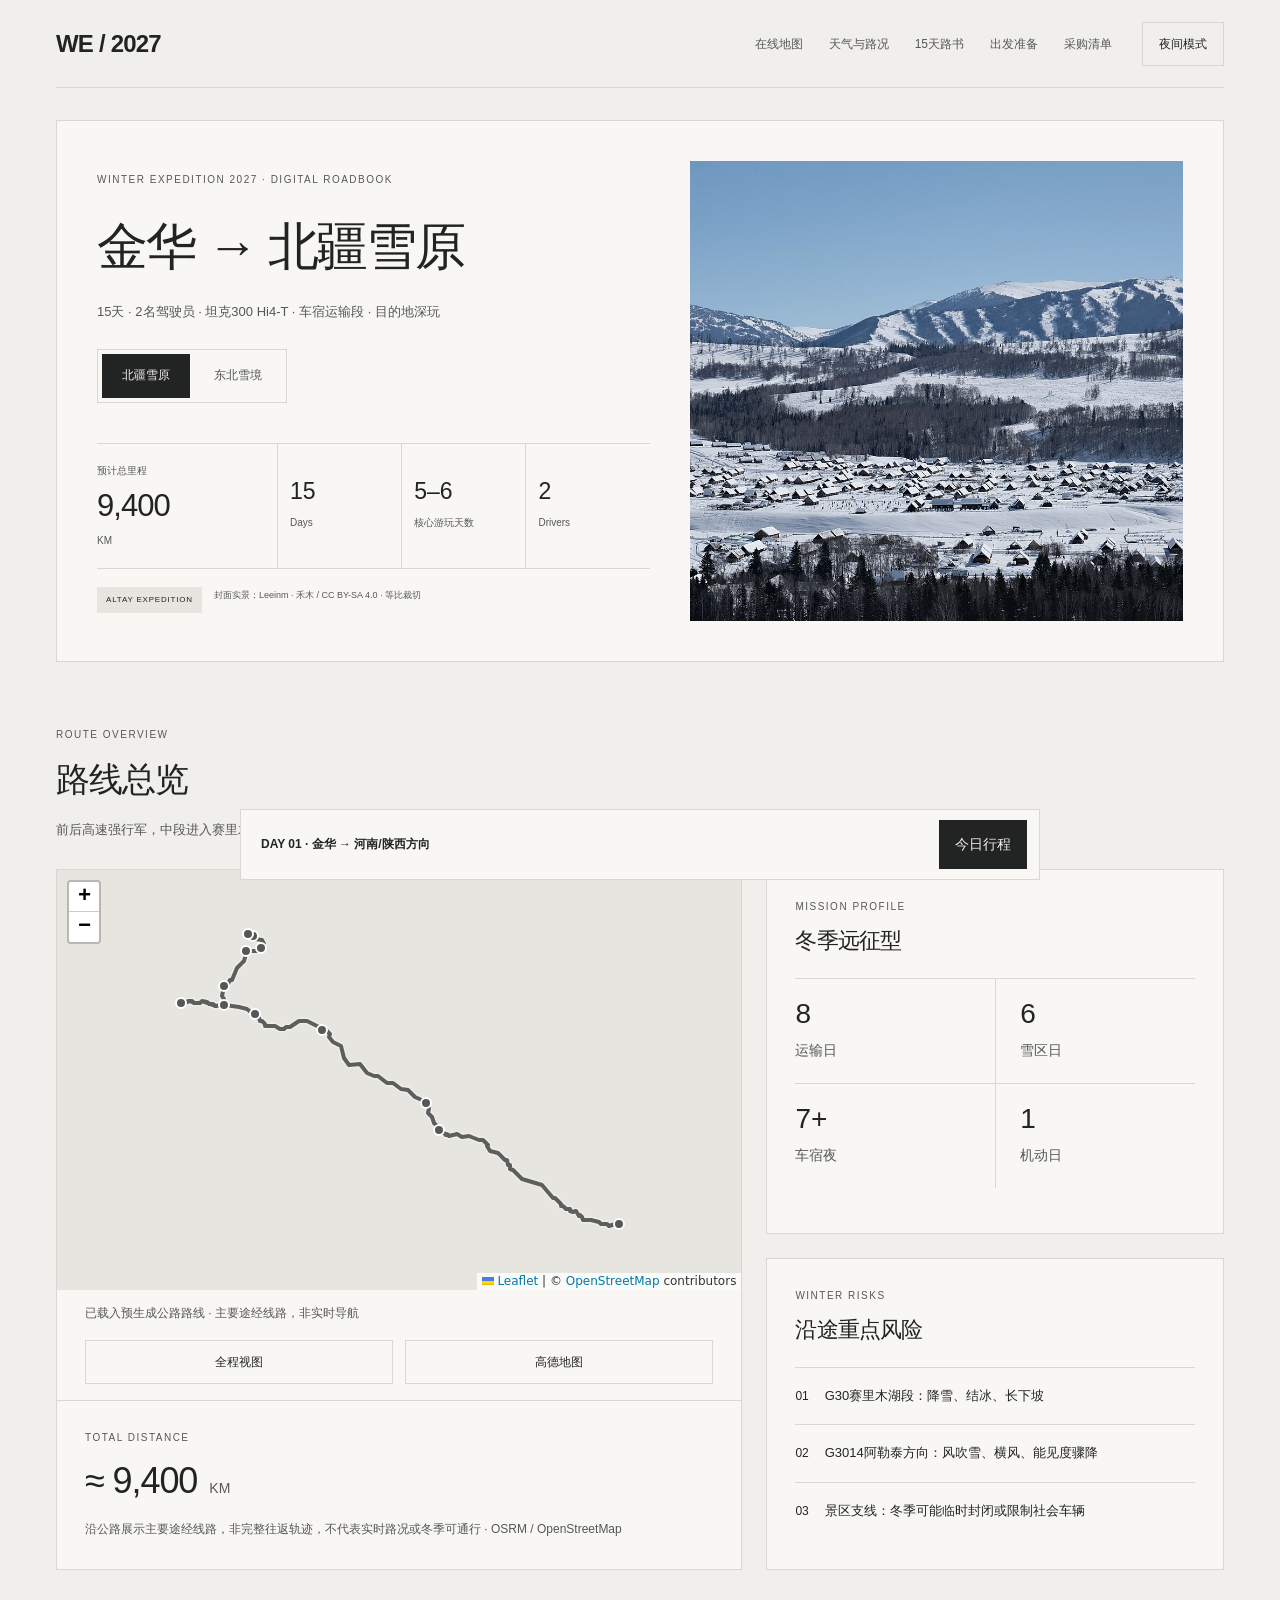
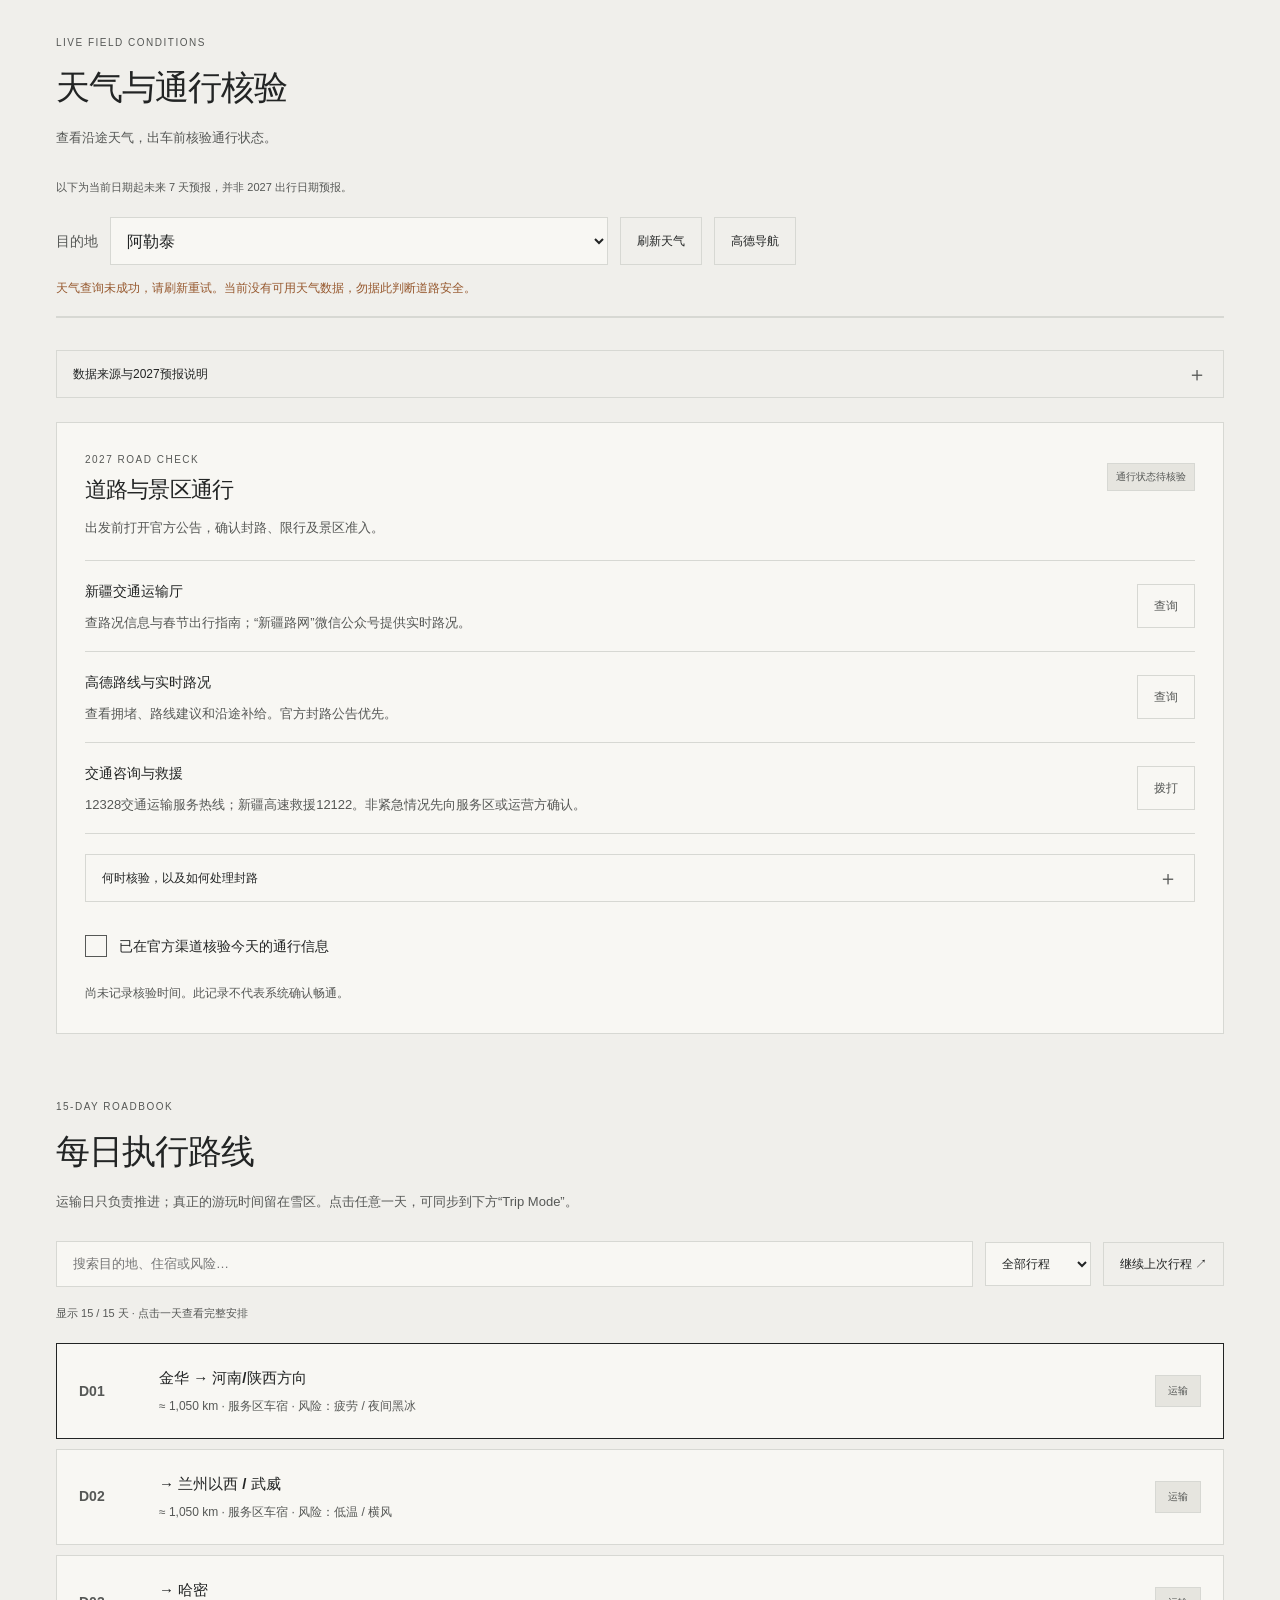
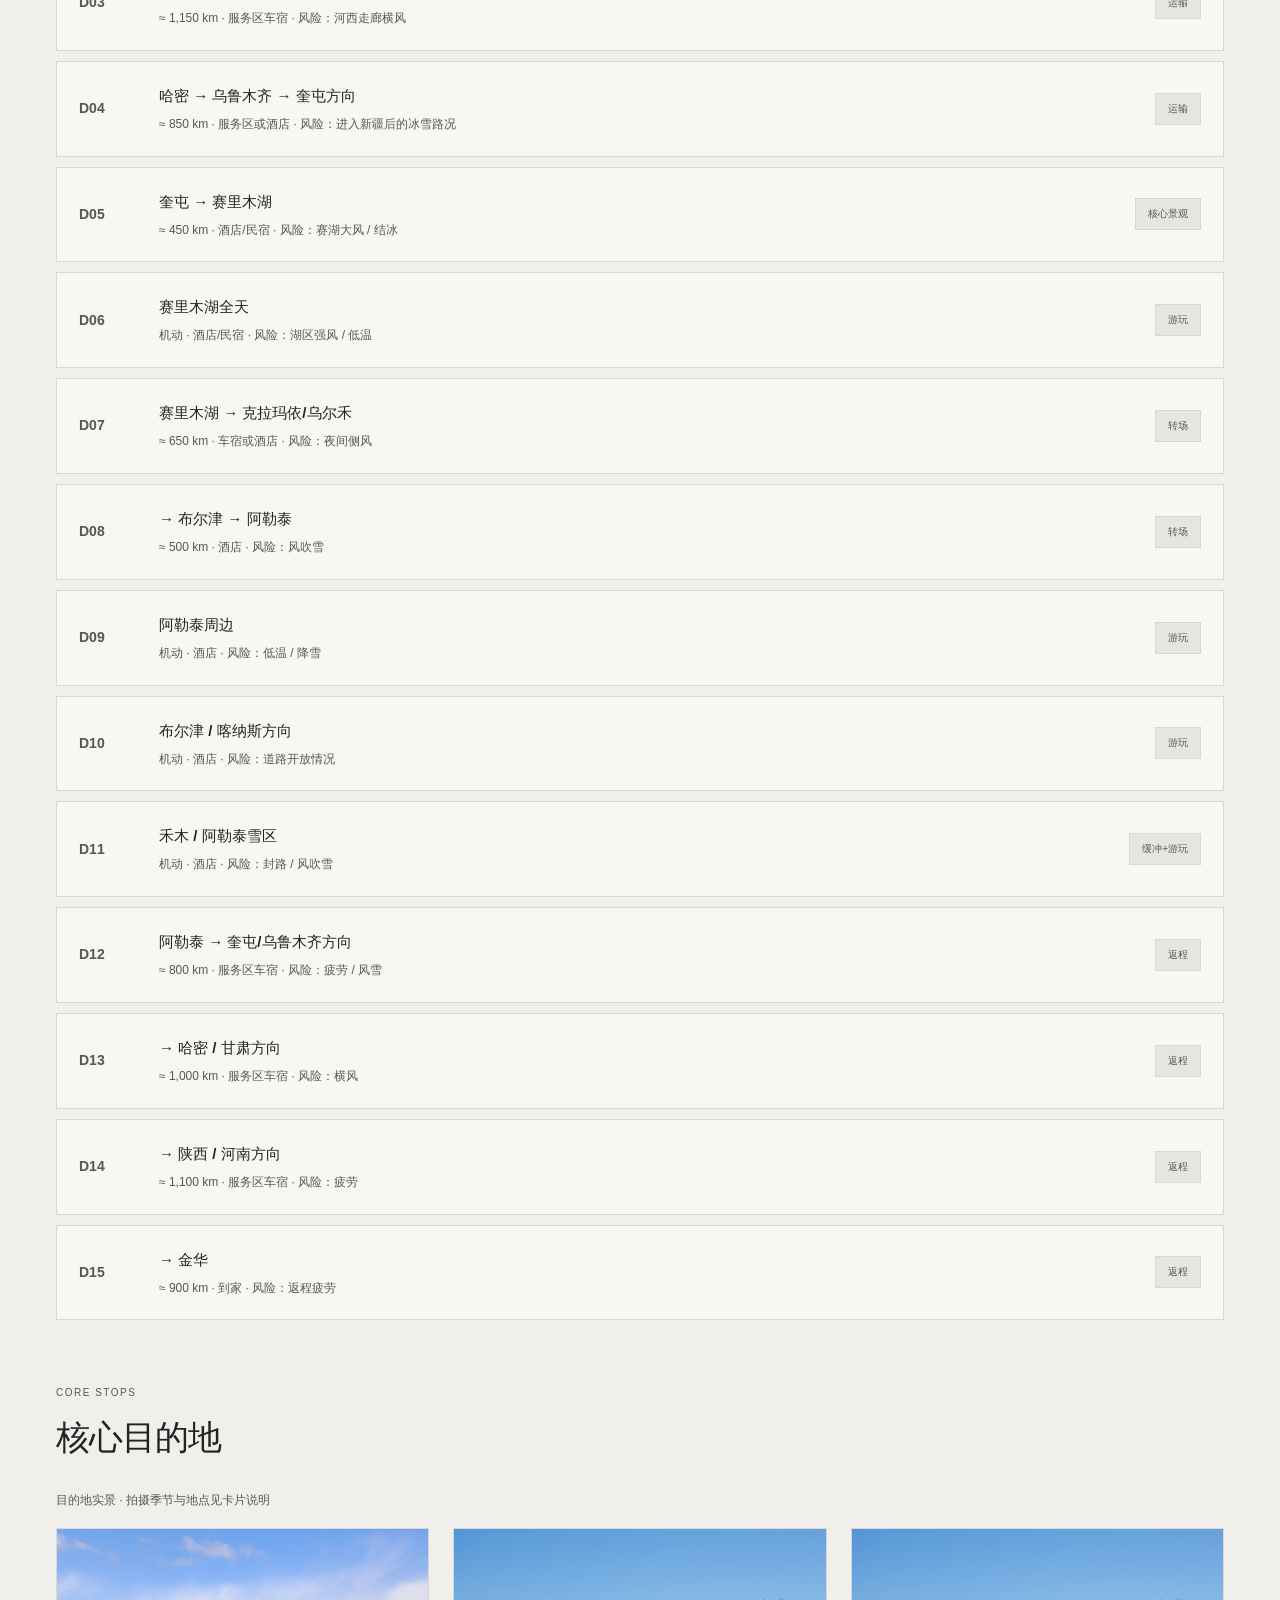
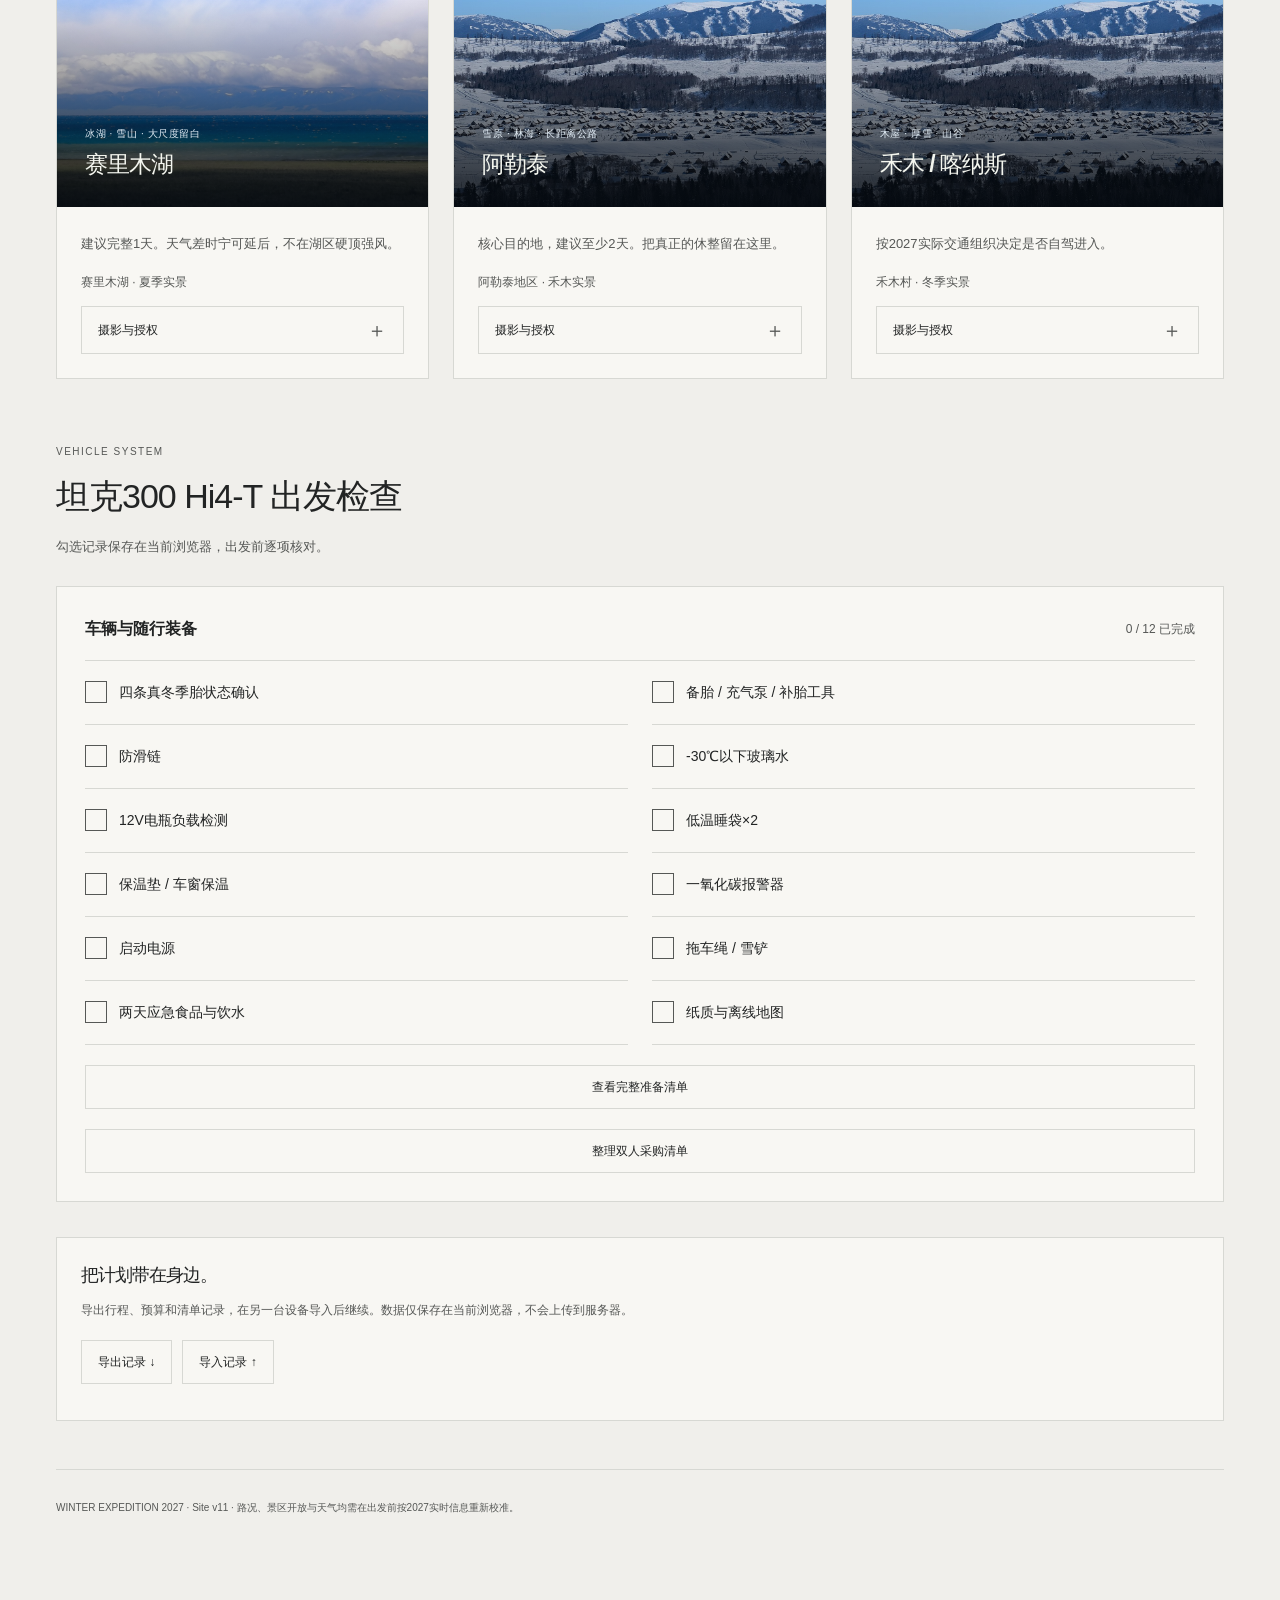
==== index.html @ 29fa1960 "Align roadbook design system and theme preference with portfolio" ====
<!DOCTYPE html>
<html lang="zh-CN">
<head>
<meta charset="UTF-8" />
<meta name="viewport" content="width=device-width, initial-scale=1.0" />
<meta name="description" content="Winter Expedition 2027 · 金华出发，北疆与东北双路线，15天冬季自驾路书、Trip Mode与坦克300 Hi4-T出发检查。" />
<title>WINTER EXPEDITION 2027</title>
<link rel="stylesheet" href="./vendor/leaflet.css"><link rel="stylesheet" href="./expedition.css">
<script src="./theme.js?v=85f102bc352b"></script><script src="./navigation.js?v=a35bf11ab918" defer></script>
<link rel="stylesheet" href="./portfolio-theme.css?v=317485df8f6e">
<link rel="icon" href="./assets/favicon.svg?v=b72dc2a48f" type="image/svg+xml">
<link rel="icon" href="./favicon.ico?v=b72dc2a48f" sizes="any">
<link rel="apple-touch-icon" href="./assets/apple-touch-icon.png?v=b72dc2a48f">
<link rel="stylesheet" href="./design-system.css?v=9c5ab07e9051">
</head>
<body>
<div class="shell">
<nav class="site-nav" aria-label="主导航"><a class="brand" href="./index.html" aria-label="Winter Expedition 2027 首页">WE / 2027</a><div class="nav-actions"><button class="close theme-toggle" type="button" data-theme-toggle aria-label="切换到日间模式" aria-pressed="false">日间模式</button><button class="nav-menu-toggle" type="button" aria-expanded="false" aria-controls="siteNavLinks"><span class="nav-menu-icon" aria-hidden="true"></span><span>菜单</span></button></div><div class="nav-links" id="siteNavLinks"><a href="./index.html#overview">在线地图</a><a href="./index.html#conditions">天气与路况</a><a href="./index.html#roadbook">15天路书</a><a href="./prepare.html">出发准备</a><a href="./shopping.html">采购清单</a></div></nav>
  <section class="hero">
    
    <div class="hero-content">
      <div>
        <div class="kicker">WINTER EXPEDITION 2027 · DIGITAL ROADBOOK</div>
        <h1 id="heroTitle">金华 → 北疆雪原</h1>
        <div class="hero-sub" id="heroSub">15天 · 2名驾驶员 · 坦克300 Hi4-T · 车宿运输段 · 目的地深玩</div>
        <div class="route-switch">
          <button class="active" data-route="xinjiang">北疆雪原</button>
          <button data-route="northeast">东北雪境</button>
        </div>
      </div>
      <div class="hero-photo-mobile" role="img" aria-label="当前路线目的地实景"></div>
      <div class="hero-bottom">
        <div class="quick-stats">
          <div class="stat stat-primary"><span>预计总里程</span><strong id="statKm">9,400</strong><span>KM</span></div>
          <div class="stat"><strong>15</strong><span>Days</span></div>
          <div class="stat"><strong id="statPlay">5–6</strong><span>核心游玩天数</span></div>
          <div class="stat"><strong>2</strong><span>Drivers</span></div>
        </div>
        <div><div class="tag" id="heroTag">ALTAY EXPEDITION</div><div id="heroPhotoCredit" class="photo-credit hero-credit"></div></div>
      </div>
    </div>
  </section>

  <section class="section" id="overview">
    <div class="section-head">
      <div><div class="kicker">ROUTE OVERVIEW</div><h2>路线总览</h2><p class="lead" id="overviewLead">前后高速强行军，中段进入赛里木湖和阿勒泰雪区。重点是大尺度雪原、冰湖、山脉与荒野公路。</p></div>
    </div>
    <div class="grid">
      <div class="card map-card">
        
        <div id="routeCanvas" aria-label="双路线在线地图"></div><div id="mapStatus" class="mini" role="status"></div><div class="map-tools"><button id="fitMap" class="close">全程视图</button><a id="amapRoute" class="link-button" target="_blank" rel="noopener">高德地图</a></div>
        <div class="route-note">
          <div><div class="kicker">TOTAL DISTANCE</div><div class="big-number" id="mapKm">≈ 9,400 KM</div></div>
          <div class="mini" id="mapNote">沿公路展示主要途经线路，非完整往返轨迹，不代表实时路况或冬季可通行 · OSRM / OpenStreetMap</div>
        </div>
      </div>
      <div class="side-stack">
        <div class="card mission-card">
          <div class="kicker">MISSION PROFILE</div>
          <h3 id="missionTitle">冬季远征型</h3>
          <div class="metric-row">
            <div class="metric"><strong id="driveDays">8</strong><span>运输日</span></div>
            <div class="metric"><strong id="snowDays">6</strong><span>雪区日</span></div>
            <div class="metric"><strong id="sleepDays">7+</strong><span>车宿夜</span></div>
            <div class="metric"><strong id="bufferDays">1</strong><span>机动日</span></div>
          </div>
        </div>
        <div class="card risk-card">
          <div class="kicker">WINTER RISKS</div><h3>沿途重点风险</h3>
          <div id="risks"></div>
        </div>
      </div>
    </div>
  </section>

<section class="section" id="conditions"><div class="section-head"><div><div class="kicker">LIVE FIELD CONDITIONS</div><h2>天气与通行核验</h2><p class="lead">查看沿途天气，出车前核验通行状态。</p></div></div><div class="conditions-controls"><label><span>目的地</span><select id="weatherPlace" aria-label="天气查询目的地"></select></label><button id="refreshWeather" class="close">刷新天气</button><a id="pointNavigation" class="link-button" target="_blank" rel="noopener">高德导航</a></div><div id="weatherStatus" class="mini" aria-live="polite">正在查询天气…</div><div id="currentWeather" class="weather-current"></div><div id="forecast" class="forecast"></div><details class="weather-credit"><summary>数据来源与2027预报说明</summary><p class="mini">2027春节天气尚未进入预报窗口。这里显示当前日期的未来7天预报。气象模型数据：<a href="https://open-meteo.com/" target="_blank" rel="noopener">Open-Meteo</a> · <a href="https://creativecommons.org/licenses/by/4.0/" target="_blank" rel="noopener">CC BY 4.0</a> · 时间：北京时间。模型预报不等同于现场测量或官方预警。</p></details><div class="card road-panel"><div class="section-head"><div><div class="kicker">2027 ROAD CHECK</div><h3>道路与景区通行</h3></div><span class="status-pill">通行状态待核验</span></div><p class="road-intro">出发前打开官方公告，确认封路、限行及景区准入。</p><div id="roadSources" class="road-sources"></div><details class="road-process"><summary>何时核验，以及如何处理封路</summary><div class="road-plan"><div><strong>出发前7天</strong><p>核对2027春节交通组织、景区车辆准入、冬季住宿和停车安排。</p></div><div><strong>前一晚</strong><p>查次日降雪与风速，核对高速入口、山区支线是否开放。</p></div><div><strong>当天出车前</strong><p>打开官方通告与高德路线，确认收费站状态；如封路，先落实住宿再重排行程。</p></div></div><p class="mini">本站未自动获取封路事件。通行状态以主管部门和景区当日公告为准。</p></details><label class="check"><input id="roadChecked" type="checkbox"><span>已在官方渠道核验今天的通行信息</span></label><p id="roadCheckedTime" class="mini">尚未记录核验时间。勾选仅记录你的核验，不代表系统确认道路畅通。</p></div></section>  <section class="section" id="roadbook">
    <div class="section-head">
      <div><div class="kicker">15-DAY ROADBOOK</div><h2>每日执行路线</h2><p class="lead">运输日只负责推进；真正的游玩时间留在雪区。点击任意一天，可同步到下方“Trip Mode”。</p></div>
    </div>
    <div class="timeline" id="timeline"></div>
  </section>

  <section class="section">
    <div class="section-head">
      <div><div class="kicker">CORE STOPS</div><h2>核心目的地</h2></div>
    </div>
    <p class="mini">目的地实景 · 拍摄季节与地点见卡片说明</p><div class="destinations" id="destinations"></div>
  </section>

  <section class="section">
    <div class="section-head">
      <div><div class="kicker">VEHICLE SYSTEM</div><h2>坦克300 Hi4-T 出发检查</h2><p class="lead">勾选记录保存在当前浏览器，出发前逐项核对。</p></div>
    </div>
    <div class="card vehicle-card"><div class="checklist-heading"><strong>车辆与随行装备</strong><span id="vehicleCount" aria-live="polite">0 / 12 已完成</span></div>
      <div class="checkgrid" id="checkgrid"></div><a class="link-button checklist-link" href="./prepare.html">查看完整准备清单</a><a class="link-button checklist-link" href="./shopping.html">整理双人采购清单</a>
    </div>
  </section>

  <div class="tripbar">
    <div><strong id="tripSummary">DAY 01 · 金华 → 河南/陕西方向</strong></div>
    <button id="openTrip">今日行程</button>
  </div>

  <div class="footer">WINTER EXPEDITION 2027 · Site v11 · 路况、景区开放与天气均需在出发前按2027实时信息重新校准。</div>
</div>

<div class="trip-mode" id="tripMode" role="dialog" aria-modal="true" aria-label="每日行程 Trip Mode" hidden>
  <div class="trip-header"><div class="kicker">行程模式 · TRIP MODE</div><button class="close theme-toggle" type="button" data-theme-toggle aria-label="切换到日间模式" aria-pressed="false">日间模式</button><button class="close" id="closeTrip">关闭</button></div>
  <div class="trip-main">
    <div class="today" id="tripDay">DAY 01 / 15</div>
    <h3 id="tripRoute">金华 → 河南/陕西方向</h3>
    <p class="lead" id="tripDesc">运输日。两人轮换，优先高速服务区休息，不追求通宵。</p>
    <div class="trip-actions">
      <div class="action"><strong id="tripKm">≈ 1,050 km</strong><span>预计里程</span></div>
      <div class="action"><strong id="tripType">运输</strong><span>今日类型</span></div>
      <div class="action"><strong id="tripSleep">服务区车宿</strong><span>夜间安排</span></div>
      <div class="action"><strong id="tripRisk">疲劳 / 夜间黑冰</strong><span>主要风险</span></div>
    </div>
    <div id="tripDetails"></div>
    <div class="trip-nav"><button class="close" id="prevDay">上一天</button><button class="close" id="nextDay">下一天</button></div>
  </div>
</div>

<script>
const DATA = {
  xinjiang:{
    title:"金华 → 北疆雪原", tag:"ALTAY EXPEDITION", km:"9,400", play:"5–6",
    lead:"前后高速强行军，中段进入赛里木湖和阿勒泰雪区。重点是大尺度雪原、冰湖、山脉与荒野公路。",
    mission:"冬季远征型", driveDays:"8", snowDays:"6", sleepDays:"7+", bufferDays:"1",
    risks:["G30赛里木湖段：降雪、结冰、长下坡","G3014阿勒泰方向：风吹雪、横风、能见度骤降","景区支线：冬季可能临时封闭或限制社会车辆"],
    stops:["金华","西北运输段","哈密","乌鲁木齐","赛里木湖","克拉玛依","布尔津","阿勒泰"],
    days:[
      ["金华 → 河南/陕西方向","≈ 1,050 km","运输","服务区车宿","疲劳 / 夜间黑冰"],
      ["→ 兰州以西 / 武威","≈ 1,050 km","运输","服务区车宿","低温 / 横风"],
      ["→ 哈密","≈ 1,150 km","运输","服务区车宿","河西走廊横风"],
      ["哈密 → 乌鲁木齐 → 奎屯方向","≈ 850 km","运输","服务区或酒店","进入新疆后的冰雪路况"],
      ["奎屯 → 赛里木湖","≈ 450 km","核心景观","酒店/民宿","赛湖大风 / 结冰"],
      ["赛里木湖全天","机动","游玩","酒店/民宿","湖区强风 / 低温"],
      ["赛里木湖 → 克拉玛依/乌尔禾","≈ 650 km","转场","车宿或酒店","夜间侧风"],
      ["→ 布尔津 → 阿勒泰","≈ 500 km","转场","酒店","风吹雪"],
      ["阿勒泰周边","机动","游玩","酒店","低温 / 降雪"],
      ["布尔津 / 喀纳斯方向","机动","游玩","酒店","道路开放情况"],
      ["禾木 / 阿勒泰雪区","机动","缓冲+游玩","酒店","封路 / 风吹雪"],
      ["阿勒泰 → 奎屯/乌鲁木齐方向","≈ 800 km","返程","服务区车宿","疲劳 / 风雪"],
      ["→ 哈密 / 甘肃方向","≈ 1,000 km","返程","服务区车宿","横风"],
      ["→ 陕西 / 河南方向","≈ 1,100 km","返程","服务区车宿","疲劳"],
      ["→ 金华","≈ 900 km","返程","到家","返程疲劳"]
    ],
    dest:[
      ["赛里木湖","冰湖 · 雪山 · 大尺度留白","建议完整1天。天气差时宁可延后，不在湖区硬顶强风。"],
      ["阿勒泰","雪原 · 林海 · 长距离公路","核心目的地，建议至少2天。把真正的休整留在这里。"],
      ["禾木 / 喀纳斯","木屋 · 厚雪 · 山谷","按2027实际交通组织决定是否自驾进入。"]
    ]
  },
  northeast:{
    title:"金华 → 东北雪境", tag:"NORTHEAST SNOW ROUTE", km:"6,100", play:"9–10",
    lead:"两天左右进入东北核心区域，把更多时间留给吉林雾凇、长白山雪林、延边和哈尔滨。补给密度高，整体执行更从容。",
    mission:"冰雪度假型", driveDays:"5", snowDays:"9", sleepDays:"4–5", bufferDays:"2",
    risks:["东北高速：寒潮、降雪后可能临时封闭","长白山：天气决定部分景点和道路开放","黑龙江：极端寒潮下夜间车宿要求更高"],
    stops:["金华","山东/河北","沈阳","吉林市","长白山","延吉","牡丹江","哈尔滨"],
    days:[
      ["金华 → 山东北部 / 河北南部","≈ 1,000 km","运输","服务区车宿","疲劳 / 夜间结冰"],
      ["→ 沈阳 / 吉林方向","≈ 1,050 km","运输","服务区车宿","寒潮 / 黑冰"],
      ["→ 吉林市","≈ 350–500 km","到达+休整","酒店","城市低温"],
      ["吉林市全天","机动","游玩","酒店","雾凇受天气影响"],
      ["吉林 → 长白山","≈ 380 km","雪景转场","酒店","山路结冰"],
      ["长白山","机动","游玩","酒店","景区天气"],
      ["长白山","机动","缓冲+游玩","酒店","强风 / 临时关闭"],
      ["长白山 → 延吉","≈ 250 km","转场","酒店","山路积雪"],
      ["延吉全天","机动","游玩","酒店","低温"],
      ["延吉 → 牡丹江 → 哈尔滨","≈ 550 km","转场","酒店","降雪 / 高速管制"],
      ["哈尔滨全天","机动","游玩","酒店","寒潮"],
      ["哈尔滨全天","机动","游玩","酒店","寒潮"],
      ["哈尔滨 → 辽宁 / 河北方向","≈ 900 km","返程","服务区车宿","疲劳 / 黑冰"],
      ["→ 山东 / 江苏方向","≈ 1,000 km","返程","服务区车宿","疲劳"],
      ["→ 金华","≈ 700 km","返程","到家","返程疲劳"]
    ],
    dest:[
      ["吉林市","雾凇 · 松花江 · 城市雪景","适合第一站休整，把连续赶路后的节奏降下来。"],
      ["长白山","雪林 · 山地 · 温泉","建议留2天，用一天做天气缓冲。"],
      ["哈尔滨","城市冰雪 · 松花江 · 夜景","建议2天，避免抵达当晚玩完就立刻长途返程。"]
    ]
  }
}
const CHECKS = [
 "四条真冬季胎状态确认","备胎 / 充气泵 / 补胎工具","防滑链","-30℃以下玻璃水",
 "12V电瓶负载检测","低温睡袋×2","保温垫 / 车窗保温","一氧化碳报警器",
 "启动电源","拖车绳 / 雪铲","两天应急食品与饮水","纸质与离线地图"
];

let current="xinjiang", selectedDay=0;
const $=s=>document.querySelector(s);
const $$=s=>[...document.querySelectorAll(s)];

function renderRoute(){
 const d=DATA[current];
 $("#heroTitle").textContent=d.title; $("#heroTag").textContent=d.tag; $("#statKm").textContent=d.km; $("#statPlay").textContent=d.play;
 $("#overviewLead").textContent=d.lead; $("#mapKm").innerHTML=`<span class="map-distance-value">≈ ${d.km}</span><span class="map-distance-unit">KM</span>`; $("#missionTitle").textContent=d.mission;
 $("#driveDays").textContent=d.driveDays; $("#snowDays").textContent=d.snowDays; $("#sleepDays").textContent=d.sleepDays; $("#bufferDays").textContent=d.bufferDays;
 $("#risks").innerHTML=d.risks.map(x=>`<div class="risk"><span class="risk-number">${String(d.risks.indexOf(x)+1).padStart(2,'0')}</span><div>${x}</div></div>`).join("");

 $("#timeline").innerHTML=d.days.map((x,i)=>`
  <div role="button" tabindex="0" aria-pressed="${i===selectedDay}" class="day ${i===selectedDay?'active':''}" data-i="${i}">
    <strong>D${String(i+1).padStart(2,'0')}</strong>
    <div><div class="day-route">${x[0]}</div><div class="day-meta">${x[1]} · ${x[3]} · 风险：${x[4]}</div></div>
    <div class="pill ${x[2].includes('游玩')?'play':x[2].includes('缓冲')?'buffer':''}">${x[2]}</div>
  </div>`).join("");
 $("#destinations").innerHTML=d.dest.map(x=>`<div class="card destination"><div class="kicker">${x[1]}</div><h3 >${x[0]}</h3><div class="mini">${x[2]}</div></div>`).join("");
 $$(".day").forEach(el=>{el.onclick=()=>selectDay(+el.dataset.i);el.onkeydown=e=>{if(e.key==='Enter'||e.key===' '){e.preventDefault();el.click();}};});
 $$(".route-switch button").forEach(b=>{b.setAttribute('aria-pressed',String(b.dataset.route===current));b.classList.toggle('active',b.dataset.route===current);});
 renderTrip();
}
function selectDay(i){selectedDay=Math.max(0,Math.min(14,i));renderRoute();}
function renderTrip(){
 $("#prevDay").disabled=selectedDay===0; $("#nextDay").disabled=selectedDay===14;
 const x=DATA[current].days[selectedDay];
 $("#tripSummary").textContent=`DAY ${String(selectedDay+1).padStart(2,'0')} · ${x[0]}`;
 $("#tripDay").textContent=`DAY ${String(selectedDay+1).padStart(2,'0')} / 15`;
 $("#tripRoute").textContent=x[0]; $("#tripKm").textContent=x[1]; $("#tripType").textContent=x[2]; $("#tripSleep").textContent=x[3]; $("#tripRisk").textContent=x[4];
 $("#tripDesc").textContent=x[2].includes("运输")||x[2].includes("返程")?"运输日。两人轮换，优先正规高速服务区休息，不以通宵为目标。":"雪区日。时间服从天气与道路状态，不为完成计划硬顶恶劣天气。";
}
$$(".route-switch button").forEach(b=>b.onclick=()=>{
 $$(".route-switch button").forEach(x=>x.classList.remove("active"));b.classList.add("active");
 current=b.dataset.route;selectedDay=0;renderRoute();
});
function updateVehicleCount(){const checked=$$("[data-check]").filter(c=>c.checked).length;$("#vehicleCount").textContent=`${checked} / ${CHECKS.length} 已完成`;}
$("#checkgrid").innerHTML=CHECKS.map((x,i)=>`<label class="check"><input type="checkbox" data-check="${i}"><span>${x}</span></label>`).join("");
$$("[data-check]").forEach(c=>{
 try{c.checked=localStorage.getItem("roadbook-check-"+c.dataset.check)==="1";}catch{}
 c.onchange=()=>{try{localStorage.setItem("roadbook-check-"+c.dataset.check,c.checked?"1":"0");}catch{}updateVehicleCount();};
});
updateVehicleCount();
function setTrip(open){const modal=$("#tripMode");modal.hidden=!open;modal.classList.toggle('open',open);document.body.style.overflow=open?'hidden':'';$('.shell').inert=open;(open?$('#closeTrip'):$('#openTrip')).focus();}
$("#openTrip").onclick=()=>setTrip(true);
$("#closeTrip").onclick=()=>setTrip(false);
$("#prevDay").onclick=()=>selectDay(selectedDay-1);
$("#nextDay").onclick=()=>selectDay(selectedDay+1);
document.addEventListener('keydown',e=>{if(!$('#tripMode').classList.contains('open'))return;if(e.key==='Escape')setTrip(false);if(e.key==='Tab'){const controls=[...$('#tripMode').querySelectorAll('button,a[href],input,select,textarea,summary')].filter(x=>!x.disabled&&x.getClientRects().length>0);if(!controls.length)return;const first=controls[0],last=controls[controls.length-1];if(e.shiftKey&&document.activeElement===first){e.preventDefault();last.focus();}else if(!e.shiftKey&&document.activeElement===last){e.preventDefault();first.focus();}}});
const modelContext=document.modelContext;
if(modelContext?.registerTool){try{Promise.resolve(modelContext.registerTool({name:'select_roadbook_day',title:'选择路书日期',description:'切换北疆或东北路线并选择第1至15天，同步可见行程。',inputSchema:{type:'object',properties:{route:{type:'string',enum:['xinjiang','northeast']},day:{type:'integer',minimum:1,maximum:15}},required:['route','day'],additionalProperties:false},annotations:{readOnlyHint:false,untrustedContentHint:false},execute(input){if(!input||!Object.hasOwn(DATA,input.route)||!Number.isInteger(input.day)||input.day<1||input.day>15)throw new Error('Invalid route or day');current=input.route;selectDay(input.day-1);return {route:current,day:selectedDay+1,itinerary:DATA[current].days[selectedDay]};}})).catch(()=>{});}catch{}}

renderRoute();
</script>
<script src="./vendor/leaflet.js"></script><script src="./expedition.js?v=road-geometry-2"></script><script src="./trip-model.js"></script><script src="./trip.js"></script>
<script src="./experience.js?v=1e01f81921ed"></script>
</body>
</html>
---- vendor/leaflet.css ----
/* required styles */

.leaflet-pane,
.leaflet-tile,
.leaflet-marker-icon,
.leaflet-marker-shadow,
.leaflet-tile-container,
.leaflet-pane > svg,
.leaflet-pane > canvas,
.leaflet-zoom-box,
.leaflet-image-layer,
.leaflet-layer {
	position: absolute;
	left: 0;
	top: 0;
	}
.leaflet-container {
	overflow: hidden;
	}
.leaflet-tile,
.leaflet-marker-icon,
.leaflet-marker-shadow {
	-webkit-user-select: none;
	   -moz-user-select: none;
	        user-select: none;
	  -webkit-user-drag: none;
	}
/* Prevents IE11 from highlighting tiles in blue */
.leaflet-tile::selection {
	background: transparent;
}
/* Safari renders non-retina tile on retina better with this, but Chrome is worse */
.leaflet-safari .leaflet-tile {
	image-rendering: -webkit-optimize-contrast;
	}
/* hack that prevents hw layers "stretching" when loading new tiles */
.leaflet-safari .leaflet-tile-container {
	width: 1600px;
	height: 1600px;
	-webkit-transform-origin: 0 0;
	}
.leaflet-marker-icon,
.leaflet-marker-shadow {
	display: block;
	}
/* .leaflet-container svg: reset svg max-width decleration shipped in Joomla! (joomla.org) 3.x */
/* .leaflet-container img: map is broken in FF if you have max-width: 100% on tiles */
.leaflet-container .leaflet-overlay-pane svg {
	max-width: none !important;
	max-height: none !important;
	}
.leaflet-container .leaflet-marker-pane img,
.leaflet-container .leaflet-shadow-pane img,
.leaflet-container .leaflet-tile-pane img,
.leaflet-container img.leaflet-image-layer,
.leaflet-container .leaflet-tile {
	max-width: none !important;
	max-height: none !important;
	width: auto;
	padding: 0;
	}

.leaflet-container img.leaflet-tile {
	/* See: https://bugs.chromium.org/p/chromium/issues/detail?id=600120 */
	mix-blend-mode: plus-lighter;
}

.leaflet-container.leaflet-touch-zoom {
	-ms-touch-action: pan-x pan-y;
	touch-action: pan-x pan-y;
	}
.leaflet-container.leaflet-touch-drag {
	-ms-touch-action: pinch-zoom;
	/* Fallback for FF which doesn't support pinch-zoom */
	touch-action: none;
	touch-action: pinch-zoom;
}
.leaflet-container.leaflet-touch-drag.leaflet-touch-zoom {
	-ms-touch-action: none;
	touch-action: none;
}
.leaflet-container {
	-webkit-tap-highlight-color: transparent;
}
.leaflet-container a {
	-webkit-tap-highlight-color: rgba(51, 181, 229, 0.4);
}
.leaflet-tile {
	filter: inherit;
	visibility: hidden;
	}
.leaflet-tile-loaded {
	visibility: inherit;
	}
.leaflet-zoom-box {
	width: 0;
	height: 0;
	-moz-box-sizing: border-box;
	     box-sizing: border-box;
	z-index: 800;
	}
/* workaround for https://bugzilla.mozilla.org/show_bug.cgi?id=888319 */
.leaflet-overlay-pane svg {
	-moz-user-select: none;
	}

.leaflet-pane         { z-index: 400; }

.leaflet-tile-pane    { z-index: 200; }
.leaflet-overlay-pane { z-index: 400; }
.leaflet-shadow-pane  { z-index: 500; }
.leaflet-marker-pane  { z-index: 600; }
.leaflet-tooltip-pane   { z-index: 650; }
.leaflet-popup-pane   { z-index: 700; }

.leaflet-map-pane canvas { z-index: 100; }
.leaflet-map-pane svg    { z-index: 200; }

.leaflet-vml-shape {
	width: 1px;
	height: 1px;
	}
.lvml {
	behavior: url(#default#VML);
	display: inline-block;
	position: absolute;
	}


/* control positioning */

.leaflet-control {
	position: relative;
	z-index: 800;
	pointer-events: visiblePainted; /* IE 9-10 doesn't have auto */
	pointer-events: auto;
	}
.leaflet-top,
.leaflet-bottom {
	position: absolute;
	z-index: 1000;
	pointer-events: none;
	}
.leaflet-top {
	top: 0;
	}
.leaflet-right {
	right: 0;
	}
.leaflet-bottom {
	bottom: 0;
	}
.leaflet-left {
	left: 0;
	}
.leaflet-control {
	float: left;
	clear: both;
	}
.leaflet-right .leaflet-control {
	float: right;
	}
.leaflet-top .leaflet-control {
	margin-top: 10px;
	}
.leaflet-bottom .leaflet-control {
	margin-bottom: 10px;
	}
.leaflet-left .leaflet-control {
	margin-left: 10px;
	}
.leaflet-right .leaflet-control {
	margin-right: 10px;
	}


/* zoom and fade animations */

.leaflet-fade-anim .leaflet-popup {
	opacity: 0;
	-webkit-transition: opacity 0.2s linear;
	   -moz-transition: opacity 0.2s linear;
	        transition: opacity 0.2s linear;
	}
.leaflet-fade-anim .leaflet-map-pane .leaflet-popup {
	opacity: 1;
	}
.leaflet-zoom-animated {
	-webkit-transform-origin: 0 0;
	    -ms-transform-origin: 0 0;
	        transform-origin: 0 0;
	}
svg.leaflet-zoom-animated {
	will-change: transform;
}

.leaflet-zoom-anim .leaflet-zoom-animated {
	-webkit-transition: -webkit-transform 0.25s cubic-bezier(0,0,0.25,1);
	   -moz-transition:    -moz-transform 0.25s cubic-bezier(0,0,0.25,1);
	        transition:         transform 0.25s cubic-bezier(0,0,0.25,1);
	}
.leaflet-zoom-anim .leaflet-tile,
.leaflet-pan-anim .leaflet-tile {
	-webkit-transition: none;
	   -moz-transition: none;
	        transition: none;
	}

.leaflet-zoom-anim .leaflet-zoom-hide {
	visibility: hidden;
	}


/* cursors */

.leaflet-interactive {
	cursor: pointer;
	}
.leaflet-grab {
	cursor: -webkit-grab;
	cursor:    -moz-grab;
	cursor:         grab;
	}
.leaflet-crosshair,
.leaflet-crosshair .leaflet-interactive {
	cursor: crosshair;
	}
.leaflet-popup-pane,
.leaflet-control {
	cursor: auto;
	}
.leaflet-dragging .leaflet-grab,
.leaflet-dragging .leaflet-grab .leaflet-interactive,
.leaflet-dragging .leaflet-marker-draggable {
	cursor: move;
	cursor: -webkit-grabbing;
	cursor:    -moz-grabbing;
	cursor:         grabbing;
	}

/* marker & overlays interactivity */
.leaflet-marker-icon,
.leaflet-marker-shadow,
.leaflet-image-layer,
.leaflet-pane > svg path,
.leaflet-tile-container {
	pointer-events: none;
	}

.leaflet-marker-icon.leaflet-interactive,
.leaflet-image-layer.leaflet-interactive,
.leaflet-pane > svg path.leaflet-interactive,
svg.leaflet-image-layer.leaflet-interactive path {
	pointer-events: visiblePainted; /* IE 9-10 doesn't have auto */
	pointer-events: auto;
	}

/* visual tweaks */

.leaflet-container {
	background: #ddd;
	outline-offset: 1px;
	}
.leaflet-container a {
	color: #0078A8;
	}
.leaflet-zoom-box {
	border: 2px dotted #38f;
	background: rgba(255,255,255,0.5);
	}


/* general typography */
.leaflet-container {
	font-family: "Helvetica Neue", Arial, Helvetica, sans-serif;
	font-size: 12px;
	font-size: 0.75rem;
	line-height: 1.5;
	}


/* general toolbar styles */

.leaflet-bar {
	box-shadow: 0 1px 5px rgba(0,0,0,0.65);
	border-radius: 4px;
	}
.leaflet-bar a {
	background-color: #fff;
	border-bottom: 1px solid #ccc;
	width: 26px;
	height: 26px;
	line-height: 26px;
	display: block;
	text-align: center;
	text-decoration: none;
	color: black;
	}
.leaflet-bar a,
.leaflet-control-layers-toggle {
	background-position: 50% 50%;
	background-repeat: no-repeat;
	display: block;
	}
.leaflet-bar a:hover,
.leaflet-bar a:focus {
	background-color: #f4f4f4;
	}
.leaflet-bar a:first-child {
	border-top-left-radius: 4px;
	border-top-right-radius: 4px;
	}
.leaflet-bar a:last-child {
	border-bottom-left-radius: 4px;
	border-bottom-right-radius: 4px;
	border-bottom: none;
	}
.leaflet-bar a.leaflet-disabled {
	cursor: default;
	background-color: #f4f4f4;
	color: #bbb;
	}

.leaflet-touch .leaflet-bar a {
	width: 30px;
	height: 30px;
	line-height: 30px;
	}
.leaflet-touch .leaflet-bar a:first-child {
	border-top-left-radius: 2px;
	border-top-right-radius: 2px;
	}
.leaflet-touch .leaflet-bar a:last-child {
	border-bottom-left-radius: 2px;
	border-bottom-right-radius: 2px;
	}

/* zoom control */

.leaflet-control-zoom-in,
.leaflet-control-zoom-out {
	font: bold 18px 'Lucida Console', Monaco, monospace;
	text-indent: 1px;
	}

.leaflet-touch .leaflet-control-zoom-in, .leaflet-touch .leaflet-control-zoom-out  {
	font-size: 22px;
	}


/* layers control */

.leaflet-control-layers {
	box-shadow: 0 1px 5px rgba(0,0,0,0.4);
	background: #fff;
	border-radius: 5px;
	}
.leaflet-control-layers-toggle {
	background-image: url(images/layers.png);
	width: 36px;
	height: 36px;
	}
.leaflet-retina .leaflet-control-layers-toggle {
	background-image: url(images/layers-2x.png);
	background-size: 26px 26px;
	}
.leaflet-touch .leaflet-control-layers-toggle {
	width: 44px;
	height: 44px;
	}
.leaflet-control-layers .leaflet-control-layers-list,
.leaflet-control-layers-expanded .leaflet-control-layers-toggle {
	display: none;
	}
.leaflet-control-layers-expanded .leaflet-control-layers-list {
	display: block;
	position: relative;
	}
.leaflet-control-layers-expanded {
	padding: 6px 10px 6px 6px;
	color: #333;
	background: #fff;
	}
.leaflet-control-layers-scrollbar {
	overflow-y: scroll;
	overflow-x: hidden;
	padding-right: 5px;
	}
.leaflet-control-layers-selector {
	margin-top: 2px;
	position: relative;
	top: 1px;
	}
.leaflet-control-layers label {
	display: block;
	font-size: 13px;
	font-size: 1.08333em;
	}
.leaflet-control-layers-separator {
	height: 0;
	border-top: 1px solid #ddd;
	margin: 5px -10px 5px -6px;
	}

/* Default icon URLs */
.leaflet-default-icon-path { /* used only in path-guessing heuristic, see L.Icon.Default */
	background-image: url(images/marker-icon.png);
	}


/* attribution and scale controls */

.leaflet-container .leaflet-control-attribution {
	background: #fff;
	background: rgba(255, 255, 255, 0.8);
	margin: 0;
	}
.leaflet-control-attribution,
.leaflet-control-scale-line {
	padding: 0 5px;
	color: #333;
	line-height: 1.4;
	}
.leaflet-control-attribution a {
	text-decoration: none;
	}
.leaflet-control-attribution a:hover,
.leaflet-control-attribution a:focus {
	text-decoration: underline;
	}
.leaflet-attribution-flag {
	display: inline !important;
	vertical-align: baseline !important;
	width: 1em;
	height: 0.6669em;
	}
.leaflet-left .leaflet-control-scale {
	margin-left: 5px;
	}
.leaflet-bottom .leaflet-control-scale {
	margin-bottom: 5px;
	}
.leaflet-control-scale-line {
	border: 2px solid #777;
	border-top: none;
	line-height: 1.1;
	padding: 2px 5px 1px;
	white-space: nowrap;
	-moz-box-sizing: border-box;
	     box-sizing: border-box;
	background: rgba(255, 255, 255, 0.8);
	text-shadow: 1px 1px #fff;
	}
.leaflet-control-scale-line:not(:first-child) {
	border-top: 2px solid #777;
	border-bottom: none;
	margin-top: -2px;
	}
.leaflet-control-scale-line:not(:first-child):not(:last-child) {
	border-bottom: 2px solid #777;
	}

.leaflet-touch .leaflet-control-attribution,
.leaflet-touch .leaflet-control-layers,
.leaflet-touch .leaflet-bar {
	box-shadow: none;
	}
.leaflet-touch .leaflet-control-layers,
.leaflet-touch .leaflet-bar {
	border: 2px solid rgba(0,0,0,0.2);
	background-clip: padding-box;
	}


/* popup */

.leaflet-popup {
	position: absolute;
	text-align: center;
	margin-bottom: 20px;
	}
.leaflet-popup-content-wrapper {
	padding: 1px;
	text-align: left;
	border-radius: 12px;
	}
.leaflet-popup-content {
	margin: 13px 24px 13px 20px;
	line-height: 1.3;
	font-size: 13px;
	font-size: 1.08333em;
	min-height: 1px;
	}
.leaflet-popup-content p {
	margin: 17px 0;
	margin: 1.3em 0;
	}
.leaflet-popup-tip-container {
	width: 40px;
	height: 20px;
	position: absolute;
	left: 50%;
	margin-top: -1px;
	margin-left: -20px;
	overflow: hidden;
	pointer-events: none;
	}
.leaflet-popup-tip {
	width: 17px;
	height: 17px;
	padding: 1px;

	margin: -10px auto 0;
	pointer-events: auto;

	-webkit-transform: rotate(45deg);
	   -moz-transform: rotate(45deg);
	    -ms-transform: rotate(45deg);
	        transform: rotate(45deg);
	}
.leaflet-popup-content-wrapper,
.leaflet-popup-tip {
	background: white;
	color: #333;
	box-shadow: 0 3px 14px rgba(0,0,0,0.4);
	}
.leaflet-container a.leaflet-popup-close-button {
	position: absolute;
	top: 0;
	right: 0;
	border: none;
	text-align: center;
	width: 24px;
	height: 24px;
	font: 16px/24px Tahoma, Verdana, sans-serif;
	color: #757575;
	text-decoration: none;
	background: transparent;
	}
.leaflet-container a.leaflet-popup-close-button:hover,
.leaflet-container a.leaflet-popup-close-button:focus {
	color: #585858;
	}
.leaflet-popup-scrolled {
	overflow: auto;
	}

.leaflet-oldie .leaflet-popup-content-wrapper {
	-ms-zoom: 1;
	}
.leaflet-oldie .leaflet-popup-tip {
	width: 24px;
	margin: 0 auto;

	-ms-filter: "progid:DXImageTransform.Microsoft.Matrix(M11=0.70710678, M12=0.70710678, M21=-0.70710678, M22=0.70710678)";
	filter: progid:DXImageTransform.Microsoft.Matrix(M11=0.70710678, M12=0.70710678, M21=-0.70710678, M22=0.70710678);
	}

.leaflet-oldie .leaflet-control-zoom,
.leaflet-oldie .leaflet-control-layers,
.leaflet-oldie .leaflet-popup-content-wrapper,
.leaflet-oldie .leaflet-popup-tip {
	border: 1px solid #999;
	}


/* div icon */

.leaflet-div-icon {
	background: #fff;
	border: 1px solid #666;
	}


/* Tooltip */
/* Base styles for the element that has a tooltip */
.leaflet-tooltip {
	position: absolute;
	padding: 6px;
	background-color: #fff;
	border: 1px solid #fff;
	border-radius: 3px;
	color: #222;
	white-space: nowrap;
	-webkit-user-select: none;
	-moz-user-select: none;
	-ms-user-select: none;
	user-select: none;
	pointer-events: none;
	box-shadow: 0 1px 3px rgba(0,0,0,0.4);
	}
.leaflet-tooltip.leaflet-interactive {
	cursor: pointer;
	pointer-events: auto;
	}
.leaflet-tooltip-top:before,
.leaflet-tooltip-bottom:before,
.leaflet-tooltip-left:before,
.leaflet-tooltip-right:before {
	position: absolute;
	pointer-events: none;
	border: 6px solid transparent;
	background: transparent;
	content: "";
	}

/* Directions */

.leaflet-tooltip-bottom {
	margin-top: 6px;
}
.leaflet-tooltip-top {
	margin-top: -6px;
}
.leaflet-tooltip-bottom:before,
.leaflet-tooltip-top:before {
	left: 50%;
	margin-left: -6px;
	}
.leaflet-tooltip-top:before {
	bottom: 0;
	margin-bottom: -12px;
	border-top-color: #fff;
	}
.leaflet-tooltip-bottom:before {
	top: 0;
	margin-top: -12px;
	margin-left: -6px;
	border-bottom-color: #fff;
	}
.leaflet-tooltip-left {
	margin-left: -6px;
}
.leaflet-tooltip-right {
	margin-left: 6px;
}
.leaflet-tooltip-left:before,
.leaflet-tooltip-right:before {
	top: 50%;
	margin-top: -6px;
	}
.leaflet-tooltip-left:before {
	right: 0;
	margin-right: -12px;
	border-left-color: #fff;
	}
.leaflet-tooltip-right:before {
	left: 0;
	margin-left: -12px;
	border-right-color: #fff;
	}

/* Printing */

@media print {
	/* Prevent printers from removing background-images of controls. */
	.leaflet-control {
		-webkit-print-color-adjust: exact;
		print-color-adjust: exact;
		}
	}
---- expedition.css ----
:root {
  --bg:#0b0f14; --panel:#111b27; --panel2:#172332; --text:#f4f7fb;
  --muted:#9aaaba; --line:#293746; --accent:#ff9d2e; --ice:#b7d9ff;
  --good:#8fc7a8; --surface:linear-gradient(125deg,#172536,#0f1721);
  --s1:4px; --s2:8px; --s3:12px; --s4:16px; --s5:20px;
  --s6:24px; --s8:32px; --s12:48px; --s16:64px;
  --r-control:12px; --r-row:12px; --r-panel:20px; --r-hero:28px;
  --f-meta:.75rem; --f-label:.875rem; --f-body:1rem;
  --f-card:1.5rem; --f-section:2.25rem; --f-page:clamp(3rem,7vw,6rem);
  --panel-pad:24px; --page-pad:24px; --section-gap:64px;
}
*{box-sizing:border-box} html{scroll-behavior:smooth;scroll-padding-top:24px}
body{margin:0;background:radial-gradient(circle at 75% 0%,#233a5033,transparent 32%),linear-gradient(180deg,#090d12,#0b1118 45%,#0a0e13);color:var(--text);font:400 var(--f-body)/1.7 Inter,system-ui,-apple-system,"PingFang SC","Microsoft YaHei",sans-serif}
a{color:inherit}button,input,select{font:inherit}button,a,input,summary,select{-webkit-tap-highlight-color:transparent}
button{cursor:pointer}button:disabled{opacity:.45;cursor:default}
button:focus-visible,a:focus-visible,input:focus-visible,summary:focus-visible,select:focus-visible,.day:focus-visible{outline:3px solid var(--ice);outline-offset:4px}
h1,h2,h3,p{margin:0}h1,h2,h3{line-height:1.2;letter-spacing:-.03em}p{line-height:1.7}
.shell{max-width:1280px;margin:auto;padding:var(--page-pad)}
.kicker{font-size:var(--f-meta);line-height:1.5;letter-spacing:.16em;color:var(--ice);text-transform:uppercase}
.mini,.photo-credit{font-size:var(--f-meta);line-height:1.7;color:var(--muted)}
.section{padding-top:var(--section-gap)}.section-head{display:flex;align-items:end;justify-content:space-between;gap:var(--s6);margin-bottom:var(--s6)}
.section h2{font-size:var(--f-section);margin-top:var(--s2)}.section .lead{max-width:720px;color:var(--muted);font-size:var(--f-body);margin-top:var(--s3)}
.card{background:var(--surface);border:1px solid var(--line);border-radius:var(--r-panel);padding:var(--panel-pad);min-width:0}
.grid{display:grid;grid-template-columns:1.2fr .8fr;gap:var(--s6)}.side-stack{display:grid;gap:var(--s6)}


.hero{overflow:hidden;position:relative;border:1px solid var(--line);border-radius:var(--r-hero);background-size:cover;background-position:center;background-color:var(--panel)}
.hero-content{position:relative;min-height:540px;display:flex;flex-direction:column;justify-content:space-between;gap:var(--s8);padding:var(--s8)}
.hero h1{font-size:var(--f-page);line-height:1.05;margin:var(--s3) 0 var(--s4);max-width:950px}.hero-sub{max-width:700px;font-size:var(--f-body);color:#d8e1ea}
.route-switch{display:inline-flex;gap:var(--s1);padding:var(--s1);border:1px solid #ffffff24;border-radius:var(--r-control);background:#060d16c9;margin-top:var(--s6)}
.route-switch button{background:transparent;border:0;border-radius:8px;color:#bdc9d6;min-height:44px;padding:var(--s3) var(--s5);font-size:var(--f-label);font-weight:700}
.route-switch button.active{background:var(--text);color:#111820}.hero-bottom{display:flex;align-items:end;justify-content:space-between;gap:var(--s6)}
.quick-stats{display:grid;grid-template-columns:1.8fr repeat(3,1fr);width:min(100%,760px);background:#09111ab8;border:1px solid #ffffff29;border-radius:var(--r-panel);overflow:hidden;min-width:0}
.stat{border-left:1px solid #ffffff24;padding:var(--s5);display:flex;flex-direction:column;justify-content:center;gap:var(--s2)}
.stat strong{font-size:2rem;line-height:1.1;font-variant-numeric:tabular-nums}.stat span{font-size:var(--f-meta);color:#b9c5d1}.stat-primary{border-left:0}.stat-primary strong{font-size:3rem;letter-spacing:-.03em}
.tag{background:var(--accent);color:#16100a;border-radius:var(--r-control);font-size:var(--f-meta);font-weight:800;padding:var(--s2) var(--s3)}.hero-credit{max-width:260px;margin-top:var(--s3)}.hero-credit a{text-decoration:none}
.close,.link-button{display:inline-flex;align-items:center;justify-content:center;min-height:48px;padding:var(--s3) var(--s4);border:1px solid var(--line);border-radius:var(--r-control);background:var(--panel2);color:var(--text);font-size:var(--f-label);line-height:1.4;text-decoration:none;text-align:center}
.close:hover,.link-button:hover{border-color:#5a7189}.map-card{padding:0;overflow:hidden}
#routeCanvas{height:420px;min-height:420px;z-index:1;background:var(--panel2)}
#mapStatus{padding:var(--s3) var(--panel-pad) 0}.map-tools{display:grid;grid-template-columns:1fr 1fr;gap:var(--s3);padding:var(--s4) var(--panel-pad)}.map-tools>*{width:100%;min-width:0}
.map-card .route-note{padding:var(--panel-pad);border-top:1px solid var(--line)}.big-number{display:flex;gap:var(--s3);align-items:baseline;white-space:nowrap;margin:var(--s3) 0 var(--s4);font-weight:800}
.map-distance-value{font-size:2.75rem;line-height:1.2;letter-spacing:-.03em;font-variant-numeric:tabular-nums}.map-distance-unit{font-size:var(--f-label);font-weight:500;color:var(--muted)}
.leaflet-container{font:14px/1.5 system-ui,sans-serif}.leaflet-popup-content-wrapper{color:#132131}.leaflet-control-attribution{font-size:12px!important}
.mission-card #missionTitle{font-size:var(--f-card);margin:var(--s3) 0 var(--s6)}
.metric-row{display:grid;grid-template-columns:1fr 1fr;border-top:1px solid var(--line)}.metric{padding:var(--s5) 0;border-bottom:1px solid var(--line);display:flex;flex-direction:column;gap:var(--s2)}
.metric:nth-child(2n){border-left:1px solid var(--line);padding-left:var(--s6)}.metric:nth-last-child(-n+2){border-bottom:0}.metric strong{font-size:2rem;line-height:1.1;font-variant-numeric:tabular-nums}.metric span{font-size:var(--f-label);color:var(--muted)}
.risk-card h3{font-size:var(--f-card);margin:var(--s3) 0 var(--s6)}.risk{display:flex;align-items:baseline;gap:var(--s4);padding:var(--s4) 0;border-top:1px solid var(--line);font-size:var(--f-body)}.risk:last-child{padding-bottom:0}.risk-number{font-size:var(--f-meta);color:var(--accent);flex:none}
.conditions-controls{display:grid;grid-template-columns:minmax(220px,1fr) auto auto;gap:var(--s3);max-width:740px;margin-bottom:var(--s3)}.conditions-controls label{display:flex;align-items:center;gap:var(--s3)}.conditions-controls label>span{color:var(--muted);font-size:var(--f-label);white-space:nowrap}
select{background:var(--panel);color:var(--text);border:1px solid var(--line);border-radius:var(--r-control);padding:var(--s3);min-height:48px;font-size:var(--f-body);min-width:0;max-width:100%}.conditions-controls select{flex:1}.conditions-controls button,.conditions-controls a{white-space:nowrap}
#weatherStatus{font-size:var(--f-meta);color:var(--muted)}.error-note{color:#ffc37a!important}
.weather-current{display:grid;grid-template-columns:1fr 1fr;background:var(--surface);border:1px solid var(--line);border-radius:var(--r-panel);overflow:hidden;margin:var(--s4) 0}
.weather-main{padding:var(--panel-pad)}.weather-place{display:flex;align-items:center;justify-content:space-between;gap:var(--s4);font-size:1.125rem;font-weight:700}.weather-place>span{font-size:var(--f-label);color:var(--ice);font-weight:400}
.temperature{font-size:3.75rem;line-height:1.1;letter-spacing:-.04em;font-weight:800;margin:var(--s4) 0 var(--s3);font-variant-numeric:tabular-nums}.temperature>span{font-size:1.5rem;color:var(--ice);margin-left:var(--s2);letter-spacing:0}.weather-feels{font-size:var(--f-label);color:var(--muted)}
.weather-wind{display:flex;align-items:center;gap:var(--s6);padding:var(--panel-pad);border-left:1px solid var(--line)}.weather-wind>div{flex:1;min-width:0}.weather-wind span{font-size:var(--f-label);color:var(--muted)}.weather-wind strong{display:flex;align-items:baseline;gap:var(--s2);font-size:2rem;line-height:1.3;margin-top:var(--s2);white-space:nowrap;font-variant-numeric:tabular-nums}.weather-wind small{font-size:var(--f-label);font-weight:400;color:var(--muted)}
.forecast{display:grid;grid-template-columns:repeat(7,minmax(0,1fr));gap:var(--s2)}.forecast article{background:var(--panel);border:1px solid var(--line);border-radius:var(--r-row);padding:var(--s3);min-width:0}.forecast article strong{font-size:var(--f-label)}.forecast article p{font-size:var(--f-label);margin:var(--s2) 0}
/* Every disclosure uses the same keyboard-accessible full-row control. */
details{font-size:var(--f-label);color:var(--muted)}summary{display:flex;align-items:center;justify-content:space-between;gap:var(--s4);list-style:none;min-height:48px;padding:var(--s3) var(--s4);border:1px solid var(--line);border-radius:var(--r-control);background:#0c162280;color:#cbd7e3;cursor:pointer;font-size:var(--f-label);line-height:1.5}
summary::-webkit-details-marker{display:none}summary::marker{content:''}summary::after{content:'＋';font-size:1.25rem;line-height:1;font-weight:400;color:var(--ice);flex:none}details[open]>summary::after{content:'−'}summary:hover{background:var(--panel2);border-color:#4b6177}details[open]>summary{margin-bottom:var(--s3)}details>p{padding:0 var(--s4);line-height:1.7}details>p a{color:var(--ice)}
.weather-credit{margin-top:var(--s4)}.weather-credit p{font-size:var(--f-meta);max-width:760px}
.road-panel{margin-top:var(--s6)}.road-panel .section-head{align-items:center;margin-bottom:var(--s3)}.road-panel h3{font-size:var(--f-card);margin-top:var(--s2)}.road-intro{color:var(--muted);font-size:var(--f-label);margin-bottom:var(--s5)}.status-pill{display:inline-block;border:1px solid #b47e3e;color:#ffc37a;border-radius:8px;padding:var(--s1) var(--s2);font-size:var(--f-meta);white-space:nowrap}
.road-sources{border-top:1px solid var(--line)}.road-sources article{display:flex;align-items:center;justify-content:space-between;gap:var(--s4);padding:var(--s4) 0;border-bottom:1px solid var(--line)}.source-copy{min-width:0}.source-copy strong{font-size:var(--f-body)}.source-copy p{font-size:var(--f-label);color:var(--muted);margin-top:var(--s1)}.road-sources .link-button{flex:none;color:var(--ice)}
.road-process{margin-top:var(--s5)}.road-plan{display:grid;grid-template-columns:repeat(3,1fr);gap:var(--s3);margin:var(--s3) 0}.road-plan>div{background:var(--panel);border:1px solid var(--line);border-radius:var(--r-row);padding:var(--s4)}.road-plan strong{color:var(--text);font-size:var(--f-label)}.road-plan p{font-size:var(--f-label);margin-top:var(--s2)}
.road-panel .check{margin-top:var(--s4)}#roadCheckedTime{margin-top:var(--s2);font-size:var(--f-meta);color:var(--muted)}
.timeline{display:grid;gap:var(--s3)}.day{display:grid;grid-template-columns:64px 1fr 108px;gap:var(--s4);align-items:center;border:1px solid var(--line);border-radius:var(--r-row);padding:var(--s4);background:var(--panel);cursor:pointer}.day:hover,.day.active{background:var(--panel2);border-color:#526a82}.day strong{font-size:1.125rem;color:var(--ice);font-variant-numeric:tabular-nums}.day-route{font-weight:700;font-size:var(--f-body)}.day-meta{font-size:var(--f-label);color:var(--muted);margin-top:var(--s1)}
.pill{justify-self:end;font-size:var(--f-meta);line-height:1.4;padding:var(--s2) var(--s3);border-radius:8px;border:1px solid var(--line);background:#0c1218;color:#c8d5df;white-space:nowrap}.pill.play{color:#bce3ca;background:#8fc7a81a;border-color:#8fc7a859}.pill.buffer{color:#ffc37a;background:#ff9d2e1a;border-color:#ff9d2e59}
.destinations{display:grid;grid-template-columns:repeat(3,1fr);gap:var(--s6);margin-top:var(--s4)}.destination-photo{background:var(--panel);border:1px solid var(--line);border-radius:var(--r-panel);overflow:hidden;min-width:0}.destination-image{position:relative;aspect-ratio:4/3;overflow:hidden;background:var(--panel2)}.destination-image img{width:100%;height:100%;object-fit:cover;display:block}.destination-image:after{content:'';position:absolute;inset:0;background:linear-gradient(180deg,transparent 25%,#050a10e0);pointer-events:none}.destination-caption{position:absolute;z-index:1;bottom:var(--panel-pad);left:var(--panel-pad);right:var(--panel-pad)}.destination-caption h3{font-size:var(--f-card);margin-top:var(--s2)}.destination-caption .kicker{letter-spacing:.06em;color:#e1ecf5}.destination-body{padding:var(--panel-pad)}.destination-body>p{font-size:var(--f-body);color:#c7d2dc;margin-bottom:var(--s4)}.destination-season{font-size:var(--f-meta);color:var(--ice)}.destination-credit{margin-top:var(--s3)}.destination-credit p{font-size:var(--f-meta)}
.checklist-heading{display:flex;align-items:center;justify-content:space-between;gap:var(--s4);padding-bottom:var(--s4);border-bottom:1px solid var(--line)}.checklist-heading strong{font-size:var(--f-body)}.checklist-heading span{font-size:var(--f-meta);color:var(--ice);white-space:nowrap}.checkgrid{display:grid;grid-template-columns:1fr 1fr;gap:0 var(--s6)}
.check{display:flex;align-items:center;gap:var(--s3);min-height:56px;font-size:var(--f-body);cursor:pointer}.vehicle-card .check{padding:var(--s4) 0;min-height:64px;border-bottom:1px solid var(--line)}.checklist-link{display:flex;width:100%;margin-top:var(--s5);color:var(--ice)}
.check input[type=checkbox],.prep-item-title input[type=checkbox]{appearance:none;-webkit-appearance:none;width:22px;height:22px;min-width:22px;flex:none;border:1.5px solid #60748a;border-radius:6px;background:#0d1723;margin:0;cursor:pointer}
.check input[type=checkbox]:checked,.prep-item-title input[type=checkbox]:checked{background-color:var(--accent);border-color:var(--accent);background-image:url("data:image/svg+xml,%3Csvg xmlns='http://www.w3.org/2000/svg' viewBox='0 0 24 24'%3E%3Cpath d='m6 12 4 4 8-8' fill='none' stroke='%230b0f14' stroke-width='2.5' stroke-linecap='round' stroke-linejoin='round'/%3E%3C/svg%3E");background-size:22px;background-position:center;background-repeat:no-repeat}
.vehicle-card .check:has(input:checked) span,.prep-item:has(input:checked) .prep-item-title strong{color:var(--muted);text-decoration:line-through;text-decoration-color:#617083}
.tripbar{position:sticky;bottom:var(--s2);z-index:20;max-width:900px;margin:var(--s6) auto var(--s2);display:flex;align-items:center;gap:var(--s3);padding:var(--s2) var(--s3);border:1px solid var(--line);border-radius:var(--r-panel);background:#0a0f15ee;backdrop-filter:blur(18px);box-shadow:0 8px 32px #0004}.tripbar>div{flex:1;min-width:0}#tripSummary{display:block;font-size:var(--f-label);white-space:nowrap;overflow:hidden;text-overflow:ellipsis}.tripbar button{flex:none;min-height:44px;border:0;border-radius:var(--r-control);padding:var(--s3) var(--s4);background:var(--accent);color:#16100a;font-size:var(--f-label);font-weight:800;white-space:nowrap}
.trip-mode{display:none;position:fixed;inset:0;z-index:99;background:#080d12;overflow:auto;padding:var(--page-pad)}.trip-mode.open{display:block}.trip-header{display:flex;align-items:center;justify-content:space-between;gap:var(--s4)}.trip-main{max-width:760px;margin:var(--s16) auto 0}.trip-main .today{font-size:var(--f-label);color:var(--muted);letter-spacing:.12em}.trip-main h3{font-size:clamp(2.25rem,7vw,4rem);line-height:1.15;margin:var(--s3) 0 var(--s4)}.trip-main p{font-size:var(--f-body);color:var(--muted)}
.trip-actions{display:grid;grid-template-columns:1fr 1fr;margin-top:var(--s6);background:var(--surface);border:1px solid var(--line);border-radius:var(--r-panel);overflow:hidden}.action{padding:var(--panel-pad);display:flex;flex-direction:column-reverse;gap:var(--s2);border-top:1px solid var(--line);min-width:0}.action strong{font-size:1.25rem;line-height:1.4}.action span{font-size:var(--f-label);color:var(--muted)}.action:first-child{grid-column:1/-1;border-top:0}.action:first-child strong{font-size:2.5rem;line-height:1.2;letter-spacing:-.03em}.action:nth-child(3){border-left:1px solid var(--line)}.action:last-child{grid-column:1/-1}.trip-nav{display:grid;grid-template-columns:1fr 1fr;gap:var(--s3);margin-top:var(--s6)}
.prepare-head{padding:var(--s8) 0}.prepare-head h1{font-size:clamp(2.5rem,6vw,4.5rem);margin:var(--s3) 0 var(--s4)}.prepare-head>p{max-width:760px;font-size:var(--f-body);color:var(--muted)}.prep-progress{background:var(--surface);border:1px solid var(--line);border-radius:var(--r-panel);padding:var(--panel-pad);margin:var(--s6) 0}.prep-progress-label{font-size:var(--f-label);color:var(--muted)}#prepCount{display:block;font-size:var(--f-card);margin:var(--s2) 0 var(--s4);font-variant-numeric:tabular-nums}.prep-progress progress{display:block;width:100%;height:8px;accent-color:var(--accent);border-radius:8px;overflow:hidden}
.notice{border-left:3px solid var(--accent);border-radius:0 var(--r-row) var(--r-row) 0;background:var(--panel2);padding:var(--s4) var(--s5);font-size:var(--f-label);color:#cbd7e3}
.prep-layout{display:grid;grid-template-columns:240px 1fr;gap:var(--s6)}.prep-nav{position:sticky;top:var(--s6);align-self:start;display:flex;flex-direction:column;gap:var(--s2)}.prep-nav a{font-size:var(--f-label);text-decoration:none;min-height:44px;border:1px solid var(--line);border-radius:var(--r-control);background:var(--panel);padding:var(--s3);line-height:1.5}.prep-nav a:hover{border-color:#526a82}.prep-section{scroll-margin-top:var(--s6);margin-bottom:var(--s6)}.prep-section h2{font-size:var(--f-card);margin:var(--s2) 0 var(--s3)}.prep-section .intro{font-size:var(--f-label);color:var(--muted);margin-bottom:var(--s5)}
.prep-section .prep-item{display:block;border-top:1px solid var(--line);padding:var(--s3) 0;cursor:default}.prep-item-title{display:flex;align-items:center;gap:var(--s3);min-height:48px;cursor:pointer}.prep-item-title strong{font-size:var(--f-body);line-height:1.6}.prep-item-detail{margin:var(--s2) 0 0 34px}.prep-item-detail p{font-size:var(--f-label)}.source-list{padding-left:var(--s5);margin:var(--s4) 0 0;font-size:var(--f-label);color:var(--muted)}.source-list li+li{margin-top:var(--s2)}
.footer{padding:var(--section-gap) 0 var(--s6);font-size:var(--f-meta);color:var(--muted)}
@media(max-width:850px){
 :root{--page-pad:16px;--panel-pad:20px;--section-gap:48px;--f-section:2rem;--f-card:1.5rem;--f-page:clamp(2.5rem,10vw,4rem)}
 
 .hero-content{padding:var(--s6);min-height:540px}.hero-bottom{flex-direction:column;align-items:stretch}.route-switch{display:flex}.route-switch button{flex:1;padding:var(--s3)}
 .quick-stats{grid-template-columns:repeat(3,1fr);width:100%}.stat{border-top:1px solid #ffffff24;padding:var(--s4)}.stat:nth-child(2){border-left:0}.stat strong{font-size:1.75rem}.stat-primary{grid-column:1/-1;border-top:0;display:grid;grid-template-columns:1fr auto;gap:var(--s2);padding:var(--panel-pad)}.stat-primary strong{grid-column:1;grid-row:2;font-size:3rem}.stat-primary span:last-child{grid-column:2;grid-row:2;align-self:end;margin-bottom:var(--s1)}.hero-credit{max-width:none}
 .grid{grid-template-columns:1fr}.section-head{align-items:start;flex-direction:column;gap:var(--s4)}#routeCanvas{height:360px;min-height:360px}.map-distance-value{font-size:2.5rem}
 .conditions-controls{grid-template-columns:1fr 1fr;max-width:none}.conditions-controls label{grid-column:1/-1;flex-direction:column;align-items:stretch;gap:var(--s2)}.conditions-controls label>span{font-size:var(--f-meta)}.conditions-controls select{width:100%}.conditions-controls button,.conditions-controls a{width:100%}
 .weather-current{grid-template-columns:1fr}.weather-wind{border-left:0;border-top:1px solid var(--line);padding:var(--s4) var(--panel-pad)}.weather-wind>div+div{padding-left:var(--s6);border-left:1px solid var(--line)}.weather-wind strong{font-size:1.5rem}
 .forecast{display:flex;overflow-x:auto;scroll-snap-type:x proximity;overscroll-behavior-x:contain;padding-bottom:var(--s2)}.forecast article{flex:0 0 140px;scroll-snap-align:start}
 .road-panel .section-head{display:block}.road-panel .status-pill{margin-top:var(--s3)}.road-sources article{align-items:start;gap:var(--s3)}.road-sources .link-button{padding:var(--s3)}.road-plan{grid-template-columns:1fr}.road-panel .check{align-items:start}.road-panel .check input{margin-top:var(--s1)}
 .day{grid-template-columns:48px 1fr;gap:var(--s3)}.day .pill{grid-column:2;justify-self:start}.day-meta{font-size:var(--f-meta)}
 .destinations{grid-template-columns:1fr}.destination-image{aspect-ratio:16/10}.checkgrid{grid-template-columns:1fr}.vehicle-card .check:last-child{border-bottom:0}
 .tripbar{border-radius:var(--r-control);padding:var(--s2) var(--s3)}#tripSummary,.tripbar button{font-size:var(--f-meta)}.tripbar button{padding:var(--s3)}.trip-header{position:sticky;top:0;background:#080d12;padding-bottom:var(--s3);z-index:1}.trip-main{margin-top:var(--s8)}.action:first-child strong{font-size:2.25rem}
 .prep-layout{grid-template-columns:1fr}.prep-nav{position:static;flex-direction:row;flex-wrap:wrap}.prep-nav a{font-size:var(--f-meta)}.prepare-head{padding:var(--s6) 0}.prep-item-title{align-items:start}.prep-item-title input{margin-top:var(--s1)}
 .footer{padding-bottom:96px}
}
@media(prefers-reduced-motion:reduce){html{scroll-behavior:auto}*{transition:none!important}}
@media(forced-colors:active){.check input[type=checkbox],.prep-item-title input[type=checkbox]{appearance:auto;-webkit-appearance:auto}}
/* Shared theme controls and shopping rows use the same component scale. */

.trip-header>.kicker{margin-right:auto}.trip-header{flex-wrap:wrap}
#shoppingCount{display:block;font-size:var(--f-card);margin:var(--s2) 0 var(--s4);font-variant-numeric:tabular-nums}
.shopping-item .prep-item-title strong{flex:1;min-width:0}.shopping-quantity{flex:none;font-size:var(--f-meta);color:var(--ice);background:var(--panel2);border:1px solid var(--line);border-radius:8px;padding:var(--s1) var(--s2);white-space:nowrap}
.hero{color:#f4f7fb}.hero .kicker{color:#b7d9ff}.hero .route-switch button.active{background:#f4f7fb;color:#111820}.hero-credit{color:#bacbdb}.destination-caption{color:#f4f7fb}
:root[data-theme="day"]{--bg:#f1f5f8;--panel:#ffffff;--panel2:#eaf0f6;--text:#152638;--muted:#53677b;--line:#cad6e2;--ice:#245e90;--accent:#ff9d2e;--good:#32664b;--surface:linear-gradient(125deg,#fff,#edf3f8)}
[data-theme="day"] body{background:radial-gradient(circle at 75% 0%,#cfdfec80,transparent 32%),linear-gradient(180deg,#f6f9fc,#edf3f8 45%,#f5f8fb)}
[data-theme="day"] summary{background:#f3f7fb;color:var(--text)}
[data-theme="day"] .notice,[data-theme="day"] .destination-body>p{color:var(--text)}
[data-theme="day"] .check input[type=checkbox]:not(:checked),[data-theme="day"] .prep-item-title input[type=checkbox]:not(:checked){background:#fff;border-color:#637b93}
[data-theme="day"] .tripbar{background:#fffffff2;box-shadow:0 8px 32px #263c5418}
[data-theme="day"] .trip-mode,[data-theme="day"] .trip-header{background:var(--bg)}
[data-theme="day"] .pill{background:#edf3f8;color:#3e556b}
[data-theme="day"] .pill.play{color:#31634a;background:#e7f3eb;border-color:#a7c9b2}
[data-theme="day"] .pill.buffer,[data-theme="day"] .status-pill{color:#875019;background:#fff3e3;border-color:#d7b18a}
[data-theme="day"] .error-note{color:#925016!important}
[data-theme="day"] .day:hover,[data-theme="day"] .day.active{border-color:#7895b0}
[data-theme="day"] button:focus-visible,[data-theme="day"] a:focus-visible,[data-theme="day"] input:focus-visible,[data-theme="day"] summary:focus-visible,[data-theme="day"] select:focus-visible{outline-color:#245e90}
@media(max-width:850px){.shopping-item .prep-item-title{align-items:center}.shopping-item .prep-item-title input{margin-top:0}.shopping-quantity{font-size:var(--f-meta)}}

/* Navigation: one desktop row, one compact mobile header with a disclosure. */
.site-nav{display:grid;grid-template-columns:auto 1fr auto;align-items:center;gap:var(--s6);padding:var(--s2) 0 var(--s6)}
.site-nav a{text-decoration:none;font-size:var(--f-label)}
.site-nav .brand{grid-column:1;grid-row:1;font-size:1.125rem;font-weight:900;letter-spacing:.1em;color:var(--accent);white-space:nowrap}
.site-nav .nav-links{grid-column:2;grid-row:1;display:flex;align-items:center;justify-content:flex-end;gap:var(--s1);min-width:0}
.nav-links a{display:flex;align-items:center;justify-content:center;min-height:44px;padding:var(--s2) var(--s3);border-radius:var(--r-control);white-space:nowrap;color:var(--muted)}
.nav-links a:hover,.nav-links a[aria-current="page"]{background:var(--panel2);color:var(--text)}
.site-nav .nav-actions{grid-column:3;grid-row:1;display:flex;align-items:center;gap:var(--s2)}
.site-nav .theme-toggle{min-height:44px;padding:var(--s2) var(--s3);font-size:var(--f-label);white-space:nowrap}
.nav-menu-toggle{display:none;align-items:center;justify-content:center;gap:var(--s2);min-height:44px;padding:var(--s2) var(--s3);border:1px solid var(--line);border-radius:var(--r-control);background:var(--panel2);color:var(--text);font-size:var(--f-label)}
.nav-menu-icon{width:16px;height:12px;border-top:2px solid currentColor;border-bottom:2px solid currentColor;position:relative}
.nav-menu-icon:after{content:'';position:absolute;left:0;right:0;top:3px;border-top:2px solid currentColor}
.nav-menu-toggle[aria-expanded="true"]{border-color:var(--ice)}
@media(max-width:1000px){
 .site-nav{grid-template-columns:1fr auto;gap:var(--s3);padding:var(--s2) 0 var(--s5)}
 .site-nav .nav-actions{grid-column:2}.nav-menu-toggle{display:inline-flex}
 .site-nav .nav-links{display:none;grid-column:1/-1;grid-row:2;grid-template-columns:1fr 1fr;gap:var(--s2);padding:var(--s3);border:1px solid var(--line);border-radius:var(--r-panel);background:var(--surface)}
 .site-nav .nav-links.is-open{display:grid}.nav-links a{justify-content:flex-start;min-height:48px;padding:var(--s3);background:var(--panel);color:var(--text);white-space:normal}
 .nav-links a:last-child{grid-column:1/-1}.nav-links a[aria-current="page"]{box-shadow:inset 3px 0 var(--accent)}
}
@media(max-width:360px){.site-nav .brand{font-size:1rem;letter-spacing:.05em}.site-nav .theme-toggle,.nav-menu-toggle{padding:var(--s2);font-size:var(--f-label)}.site-nav{gap:var(--s2)}}
/* Trip Mode shares the page's type, spacing and surface hierarchy. */
.trip-main{max-width:980px}.trip-header{position:sticky;top:0;z-index:2;background:var(--bg);padding:var(--s2) 0 var(--s3)}
.trip-actions{grid-template-columns:repeat(2,minmax(0,1fr))}.trip-actions .action{grid-column:auto;flex-direction:column-reverse;border-top:1px solid var(--line)}.trip-actions .action:first-child,.trip-actions .action:nth-child(2){border-top:0}.trip-actions .action:nth-child(even){border-left:1px solid var(--line)}.trip-actions .action:nth-child(3){border-left:0}.trip-actions .action strong,.trip-actions .action:first-child strong{font-size:1.25rem;line-height:1.5;letter-spacing:0}
.trip-selectors{display:grid;grid-template-columns:1fr 1fr;gap:var(--s3);margin-top:var(--s6)}
.trip-jumps{display:flex;flex-wrap:wrap;gap:var(--s2);margin:var(--s4) 0}.trip-jumps a{font-size:var(--f-label);min-height:44px;display:flex;align-items:center;padding:var(--s2) var(--s3);border:1px solid var(--line);border-radius:var(--r-control);background:var(--panel);text-decoration:none}
.trip-storage{margin-bottom:var(--s6)}.trip-section{margin-top:var(--s6);scroll-margin-top:90px}.trip-section h4{font-size:var(--f-card);line-height:1.4;margin:var(--s2) 0 var(--s4)}.trip-section h5{font-size:1.125rem;line-height:1.5;margin:var(--s6) 0 var(--s4)}.trip-section>p{font-size:var(--f-label)}
.trip-section details{margin-top:var(--s4)}.trip-section details>p{margin:var(--s3) 0}.trip-note{font-size:var(--f-label);color:var(--muted);padding:var(--s4);background:var(--panel);border:1px solid var(--line);border-radius:var(--r-row);margin:var(--s4) 0;line-height:1.7}
.trip-steps{list-style:none;padding:0;margin:var(--s5) 0}.trip-steps li{display:flex;gap:var(--s4);padding:var(--s3) 0;border-bottom:1px solid var(--line)}.trip-steps li>span{color:var(--accent);font-size:var(--f-label);font-variant-numeric:tabular-nums}.trip-steps li>div{font-size:var(--f-body)}
.trip-two{display:grid;grid-template-columns:1fr 1fr;gap:var(--s5);margin:var(--s5) 0}.trip-two>div{min-width:0}.trip-label{display:block;font-size:var(--f-label);color:var(--muted);margin-bottom:var(--s2)}.trip-two strong{display:block;font-size:1.125rem}.trip-two p{font-size:var(--f-label);margin-top:var(--s2)}
.trip-form{display:grid;grid-template-columns:1fr 1fr;gap:var(--s4);margin-top:var(--s4)}.trip-field{display:flex;flex-direction:column;gap:var(--s2);min-width:0;font-size:var(--f-label);color:var(--muted)}.trip-field input,.trip-field select{display:block;width:100%;min-width:0;min-height:48px;border:1px solid var(--line);border-radius:var(--r-control);background:var(--panel);color:var(--text);padding:var(--s3);font-size:var(--f-body)}.trip-form button{align-self:end}.trip-full{grid-column:1/-1}
.trip-links,.trip-source-links{display:flex;flex-wrap:wrap;gap:var(--s3);margin:var(--s4) 0}.trip-links>*{flex:1}.trip-count{font-size:var(--f-label);font-weight:400;color:var(--ice);margin-left:var(--s2)}.trip-check-list{padding:0 var(--s3)}.trip-check-list .check{border-bottom:1px solid var(--line);padding:var(--s3) 0}.trip-check-list .check:has(input:checked) span{color:var(--muted);text-decoration:line-through}
.trip-cost-stats{display:grid;grid-template-columns:repeat(3,minmax(0,1fr));gap:var(--s3);margin:var(--s4) 0}.trip-cost-stats>div{padding:var(--s4);border:1px solid var(--line);border-radius:var(--r-row);background:var(--panel);min-width:0}.trip-cost-stats span{display:block;font-size:var(--f-meta);color:var(--muted);line-height:1.6}.trip-cost-stats strong{display:block;font-size:var(--f-card);line-height:1.4;margin-top:var(--s2);overflow-wrap:anywhere;font-variant-numeric:tabular-nums}
.trip-budget-row{display:grid;grid-template-columns:minmax(0,1fr) 90px 90px 130px;align-items:center;gap:var(--s3);padding:var(--s3) 0;border-bottom:1px solid var(--line);font-size:var(--f-label)}.trip-budget-row strong{font-weight:500}.trip-budget-row .check{justify-content:center;min-height:44px}.trip-budget-head{color:var(--muted);font-size:var(--f-meta)}.trip-budget-row>span:not(:first-child){text-align:right;overflow-wrap:anywhere}.trip-budget-row>span:last-child{text-align:center}
.trip-expense-row{display:flex;justify-content:space-between;gap:var(--s4);padding:var(--s4) 0;border-bottom:1px solid var(--line)}.trip-expense-row>div:first-child{min-width:0}.trip-expense-row>div:last-child{display:flex;gap:var(--s2);flex:none}.trip-expense-row p{font-size:var(--f-label);overflow-wrap:anywhere;margin-top:var(--s1)}.trip-expense-row strong{font-size:var(--f-body)}
.trip-all-day{display:grid;grid-template-columns:1fr 90px 100px;gap:var(--s3);align-items:center;border-bottom:1px solid var(--line);padding:var(--s2) 0;font-size:var(--f-label)}.trip-all-day>span:not(:first-child){text-align:right}.trip-day-link{border:0;background:transparent;color:var(--ice);text-align:left;font-size:var(--f-label);min-height:44px;padding:var(--s2) 0}.trip-shopping{padding-top:var(--s5);border-top:1px solid var(--line)}
.trip-weather-grid{display:grid;grid-template-columns:repeat(3,minmax(0,1fr));gap:var(--s3);margin:var(--s4) 0}.trip-weather-grid article{border:1px solid var(--line);border-radius:var(--r-row);background:var(--panel);padding:var(--s4)}.trip-weather-grid article p{font-size:var(--f-label);margin:var(--s2) 0}.trip-weather-grid b{font-size:1.125rem;line-height:1.5}
@media(max-width:850px){.trip-section{margin-top:var(--s5)}.trip-two{grid-template-columns:1fr;gap:var(--s4)}.trip-form{grid-template-columns:1fr}.trip-cost-stats{grid-template-columns:1fr}.trip-cost-stats>div{display:flex;align-items:center;justify-content:space-between;gap:var(--s3)}.trip-cost-stats strong{margin:0;font-size:1.5rem;text-align:right}.trip-cost-stats span{font-size:var(--f-label)}.trip-budget-row{grid-template-columns:minmax(0,1fr) 56px 56px 72px;gap:var(--s2)}.trip-budget-row .check{justify-content:center}.trip-all-day{grid-template-columns:1fr 60px 74px;gap:var(--s2)}.trip-weather-grid{grid-template-columns:1fr}.trip-weather-grid article{padding:var(--s3) var(--s4)}.trip-links{flex-direction:column}.trip-expense-row{flex-direction:column;gap:var(--s3)}.trip-expense-row>div:last-child>*{flex:1}.trip-actions .action{padding:var(--s4)}.trip-header .kicker{font-size:var(--f-meta);letter-spacing:.06em}.trip-jumps{gap:var(--s2)}.trip-jumps a{padding:var(--s2) var(--s3)} }
[hidden]{display:none!important}
.trip-energy-grid{display:grid;grid-template-columns:1fr 1fr;gap:var(--s3);margin:var(--s4) 0}.trip-energy-grid article{padding:var(--s4);background:var(--panel);border:1px solid var(--line);border-radius:var(--r-row)}.trip-energy-grid article strong{font-size:var(--f-body)}.trip-energy-grid article p{font-size:var(--f-label);margin-top:var(--s2)}
@media(max-width:850px){.trip-energy-grid{grid-template-columns:1fr}}
---- portfolio-theme.css ----
/* Winter Roadbook: shared rhythm, independent from the portfolio site. */
:root,:root[data-theme="day"]{
 --bg:#f0efeb;--panel:#faf9f6;--panel2:#e8e8e1;--text:#252c28;--muted:#626b64;--line:#d8ddd4;
 --accent:#49634f;--ice:#49634f;--good:#3e694e;--surface:#faf9f6;
 --r-control:0px;--r-row:0px;--r-panel:0px;--r-hero:0px;
 --page-pad:32px;--panel-pad:28px;--section-gap:64px;
 --f-page:clamp(2.5rem,4vw,3.7rem);--f-section:1.9rem;--f-card:1.35rem;
}
:root[data-theme="night"]{--bg:#1d2420;--panel:#252f28;--panel2:#303e33;--text:#f0f2eb;--muted:#b4c0b5;--line:#415045;--accent:#aec5a7;--ice:#aec5a7;--good:#aec5a7;--surface:#252f28}
[hidden]{display:none!important}html{scroll-padding-top:28px}body,[data-theme="day"] body{background:var(--bg);color:var(--text);font-family:MiSans,"PingFang SC","Microsoft YaHei",Arial,sans-serif;line-height:1.8}
.shell{max-width:1280px;padding-top:0;padding-bottom:112px}.site-nav{min-height:96px;padding:22px 0;margin-bottom:26px;gap:20px;border-bottom:1px solid var(--line)}
.site-nav .brand{color:var(--text);font-size:20px;font-weight:650;letter-spacing:-.6px}.site-nav .nav-links a{font-size:12px;border-radius:0}.site-nav .theme-toggle{font-size:12px;background:transparent}
.kicker{font-size:10px;letter-spacing:1.5px;color:var(--muted)}h1,h2,h3{font-weight:550;letter-spacing:-.04em}.section h2{line-height:1.5;margin-top:10px}.section .lead{font-size:14px;line-height:1.95}.section-head{margin-bottom:26px}.mini{line-height:1.85}
.hero{border:1px solid var(--line);background:var(--panel)!important;background-image:none!important;color:var(--text);padding:40px;overflow:hidden;box-shadow:0 8px 32px #25332a04}
.hero:before{content:none}.hero-content{display:grid;grid-template-columns:1.12fr 1fr;grid-template-areas:"copy visual" "stats visual";gap:32px 40px;min-height:0;padding:0;align-items:start}
.hero-content>div:first-child{grid-area:copy;padding:10px 0 0}.hero h1{font-size:var(--f-page);max-width:none;line-height:1.35;margin:22px 0 16px}.hero-sub{max-width:510px;font-size:13px;color:var(--muted);line-height:2}.hero .kicker{color:var(--muted);font-size:9px}
.hero-photo-mobile{grid-area:visual;display:block;min-height:460px;height:100%;background-image:var(--hero-photo);background-size:cover;background-position:center;border-radius:0;filter:saturate(.72)}
.hero-bottom{grid-area:stats;display:flex;flex-direction:column;align-items:stretch;gap:18px}.route-switch{background:var(--panel2);border:1px solid var(--line);border-radius:0;margin-top:24px;padding:4px;gap:4px;display:inline-flex}
.route-switch button{color:var(--muted);font-size:12px;padding:10px 20px;border-radius:0;font-weight:500}.hero .route-switch button.active{background:var(--text);color:var(--bg)}
.quick-stats{width:100%;display:grid;grid-template-columns:1.45fr repeat(3,1fr);background:transparent;border:0;border-top:1px solid var(--line);border-bottom:1px solid var(--line);border-radius:0}
.stat{border-color:var(--line);padding:18px 12px;gap:9px;border-top:0}.stat:first-child{padding-left:0}.stat span{color:var(--muted);font-size:10px}.stat strong{font-size:23px;font-weight:500}.stat-primary strong{font-size:31px}.hero-bottom>div:last-child{display:flex;align-items:start;gap:12px}.tag{background:var(--panel2);color:var(--text);border-radius:0;letter-spacing:.8px;font-size:8px;font-weight:500;flex:none;padding:6px 9px}
.hero-credit{margin:0;max-width:none;font-size:9px;color:var(--muted);line-height:1.8}.hero-credit a{color:var(--muted)}
.card{background:var(--panel);box-shadow:none}.close,.link-button{background:var(--panel);font-size:13px;border-radius:0;min-height:44px;padding:11px 16px;transition:background .15s,border-color .15s}
.close:hover,.link-button:hover{background:var(--panel2);border-color:var(--muted)}.close:active,.link-button:active{transform:translateY(1px)}.grid{gap:24px}.map-card{padding:0}.map-tools{gap:12px}.map-distance-value{font-size:36px;font-weight:500}
.metric strong{font-size:28px;font-weight:500}.risk{font-size:13px;line-height:1.9}.risk-number{color:var(--accent)}.mission-card #missionTitle,.risk-card h3{font-weight:500}
.weather-current{background:var(--panel);border-radius:0}.weather-place{font-size:15px}.temperature{font-weight:500}.forecast article{border-radius:0}.forecast article p{font-size:12px}.weather-credit{margin-top:16px}
summary,[data-theme="day"] summary{background:transparent;color:var(--text);border-radius:0;font-size:12px}summary:hover{background:var(--panel2)}.road-intro,.source-copy p,.destination-body>p,[data-theme="day"] .destination-body>p{color:var(--muted);font-size:13px;line-height:1.95}.source-copy strong{font-size:14px;font-weight:550}.status-pill,[data-theme="day"] .status-pill{background:var(--panel2);color:var(--muted);border-color:var(--line);border-radius:0;font-size:10px}
.timeline{gap:10px}.day{background:var(--panel);border-radius:0;padding:20px 22px;border:1px solid var(--line);transition:background .15s,border-color .15s}.day.active,.day:hover,[data-theme="day"] .day.active,[data-theme="day"] .day:hover{background:var(--panel2);border-color:var(--accent)}.day strong{font-size:14px}.day-route{font-size:15px;font-weight:550}.day-meta{font-size:12px;line-height:1.9}.pill,[data-theme="day"] .pill{border-radius:0;background:var(--panel2);color:var(--muted);font-size:10px}.pill.play,[data-theme="day"] .pill.play{color:var(--good);background:var(--panel2);border-color:var(--line)}.pill.buffer,[data-theme="day"] .pill.buffer{color:var(--text);background:var(--panel2);border-color:var(--line)}
.destination-image{border-radius:0}.destination-caption{color:#f4f6ef}.destination-caption h3{font-size:23px}.destination-body{padding:24px}.destination-body .mini{color:var(--muted)}
.check,.prep-item-title strong{font-size:14px;font-weight:450;line-height:1.9}.check input[type=checkbox],.prep-item-title input[type=checkbox],[data-theme="day"] .check input[type=checkbox]:not(:checked),[data-theme="day"] .prep-item-title input[type=checkbox]:not(:checked){border-color:var(--muted);border-radius:0;background:var(--panel)}.check input:checked,.prep-item-title input:checked{background:var(--accent)!important}.check input:checked:after,.prep-item-title input:checked:after{border-color:var(--bg)}
.tripbar,[data-theme="day"] .tripbar{position:fixed;left:50%;transform:translateX(-50%);bottom:20px;width:min(800px,calc(100% - 48px));margin:0;z-index:30;border-radius:0;background:var(--panel);box-shadow:0 8px 35px #25332a22;border:1px solid var(--line);padding:10px 12px 10px 20px}.tripbar button{background:var(--text);color:var(--bg);border-radius:0;font-weight:500}#tripSummary{font-size:12px}
.trip-mode,[data-theme="day"] .trip-mode{background:var(--bg);padding:0 32px 40px}.trip-header,[data-theme="day"] .trip-header{background:var(--bg);max-width:1120px;margin:auto;padding:16px 0;border-bottom:1px solid var(--line);gap:12px;top:0}.trip-main{max-width:1040px;margin:36px auto 0}.trip-main h3{font-size:clamp(28px,4vw,46px);font-weight:500;line-height:1.5;max-width:900px}.trip-main>p{font-size:14px;line-height:1.9}.trip-actions{border-radius:0;overflow:hidden;background:var(--panel);margin-top:24px}.action{padding:24px}.action strong{font-size:19px!important;font-weight:500;line-height:1.7}.action span{font-size:11px}.trip-mode .card{background:var(--panel)}.trip-section h4{font-weight:550;font-size:20px}.trip-section>p,.trip-section li,.trip-section .trip-note{font-size:13px;line-height:1.9}.trip-jumps{gap:8px}.trip-jumps a{border-radius:0;font-size:12px;min-height:40px;padding:8px 16px}.trip-jumps a:hover{background:var(--panel2)}.trip-field{font-size:12px}.trip-field input,.trip-field select{border-radius:0;font-size:14px}.trip-cost-stats>div{background:var(--panel2);border:0;border-radius:0}.trip-cost-stats strong{font-weight:500}.trip-note{border-radius:0;background:var(--panel2)}.trip-nav{position:sticky;bottom:0;padding:15px 0;background:var(--bg);border-top:1px solid var(--line);margin-top:28px;z-index:3}
.prepare-head{padding:24px 0 32px;border-bottom:1px solid var(--line)}.prepare-head h1{font-size:clamp(32px,4vw,48px);font-weight:500;line-height:1.5;margin:16px 0}.prepare-head>p{font-size:14px;line-height:2;max-width:760px}.prep-progress{border-radius:0;padding:22px 26px;max-width:820px}.prep-progress progress{height:6px;accent-color:var(--accent)}#prepCount,#shoppingCount{font-weight:500;font-size:24px}.notice{border-radius:0;background:var(--panel2);border-color:var(--accent);font-size:12px;color:var(--text);line-height:1.9}.prep-layout{margin-top:30px;gap:30px}.prep-nav{gap:8px;top:22px}.prep-nav a{border:0;background:transparent;border-radius:0;padding:12px 14px;font-size:12px;color:var(--muted)}.prep-nav a:hover{background:var(--panel2);color:var(--text)}.prep-section h2{font-weight:500}.prep-item-detail{margin-left:35px}.prep-item-detail summary{font-size:11px;min-height:40px;border-color:transparent;padding-left:0}.prep-item-detail summary:hover{padding-left:12px}.shopping-quantity{border-radius:0;font-size:10px}.footer{margin-top:48px;padding:28px 0 0;border-top:1px solid var(--line);font-size:10px;line-height:2}
.roadbook-tools,.checklist-tools{display:flex;align-items:center;gap:12px;flex-wrap:wrap;margin:24px 0 16px}.roadbook-tools input[type=search]{flex:1;min-width:180px;min-height:46px;border:1px solid var(--line);border-radius:0;background:var(--panel);color:var(--text);padding:10px 16px;font-size:13px}.roadbook-tools select{font-size:12px;min-height:46px;border-radius:0}.tool-hint{font-size:11px;color:var(--muted);line-height:1.9;margin:10px 0 20px}.empty-result{padding:35px 20px;border:1px dashed var(--line);border-radius:0;text-align:center;color:var(--muted);font-size:13px}.tool-check{display:flex;align-items:center;gap:10px;font-size:12px;cursor:pointer}.tool-check input{width:18px;height:18px;accent-color:var(--accent)}.backup-tools{margin-top:35px;padding:24px;border:1px solid var(--line);border-radius:0;background:var(--panel)}.backup-tools h2{font-size:18px;margin:0 0 10px;font-weight:500}.backup-tools p{font-size:12px;color:var(--muted);line-height:1.9}.backup-actions{display:flex;gap:10px;flex-wrap:wrap;margin-top:18px}.backup-status{margin-top:12px!important}.completed-item .prep-item-title>strong{color:var(--muted)}.save-toast{position:fixed;bottom:105px;left:50%;transform:translateX(-50%);background:var(--text);color:var(--bg);padding:10px 20px;border-radius:0;font-size:12px;z-index:120;box-shadow:0 4px 20px #0002;max-width:90vw;text-align:center}.error-note,[data-theme="day"] .error-note{color:#96582e!important}
button:focus-visible,a:focus-visible,input:focus-visible,summary:focus-visible,select:focus-visible,[data-theme="day"] button:focus-visible,[data-theme="day"] a:focus-visible,[data-theme="day"] input:focus-visible,[data-theme="day"] summary:focus-visible,[data-theme="day"] select:focus-visible{outline:2px solid var(--accent);outline-offset:4px}
@media(max-width:1000px){.site-nav{min-height:80px}.hero{padding:30px}.hero-content{gap:25px}.hero h1{font-size:42px}.hero-photo-mobile{min-height:430px}.stat{padding:16px 8px}.stat strong{font-size:20px}.stat-primary strong{font-size:28px}}
@media(max-width:850px){:root{--page-pad:24px;--panel-pad:22px;--section-gap:48px}.hero-content{grid-template-columns:1fr;grid-template-areas:"copy" "visual" "stats";gap:26px}.hero{padding:28px}.hero-photo-mobile{height:260px;min-height:0}.hero h1{font-size:42px;margin-top:18px}.hero-bottom{gap:15px}.hero-content>div:first-child{padding:0}.quick-stats{grid-template-columns:1.45fr repeat(3,1fr)}.stat-primary{grid-column:auto;display:flex}.stat:nth-child(2){border-left:1px solid var(--line)}.stat-primary strong{grid-column:auto;grid-row:auto}.stat-primary span:last-child{align-self:auto;margin:0}.hero-bottom>div:last-child{display:block}.hero-credit{margin-top:8px}.section-head{gap:14px}.trip-actions .action{padding:20px}.prep-nav{gap:6px}.prep-nav a{background:var(--panel2);font-size:11px;min-height:40px;padding:9px 12px}.prep-layout{gap:20px}.trip-main{margin-top:25px}.trip-mode{padding:0 24px 24px}.trip-header{padding:14px 0}.footer{padding-bottom:0}.weather-wind strong{font-size:24px}.forecast{scrollbar-width:thin}.trip-cost-stats>div{padding:16px}.trip-budget-row{font-size:12px}}
@media(max-width:480px){:root{--page-pad:18px;--panel-pad:20px;--f-section:1.65rem;--f-body:.9rem}.shell{padding-bottom:110px}.site-nav{gap:10px;min-height:78px;margin-bottom:20px}.site-nav .brand{font-size:18px}.site-nav .theme-toggle,.nav-menu-toggle{font-size:11px;min-height:42px;padding:9px 10px}.hero{padding:24px 20px;border-radius:0}.hero h1{font-size:35px;line-height:1.4;margin:18px 0 14px}.hero-sub{font-size:12px}.hero .kicker{font-size:8px;letter-spacing:1px}.hero-photo-mobile{height:220px;border-radius:0}.hero-content{gap:24px}.route-switch{margin-top:20px;display:flex;width:100%;justify-content:center}.route-switch button{flex:1;padding:10px 12px;font-size:12px}.stat{padding:15px 7px}.stat strong{font-size:20px}.stat-primary strong{font-size:27px}.stat span{font-size:9px;line-height:1.7}.tag{font-size:8px}.hero-credit{font-size:9px}.hero-bottom{gap:14px}.section .lead{font-size:12px}.section-head{margin-bottom:20px}.grid{gap:18px}.map-tools{padding:16px;gap:10px}.day{padding:17px 14px;grid-template-columns:42px 1fr;gap:12px}.day-route{font-size:13px;line-height:1.8}.day-meta{font-size:11px}.day .pill{font-size:9px;padding:5px 10px}.tripbar,[data-theme="day"] .tripbar{bottom:max(12px,env(safe-area-inset-bottom));width:calc(100% - 28px);padding:8px 9px 8px 14px;border-radius:0}.tripbar button{font-size:11px;padding:10px 12px;min-height:42px}#tripSummary{font-size:10px}.roadbook-tools{gap:10px}.roadbook-tools input[type=search]{width:100%;flex-basis:100%;font-size:12px}.roadbook-tools select{flex:1;font-size:12px}.tool-hint{font-size:10px}.trip-mode{padding:0 18px 18px}.trip-header .kicker{font-size:9px;letter-spacing:.5px}.trip-header>.close{font-size:11px;padding:8px 12px}.trip-main h3{font-size:29px}.trip-main>p{font-size:12px}.trip-actions .action{padding:16px}.action strong{font-size:16px!important}.action span{font-size:10px}.trip-jumps{gap:6px}.trip-jumps a{font-size:11px;padding:8px 12px}.trip-section h4{font-size:18px}.trip-section>p,.trip-section li,.trip-section .trip-note{font-size:12px}.trip-expense-row{padding:14px 0}.trip-nav{padding:12px 0 calc(12px + env(safe-area-inset-bottom))}.prepare-head{padding:16px 0 26px}.prepare-head h1{font-size:32px}.prepare-head>p{font-size:12px}.prep-progress{padding:20px}.prep-item-title strong{font-size:13px}.prep-item-detail{margin-left:32px}.prep-nav{gap:7px}.prep-nav a{font-size:10px}.checklist-tools{gap:14px}.backup-tools{padding:20px}.backup-tools h2{font-size:17px}.backup-tools p{font-size:11px}.backup-actions .close{flex:1;font-size:12px}.source-copy strong{font-size:13px}.source-copy p{font-size:12px}.road-sources .link-button{font-size:11px}.destination-body>p{font-size:13px}.footer{font-size:9px}}
@media(prefers-reduced-motion:reduce){html{scroll-behavior:auto}*{transition:none!important}}
@media(max-width:480px){.quick-stats{grid-template-columns:1fr 1fr}.stat{padding:16px}.stat:first-child{padding-left:16px}.stat:nth-child(3){border-left:0;border-top:1px solid var(--line)}.stat:nth-child(4){border-top:1px solid var(--line)}.stat span{font-size:10px}.stat-primary strong{font-size:27px}}
/* Keep all roadbook controls consistent with the portfolio's square geometry. */
button,input,select,textarea,.nav-menu-toggle,.trip-nav,.trip-expense-row{border-radius:0!important}
---- design-system.css ----
/* Shared visual foundation: identical in design and winter repositories. */
:root,:root[data-theme="day"]{--site-bg:#f0efeb;--site-surface:#f8f7f3;--site-soft:#e6e5df;--site-text:#222424;--site-muted:#565856;--site-line:#d7d8d3;--site-font:MiSans,"PingFang SC","Microsoft YaHei",Arial,sans-serif;--site-control:12px;--site-section:34px;--site-gap:64px;--paper:var(--site-bg);--ink:var(--site-text);--secondary:var(--site-muted);--bg:var(--site-bg);--panel:var(--site-surface);--panel2:var(--site-soft);--text:var(--site-text);--muted:var(--site-muted);--line:var(--site-line);--accent:var(--site-text);--ice:var(--site-muted);--surface:var(--site-surface);--good:var(--site-text)}
:root[data-theme="night"]{--site-bg:#222424;--site-surface:#2a2c2c;--site-soft:#343636;--site-text:#f0efeb;--site-muted:#b7b8b5;--site-line:#4a4c4a;--paper:var(--site-bg);--ink:var(--site-text);--secondary:var(--site-muted);--bg:var(--site-bg);--panel:var(--site-surface);--panel2:var(--site-soft);--text:var(--site-text);--muted:var(--site-muted);--line:var(--site-line);--accent:var(--site-text);--ice:var(--site-muted);--surface:var(--site-surface);--good:var(--site-text)}
body,[data-theme="day"] body{background:var(--site-bg);color:var(--site-text);font-family:var(--site-font);-webkit-font-smoothing:antialiased}
button,input,select,textarea,summary,.card,.hero,.day,.route-switch,.pill,.tripbar,.prep-progress,.backup-tools,.destination-photo{border-radius:0!important;box-shadow:none!important}
.button,.close,.link-button,.theme-toggle,.menu-toggle,.nav-menu-toggle,.work-filters button,.roadbook-tools select{min-height:44px;font-size:var(--site-control);font-weight:400;border-radius:0;line-height:1.5}
.button{padding:14px 20px;background:var(--site-text);color:var(--site-bg)}.close,.link-button,.theme-toggle,.menu-toggle,.nav-menu-toggle{padding:11px 16px;border:1px solid var(--site-line);background:transparent;color:var(--site-text)}
.button:hover{background:var(--site-muted)}.close:hover,.link-button:hover,.theme-toggle:hover,.menu-toggle:hover,.nav-menu-toggle:hover{background:var(--site-soft);border-color:var(--site-muted)}
a:focus-visible,button:focus-visible,input:focus-visible,select:focus-visible,summary:focus-visible{outline:2px solid var(--site-text);outline-offset:4px}
.site-actions{display:flex;align-items:center;gap:10px;order:3}.nav .wordmark{order:1}.nav #main-nav{order:2;margin-left:auto}.nav{gap:30px}.nav,.site-nav{height:88px;min-height:88px;padding-top:0;padding-bottom:0;align-items:center;background:var(--site-bg);border-bottom:1px solid var(--site-line)}
.nav .wordmark,.site-nav .brand{font-size:24px;font-weight:600;letter-spacing:-.8px;color:var(--site-text)}.nav nav,.site-nav .nav-links{gap:26px}.nav nav a,.site-nav .nav-links a{font-size:12px;font-weight:400;color:var(--site-muted);padding:12px 0;min-height:44px;line-height:20px}.nav nav a:hover,.site-nav .nav-links a:hover{color:var(--site-text);background:transparent}.nav-links a[aria-current="page"]{background:transparent;color:var(--site-text);text-decoration:underline;text-underline-offset:8px}
.wrap{max-width:1248px;width:calc(100% - 112px)}.shell{max-width:1360px;padding-left:56px;padding-right:56px;margin:auto}.section h2,h2{font-size:var(--site-section);font-weight:500;line-height:1.5;letter-spacing:-1px}.section .lead{font-size:13px;line-height:2}.eyebrow,.kicker{font-size:10px;letter-spacing:1.5px;font-weight:400;line-height:1.8;color:var(--site-muted)}.section{padding-top:64px}
.site-nav{position:relative;margin-bottom:32px}.site-nav .nav-actions{gap:10px}.site-nav .theme-toggle{font-size:12px;padding:11px 16px}.site-nav .brand{letter-spacing:-.8px}.hero{box-shadow:none!important}.hero-photo-mobile{border-radius:0!important;filter:saturate(.65)}.route-switch{background:transparent;padding:4px}.route-switch button{min-height:44px;font-size:12px;font-weight:400}.hero .route-switch button.active{background:var(--site-text);color:var(--site-bg)}.hero .kicker{font-size:10px}.hero h1{font-weight:500;line-height:1.4}.hero-sub{font-size:13px;line-height:2}.card{border:1px solid var(--site-line);background:var(--site-surface)}.tripbar,[data-theme="day"] .tripbar{box-shadow:none;background:var(--site-surface)}.tripbar button{background:var(--site-text);color:var(--site-bg);font-weight:400}.day,.day.active,[data-theme="day"] .day.active{background:var(--site-surface)}.day:hover,[data-theme="day"] .day:hover{background:var(--site-soft)}.pill,.pill.play,.pill.buffer,[data-theme="day"] .pill,[data-theme="day"] .pill.play,[data-theme="day"] .pill.buffer{color:var(--site-muted);background:var(--site-soft);border-color:var(--site-line)}
.hero-art{background:#f0efeb;color:#222424}.hero-art .image-caption{background:#f0efeb;color:#565856}.brand-stage>span{color:#565856}.contact{background:#222424;color:#f0efeb}.contact .email,.contact h2{color:#f0efeb}.contact .serif{color:#f0efeb}.contact .eyebrow{color:#b7b8b5}.contact .button{background:#f0efeb;color:#222424}
.about-band{background:var(--site-soft)}.empty-canvas,.application-placeholder>div,.orbit-features>div{background:var(--site-soft);border-color:var(--site-line)}.empty-canvas .slot-cross,.slot-number,.slot-state{color:var(--site-muted)}.work-filters button{background:transparent;color:var(--site-muted)}.work-filters button[aria-pressed="true"]{background:var(--site-text);color:var(--site-bg)}.principles span,.specs>div,.system-title{border-color:var(--site-line)}
/* Formal black brand artwork stays on an intentional light proofing surface. */
.construction-card,.orbit-art{background:#fff}.construction-card figcaption{color:#222424}.construction-card figcaption small{color:#565856}.brand-stage>p{color:#222424}
@media(min-width:801px){.site-nav{grid-template-columns:auto 1fr auto;gap:30px}.site-nav .nav-links{display:flex;grid-column:2;grid-row:1;justify-content:flex-end;border:0;padding:0;background:transparent}.site-nav .nav-actions{grid-column:3;grid-row:1}.site-nav .nav-menu-toggle{display:none}.nav .menu-toggle{display:none}.nav #main-nav{display:flex;position:static;background:transparent;box-shadow:none;border:0;padding:0}}
@media(max-width:1000px){.wrap{width:calc(100% - 64px)}.shell{padding-left:32px;padding-right:32px}.nav,.site-nav{gap:18px}.nav nav,.site-nav .nav-links{gap:18px}.nav .wordmark span{display:none}}
@media(max-width:800px){.nav,.site-nav{height:auto;min-height:78px}.nav .site-actions{margin-left:auto}.nav .menu-toggle{display:flex}.nav #main-nav{display:none;position:absolute;top:77px;left:0;right:0;margin:0;padding:12px 0 18px;grid-template-columns:1fr 1fr;border-bottom:1px solid var(--site-line);background:var(--site-bg);box-shadow:none;z-index:25}.nav.menu-open #main-nav{display:grid}.nav nav a{display:block!important;padding:12px}.site-nav{grid-template-columns:1fr auto;gap:12px}.site-nav .nav-actions{grid-column:2;grid-row:1}.site-nav .nav-menu-toggle{display:inline-flex}.site-nav .nav-links{display:none;grid-column:1/-1;grid-row:2;grid-template-columns:1fr 1fr;gap:8px;padding:12px;border:1px solid var(--site-line);background:var(--site-bg)}.site-nav .nav-links.is-open{display:grid}.site-nav .nav-links a{padding:12px;justify-content:flex-start;background:transparent}.nav .wordmark,.site-nav .brand{font-size:21px}.site-nav .brand{grid-column:1;grid-row:1}.section h2,h2{font-size:28px}}
@media(max-width:600px){.wrap{width:calc(100% - 40px)}.shell{padding-left:20px;padding-right:20px}.nav .site-actions{gap:8px}.theme-toggle,.menu-toggle,.nav-menu-toggle,.site-nav .theme-toggle{font-size:11px;padding:10px 12px;min-height:44px}.site-nav .nav-actions{gap:8px}.nav,.site-nav{min-height:78px;gap:10px}.nav #main-nav{left:0;right:0}.nav .wordmark{font-size:20px}.wordmark span{display:none}.eyebrow,.kicker,.hero .kicker{font-size:9px;letter-spacing:1px}.section{padding-top:48px}.section h2,h2{font-size:27px}.hero h1{font-size:35px}.hero-sub{font-size:12px}.button,.close,.link-button{font-size:12px}.shell .hero{padding:24px 20px}.hero-content{gap:24px}}
@media(prefers-reduced-motion:reduce){html{scroll-behavior:auto}*{transition:none!important}}

/* Both sites use the same sticky header and menu affordance. */
.site-nav{position:sticky;top:0;z-index:40}.nav-menu-icon{width:auto;height:auto;border:0;font-size:15px;line-height:1}.nav-menu-icon:after{content:"＋";position:static;border:0}.nav-menu-toggle[aria-expanded="true"] .nav-menu-icon{transform:rotate(45deg)}
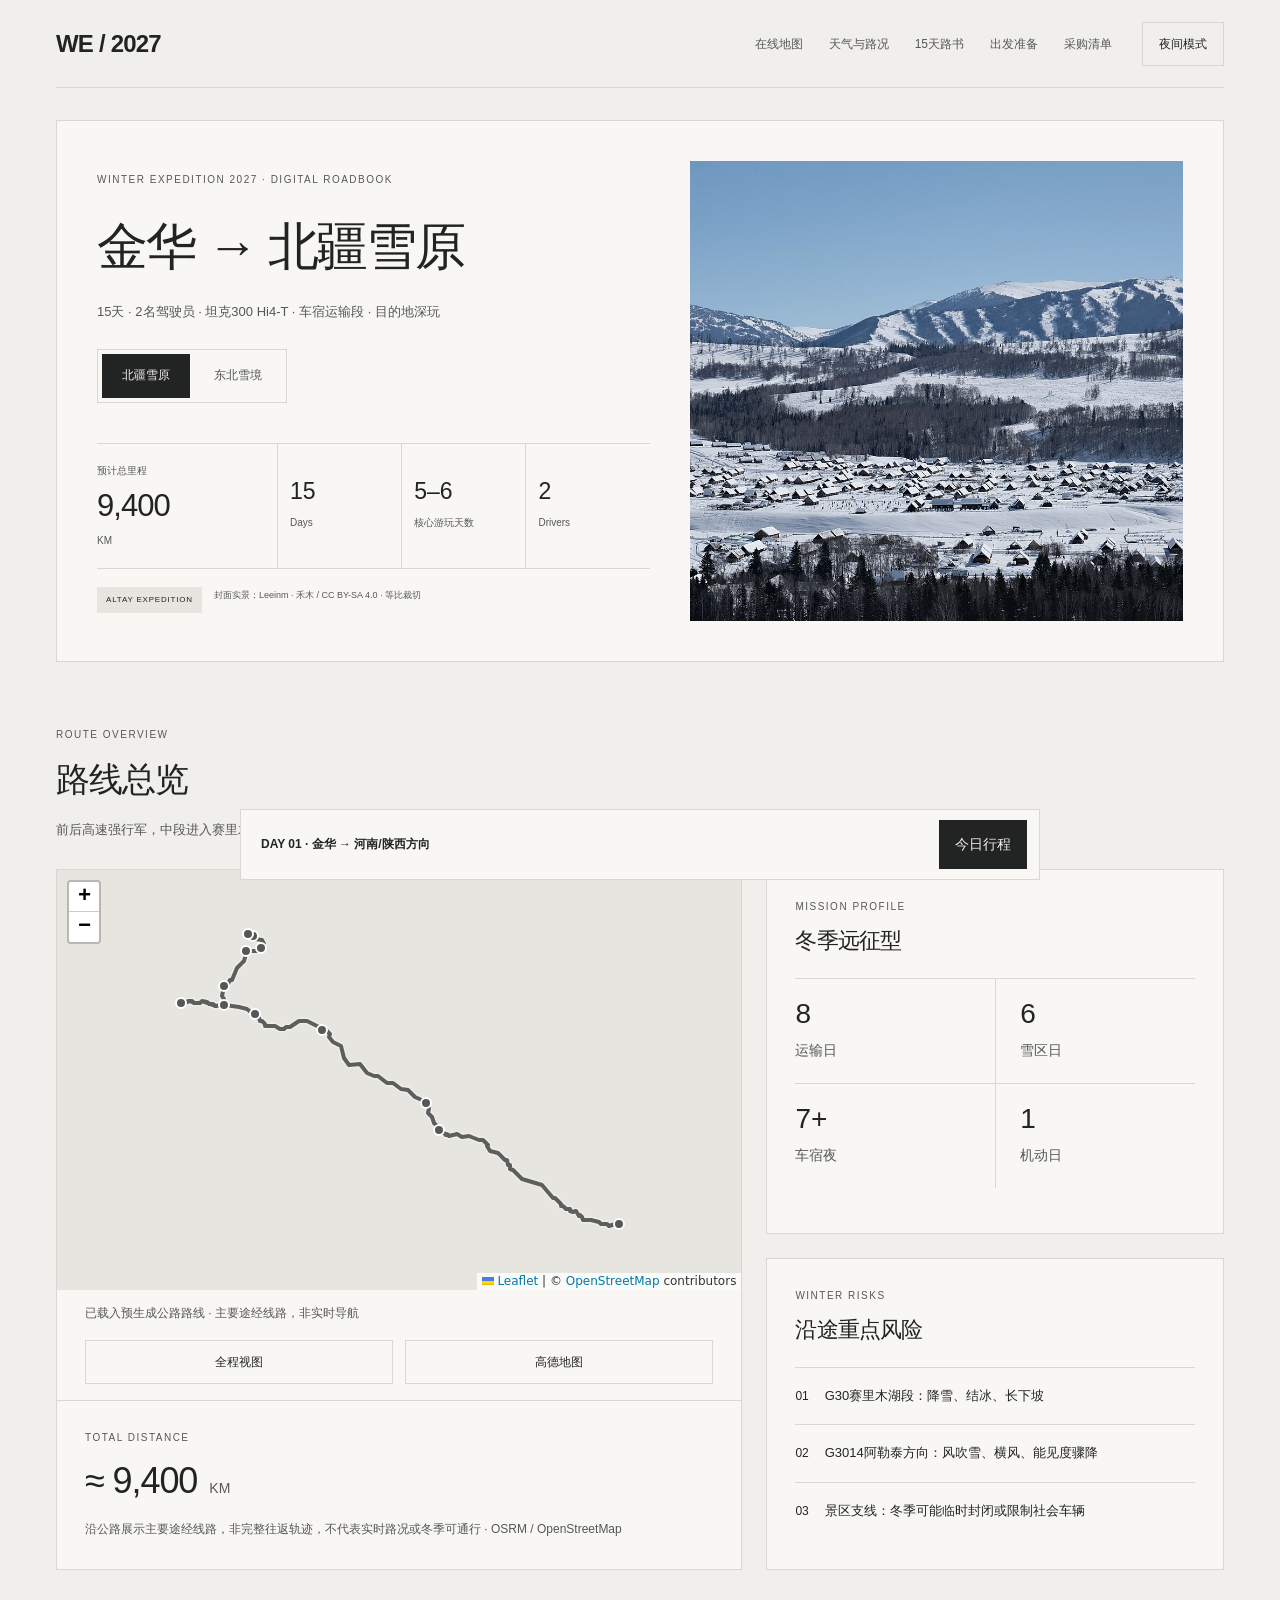
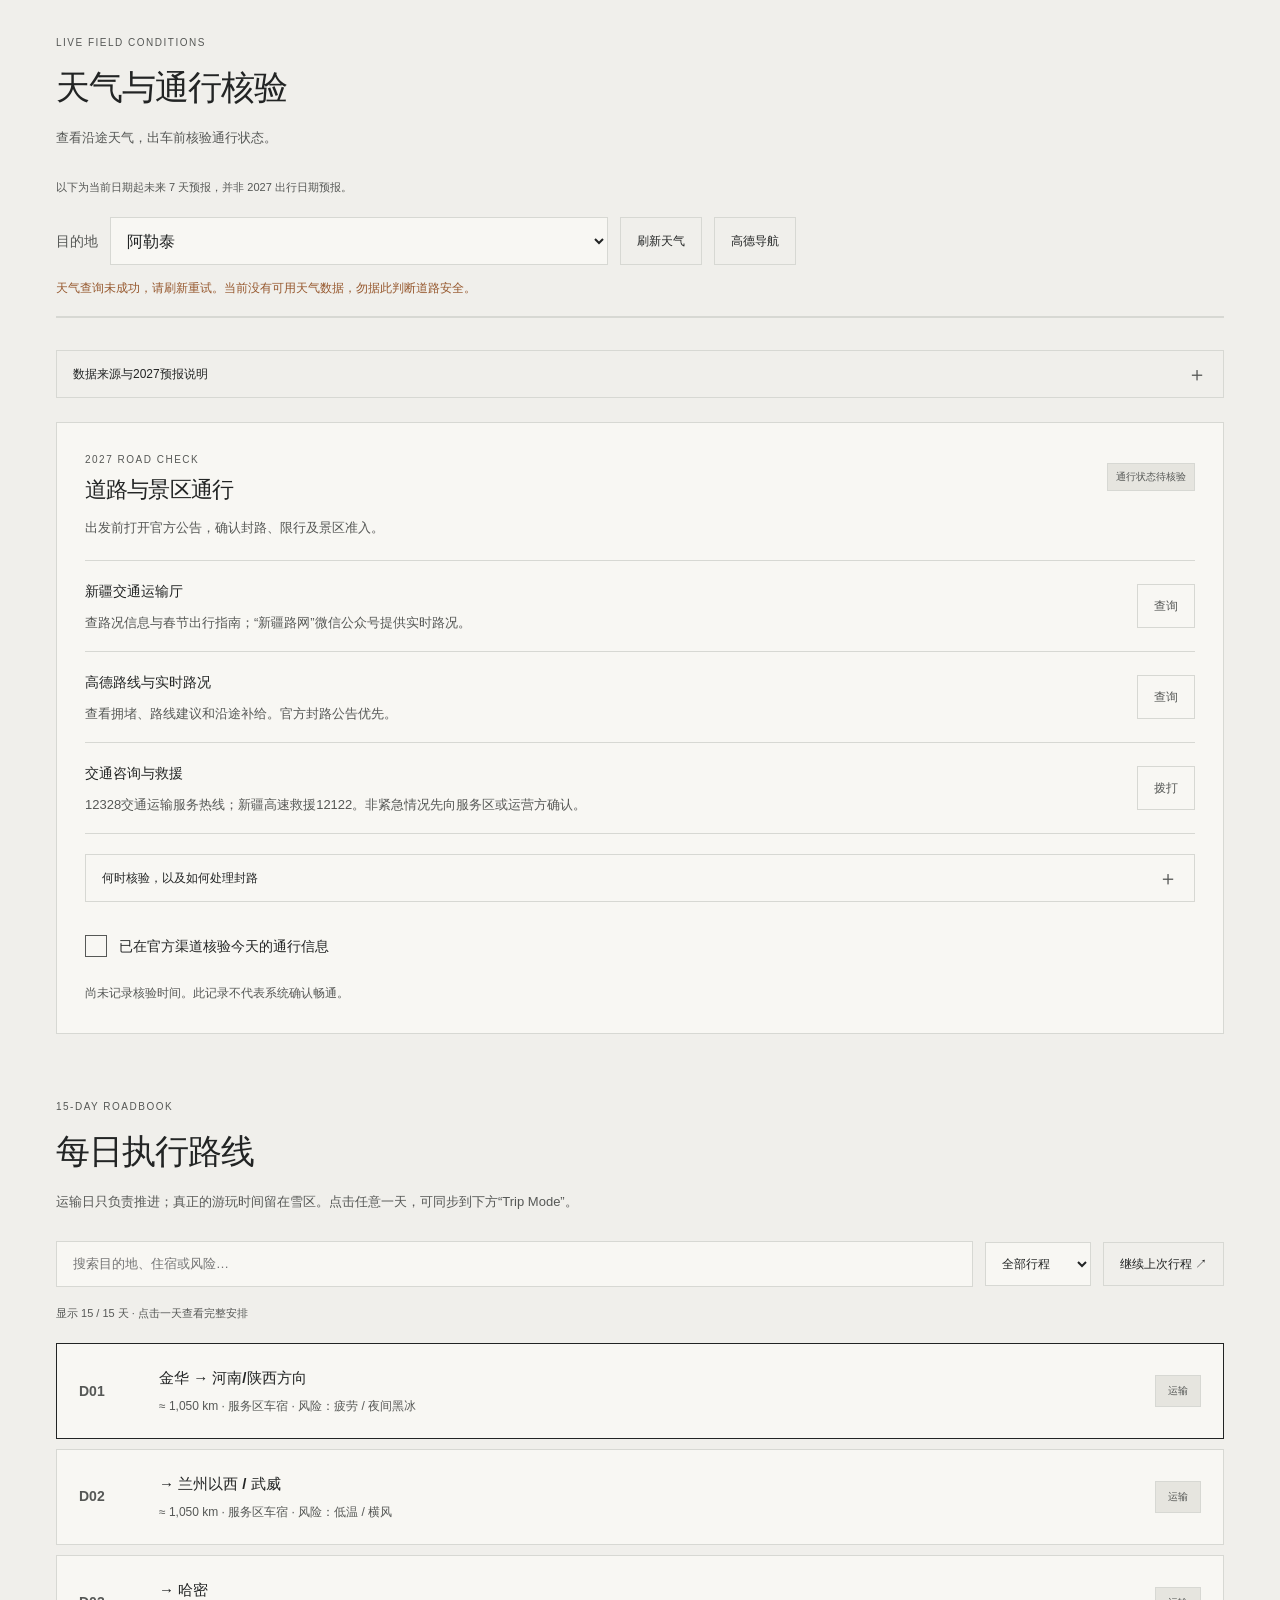
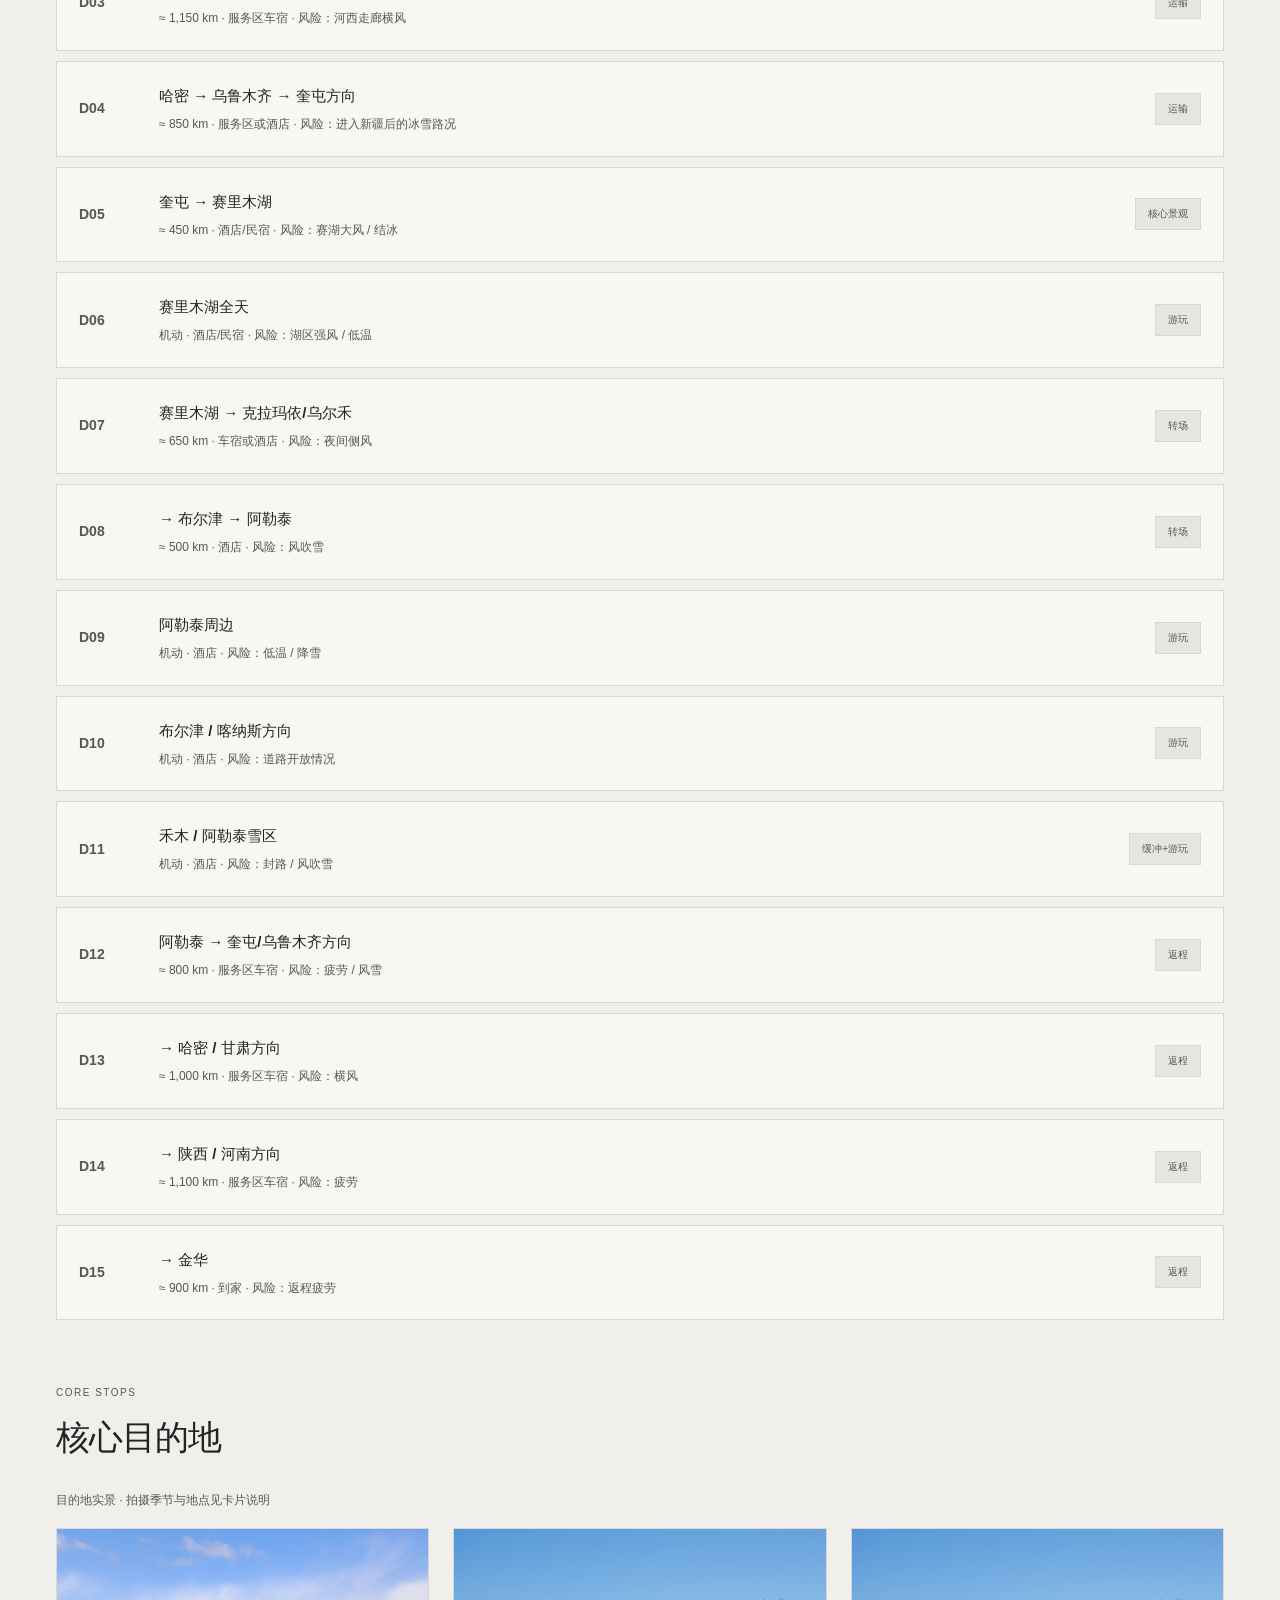
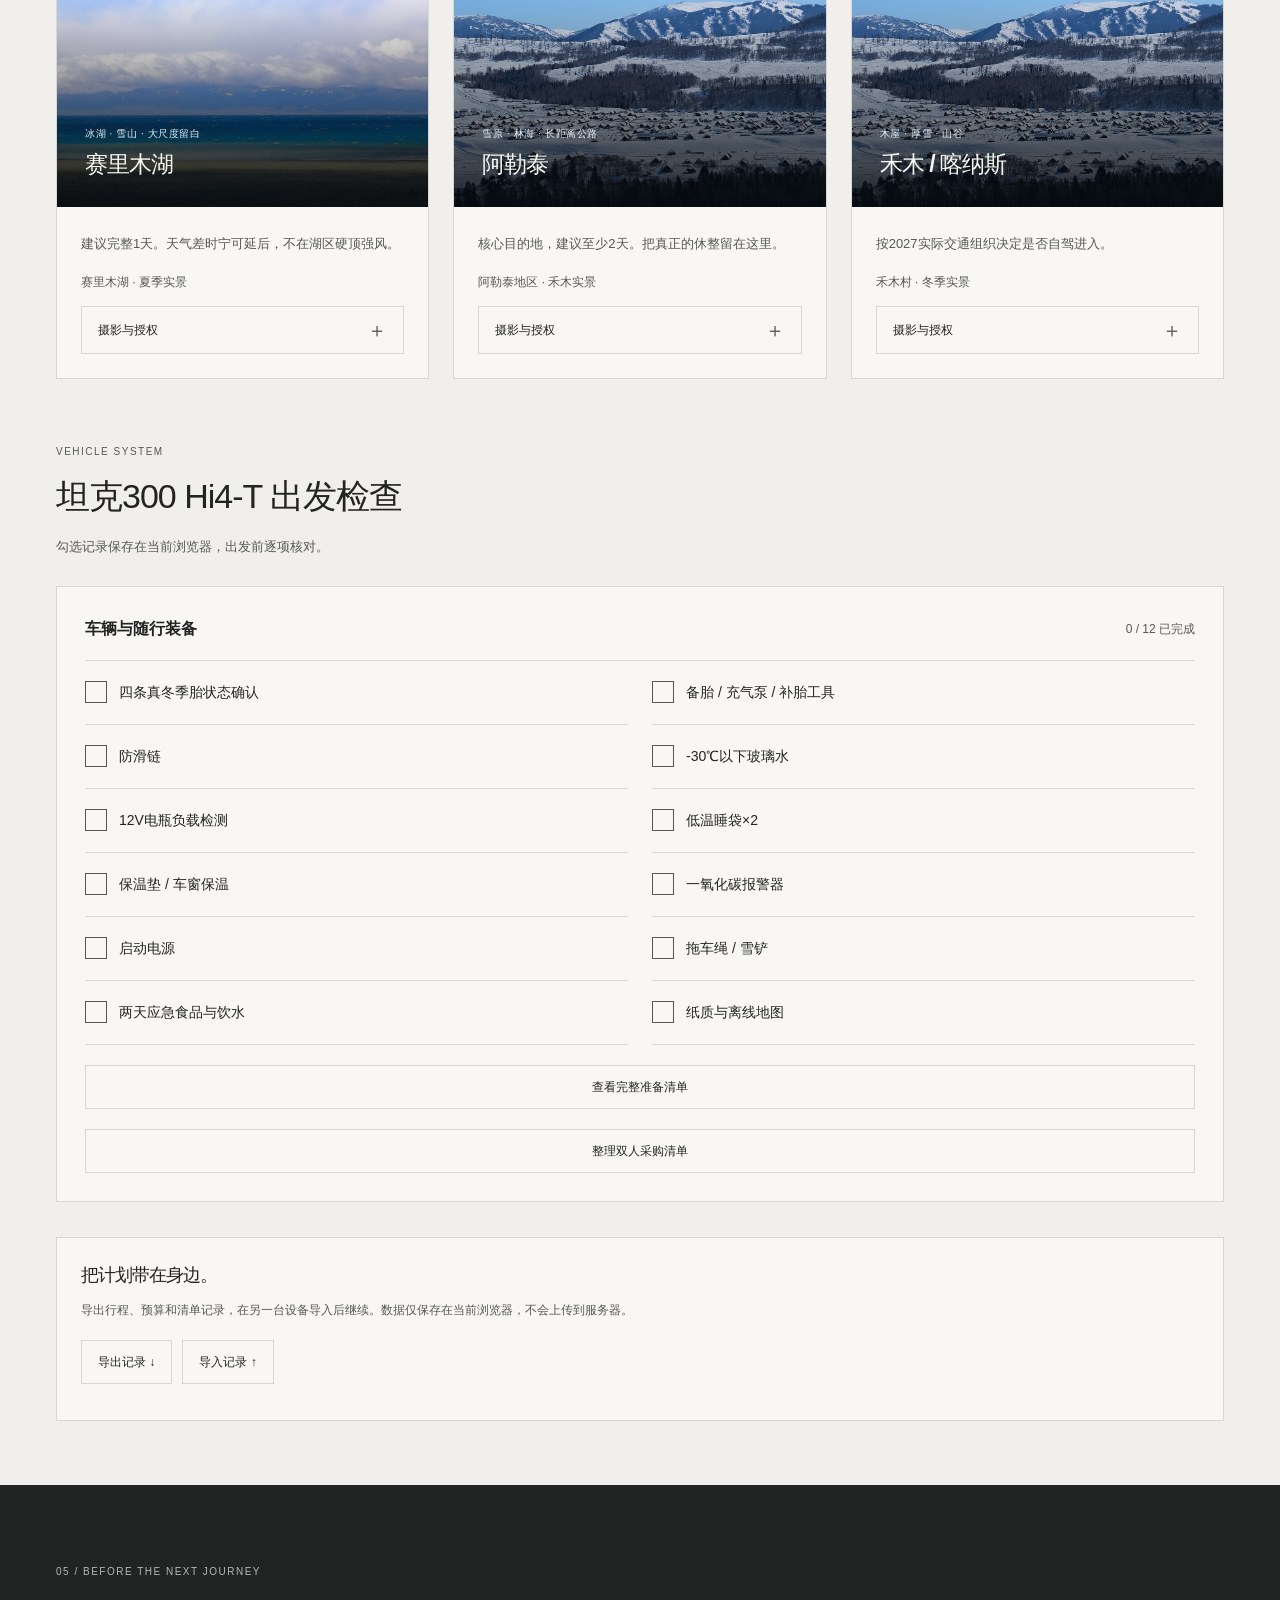
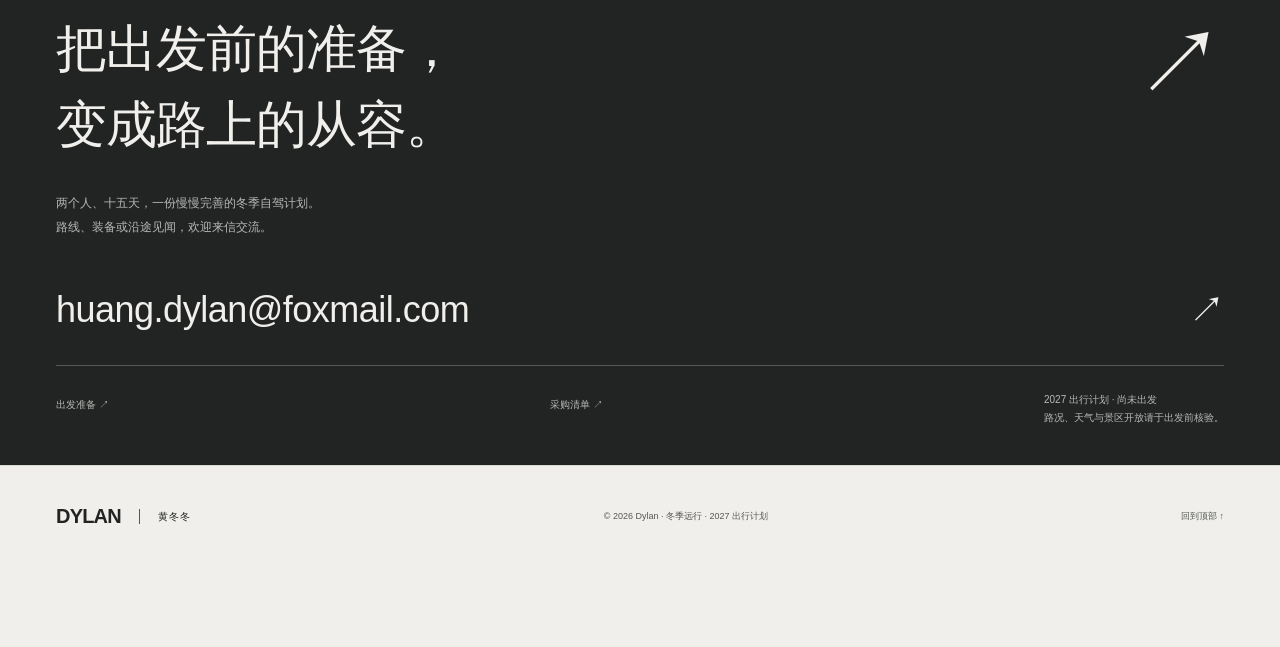
==== commit 4944f501: "Unify closing layout with portfolio reference and restore day/night tonal separation" ====
--- a/index.html
+++ b/index.html
@@ -6,15 +6,16 @@
 <meta name="description" content="Winter Expedition 2027 · 金华出发，北疆与东北双路线，15天冬季自驾路书、Trip Mode与坦克300 Hi4-T出发检查。" />
 <title>WINTER EXPEDITION 2027</title>
 <link rel="stylesheet" href="./vendor/leaflet.css"><link rel="stylesheet" href="./expedition.css">
-<script src="./theme.js?v=85f102bc352b"></script><script src="./navigation.js?v=a35bf11ab918" defer></script>
+<script src="./theme.js?v=62fed0d8c7ee"></script><script src="./navigation.js?v=a35bf11ab918" defer></script>
 <link rel="stylesheet" href="./portfolio-theme.css?v=317485df8f6e">
 <link rel="icon" href="./assets/favicon.svg?v=b72dc2a48f" type="image/svg+xml">
 <link rel="icon" href="./favicon.ico?v=b72dc2a48f" sizes="any">
 <link rel="apple-touch-icon" href="./assets/apple-touch-icon.png?v=b72dc2a48f">
-<link rel="stylesheet" href="./design-system.css?v=9c5ab07e9051">
+<link rel="stylesheet" href="./design-system.css?v=2545f2cd2861">
+<link rel="stylesheet" href="./site-outro.css?v=137a0aad5c22">
 </head>
-<body>
-<div class="shell">
+<body class="roadbook-outro">
+<div class="shell" id="page-top">
 <nav class="site-nav" aria-label="主导航"><a class="brand" href="./index.html" aria-label="Winter Expedition 2027 首页">WE / 2027</a><div class="nav-actions"><button class="close theme-toggle" type="button" data-theme-toggle aria-label="切换到日间模式" aria-pressed="false">日间模式</button><button class="nav-menu-toggle" type="button" aria-expanded="false" aria-controls="siteNavLinks"><span class="nav-menu-icon" aria-hidden="true"></span><span>菜单</span></button></div><div class="nav-links" id="siteNavLinks"><a href="./index.html#overview">在线地图</a><a href="./index.html#conditions">天气与路况</a><a href="./index.html#roadbook">15天路书</a><a href="./prepare.html">出发准备</a><a href="./shopping.html">采购清单</a></div></nav>
   <section class="hero">
     
@@ -101,8 +102,8 @@
     <button id="openTrip">今日行程</button>
   </div>
 
-  <div class="footer">WINTER EXPEDITION 2027 · Site v11 · 路况、景区开放与天气均需在出发前按2027实时信息重新校准。</div>
-</div>
+<div class="footer" hidden aria-hidden="true"></div></div>
+<section class="site-outro" id="contact"><div class="outro-inner"><p class="eyebrow">05 / BEFORE THE NEXT JOURNEY</p><h2>把出发前的准备，<br>变成路上的从容。<span aria-hidden="true">↗</span></h2><p class="outro-lead">两个人、十五天，一份慢慢完善的冬季自驾计划。<br>路线、装备或沿途见闻，欢迎来信交流。</p><a class="outro-email" href="mailto:huang.dylan@foxmail.com">huang.dylan@foxmail.com <span aria-hidden="true">↗</span></a><div class="outro-meta"><a href="./prepare.html">出发准备 ↗</a><a href="./shopping.html">采购清单 ↗</a><span>2027 出行计划 · 尚未出发<br>路况、天气与景区开放请于出发前核验。</span></div></div></section><footer class="outro-footer"><div class="outro-footer__inner"><a class="outro-signature" href="https://www.suelr.com/">DYLAN<span>黄冬冬</span></a><p>© <span id="year">2026</span> Dylan · 冬季远行 · 2027 出行计划</p><a class="outro-top" href="#page-top">回到顶部 ↑</a></div></footer>
 
 <div class="trip-mode" id="tripMode" role="dialog" aria-modal="true" aria-label="每日行程 Trip Mode" hidden>
   <div class="trip-header"><div class="kicker">行程模式 · TRIP MODE</div><button class="close theme-toggle" type="button" data-theme-toggle aria-label="切换到日间模式" aria-pressed="false">日间模式</button><button class="close" id="closeTrip">关闭</button></div>
@@ -230,7 +231,7 @@
  c.onchange=()=>{try{localStorage.setItem("roadbook-check-"+c.dataset.check,c.checked?"1":"0");}catch{}updateVehicleCount();};
 });
 updateVehicleCount();
-function setTrip(open){const modal=$("#tripMode");modal.hidden=!open;modal.classList.toggle('open',open);document.body.style.overflow=open?'hidden':'';$('.shell').inert=open;(open?$('#closeTrip'):$('#openTrip')).focus();}
+function setTrip(open){const modal=$("#tripMode");modal.hidden=!open;modal.classList.toggle('open',open);document.body.style.overflow=open?'hidden':'';document.querySelectorAll('.shell,.site-outro,.outro-footer').forEach(el=>el.inert=open);(open?$('#closeTrip'):$('#openTrip')).focus();}
 $("#openTrip").onclick=()=>setTrip(true);
 $("#closeTrip").onclick=()=>setTrip(false);
 $("#prevDay").onclick=()=>selectDay(selectedDay-1);
--- a/design-system.css
+++ b/design-system.css
@@ -23,3 +23,19 @@
 
 /* Both sites use the same sticky header and menu affordance. */
 .site-nav{position:sticky;top:0;z-index:40}.nav-menu-icon{width:auto;height:auto;border:0;font-size:15px;line-height:1}.nav-menu-icon:after{content:"＋";position:static;border:0}.nav-menu-toggle[aria-expanded="true"] .nav-menu-icon{transform:rotate(45deg)}
+
+/* Reading progress and interactive surfaces follow the active theme. */
+.reading-progress{position:fixed;inset:0 auto auto 0;height:2px;width:0;background:var(--site-text);z-index:150;pointer-events:none}
+summary:hover,:root[data-theme="night"] summary:hover,:root[data-theme="day"] summary:hover{background:var(--site-soft);color:var(--site-text)}
+summary:focus-visible{background:var(--site-soft);color:var(--site-text)}
+.work-group>summary:hover,.system-details>summary:hover{background:var(--site-soft);color:var(--site-text)}
+:root[data-theme="night"] .nav nav a:hover,:root[data-theme="night"] .site-nav .nav-links a:hover{background:var(--site-soft);color:var(--site-text)}
+:root[data-theme="night"] .hero-art:hover .image-caption{background:#d7d8d3;color:#222424}
+
+/* Keep interaction feedback visible with theme-appropriate emphasis. */
+:root,:root[data-theme="day"]{--site-hover-bg:#e6e5df;--site-hover-border:#80827f}
+:root[data-theme="night"]{--site-hover-bg:#343636;--site-hover-border:#80827f}
+summary:hover,:root[data-theme="night"] summary:hover,:root[data-theme="day"] summary:hover,.work-group>summary:hover,.system-details>summary:hover,summary:focus-visible{background:var(--site-hover-bg);color:var(--site-text);border-color:var(--site-hover-border)}
+.work-filters button:hover,.work-filters button:focus-visible{background:var(--site-hover-bg);color:var(--site-text);border-color:var(--site-hover-border)}
+.work-filters button[aria-pressed="true"]:hover{background:var(--site-text);color:var(--site-bg)}
+.close:hover,.link-button:hover,.theme-toggle:hover,.menu-toggle:hover,.nav-menu-toggle:hover{background:var(--site-hover-bg);border-color:var(--site-hover-border)}
--- a/site-outro.css
+++ b/site-outro.css
@@ -0,0 +1,29 @@
+/* Shared closing section: portfolio proportions, scoped to the closing section only. */
+:root{--outro-bg:#222424;--outro-text:#f0efeb;--outro-muted:#b7b8b5;--outro-line:#565856;--outro-footer-bg:#f0efeb;--outro-footer-text:#222424;--outro-footer-muted:#565856}
+:root[data-theme="night"]{--outro-bg:#141616;--outro-text:#f0efeb;--outro-muted:#b7b8b5;--outro-line:#505452;--outro-footer-bg:#303332;--outro-footer-text:#f0efeb;--outro-footer-muted:#c3c5c0}
+.site-outro{background:var(--outro-bg);color:var(--outro-text);padding:78px 0 38px;margin:0;border:0}
+.outro-inner,.outro-footer__inner{max-width:1248px;width:calc(100% - 112px);margin-left:auto;margin-right:auto;box-sizing:border-box}
+.site-outro .eyebrow{color:var(--outro-muted);font-size:10px;letter-spacing:1.5px;line-height:1.8;margin:0}
+.site-outro h2{position:relative;color:var(--outro-text);font-size:clamp(32px,4vw,53px);font-weight:500;line-height:1.5;letter-spacing:-1px;margin:30px 0 0;padding-right:100px}
+.site-outro h2>span{position:absolute;right:0;top:-15px;font-size:90px;line-height:1.5;font-weight:300;color:var(--outro-text)}
+.site-outro .outro-lead{color:var(--outro-muted);font-size:12px;line-height:2;margin:27px 0 40px;max-width:650px}
+.site-outro .outro-email{display:flex;align-items:center;justify-content:space-between;gap:24px;color:var(--outro-text);font-size:clamp(19px,3vw,36px);line-height:1.7;letter-spacing:-.5px;padding:0 0 25px;border:0;border-bottom:1px solid var(--outro-line);text-decoration:none;overflow-wrap:anywhere}
+.site-outro .outro-email>span{flex-shrink:0;font-size:36px}
+.site-outro .outro-meta{display:flex;justify-content:space-between;align-items:flex-start;gap:25px;padding-top:25px;font-size:10px;line-height:1.8;color:var(--outro-muted)}
+.site-outro .outro-meta a{color:inherit;text-decoration:none;padding:5px 0}
+.site-outro .outro-meta p{margin:0}.site-outro .wechat{display:flex;flex-direction:column;gap:5px}
+.site-outro .wechat button{border:0;background:transparent;color:var(--outro-text);padding:0;text-align:left;font-size:11px;min-height:44px;cursor:pointer}
+.site-outro a:hover,.site-outro .wechat button:hover{color:var(--outro-text);text-decoration:underline;text-underline-offset:6px}
+.site-outro a:focus-visible,.site-outro button:focus-visible{outline:2px solid var(--outro-text);outline-offset:5px}
+.outro-footer{display:block;background:var(--outro-footer-bg);color:var(--outro-footer-text);margin:0;padding:0;border:0;border-top:1px solid var(--site-line);font-family:var(--site-font)}
+.outro-footer__inner{display:flex;align-items:center;justify-content:space-between;gap:30px;padding:30px 0}
+.outro-footer .outro-signature{display:inline-flex;align-items:center;gap:18px;color:var(--outro-footer-text);font-size:20px;font-weight:600;letter-spacing:-.8px;text-decoration:none;line-height:1.5}
+.outro-footer .outro-signature span{font-size:10px;font-weight:400;letter-spacing:1px;border-left:1px solid var(--outro-footer-muted);padding-left:18px}
+.outro-footer p,.outro-footer .outro-top{margin:0;font-size:9px;line-height:1.8;color:var(--outro-footer-muted);text-decoration:none}
+.outro-footer .outro-top{padding:12px 0;white-space:nowrap}
+.outro-footer a:hover{text-decoration:underline;text-underline-offset:5px}
+.outro-footer a:focus-visible{outline:2px solid var(--outro-footer-text);outline-offset:5px}
+body.roadbook-outro>.shell{padding-bottom:64px}.roadbook-outro .outro-footer__inner{padding-bottom:110px}
+@media(max-width:1000px){.outro-inner,.outro-footer__inner{width:calc(100% - 64px)}}
+@media(max-width:800px){.site-outro .outro-meta{gap:20px}.outro-footer__inner{gap:18px}}
+@media(max-width:600px){.outro-inner,.outro-footer__inner{width:calc(100% - 40px)}.site-outro{padding:50px 0 30px}.site-outro h2{font-size:30px;padding-right:42px}.site-outro h2>span{font-size:40px;top:-10px}.site-outro .outro-lead{font-size:11px;margin-bottom:30px}.site-outro .outro-email{font-size:clamp(16px,4.8vw,20px);gap:10px;padding-bottom:20px}.site-outro .outro-email>span{font-size:25px}.site-outro .outro-meta{flex-wrap:wrap;gap:18px;font-size:10px}.site-outro .outro-meta>:last-child{width:100%}.outro-footer__inner{flex-wrap:wrap;gap:16px;padding:24px 0}.outro-footer .outro-signature{font-size:18px;gap:12px}.outro-footer .outro-signature span{padding-left:12px;font-size:9px}.outro-footer p{font-size:8px}.outro-footer .outro-top{margin-left:auto;font-size:9px}.roadbook-outro .outro-footer__inner{padding-bottom:110px}}
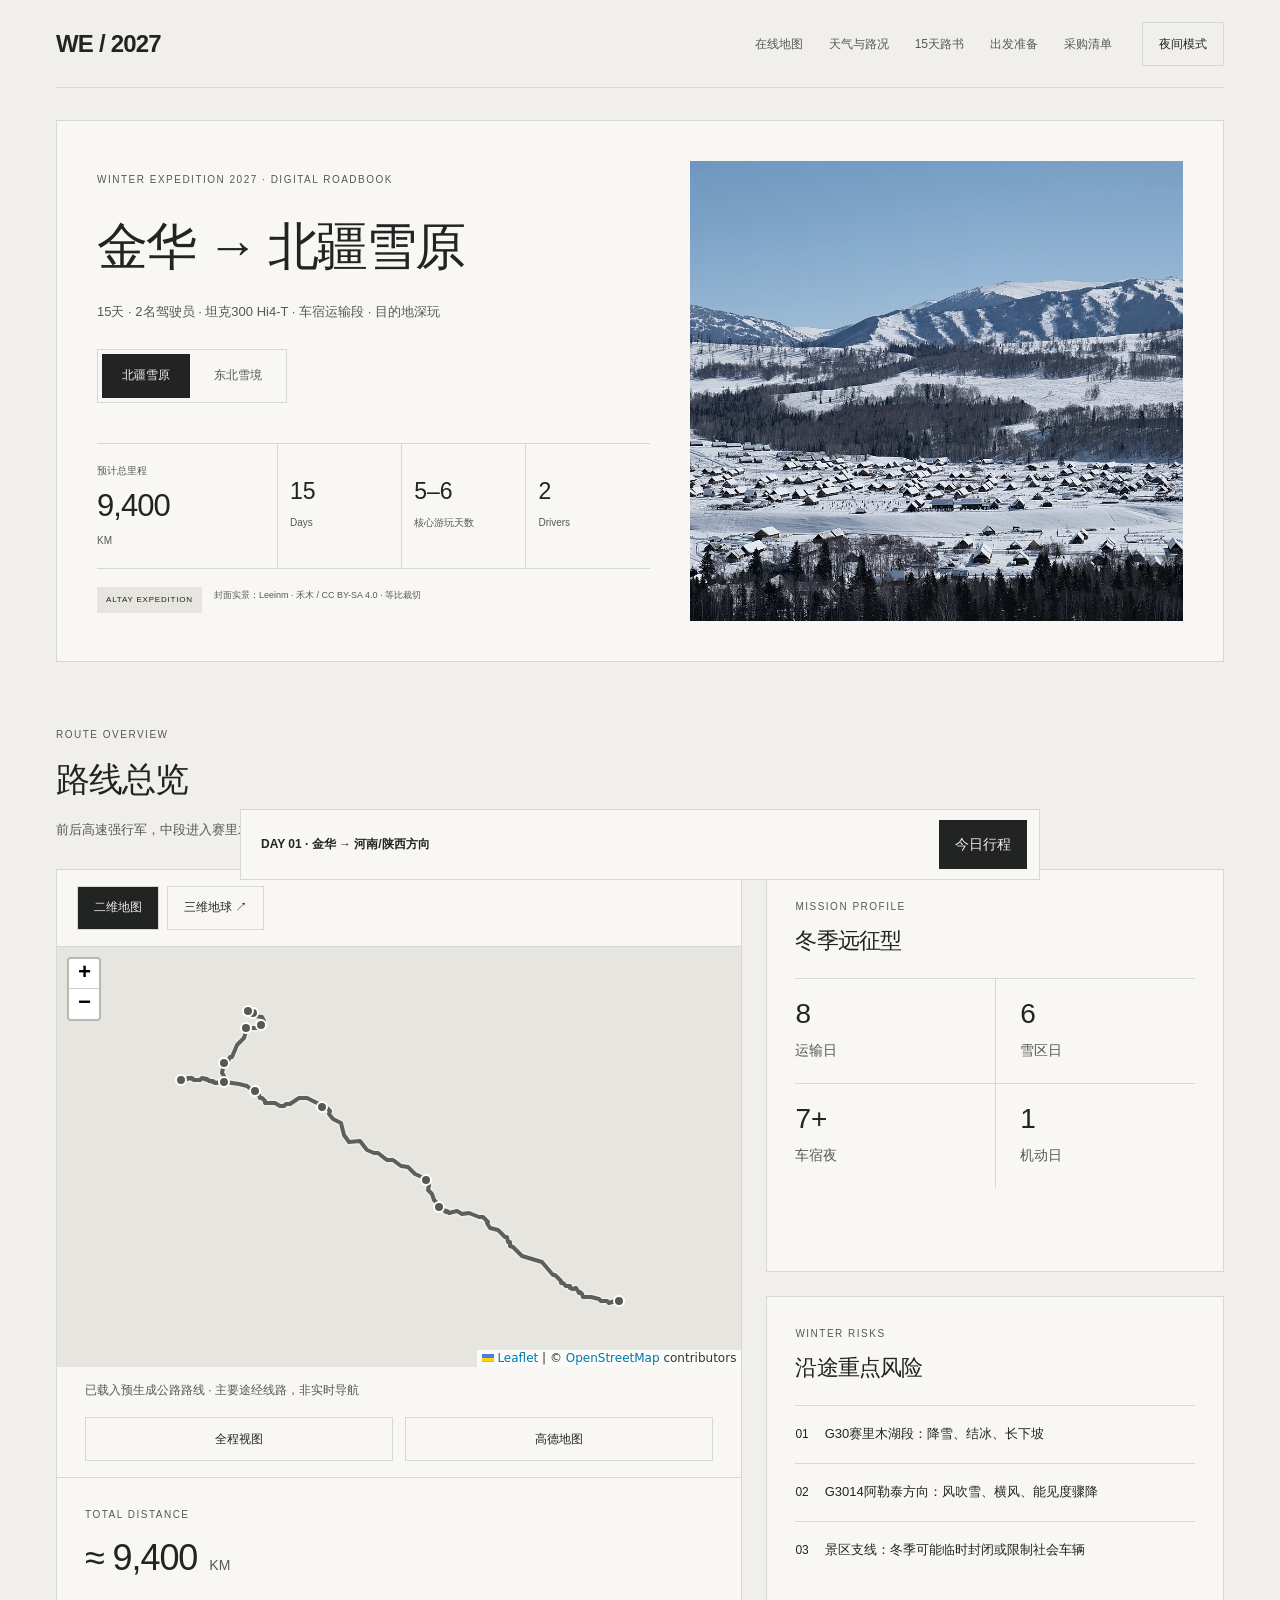
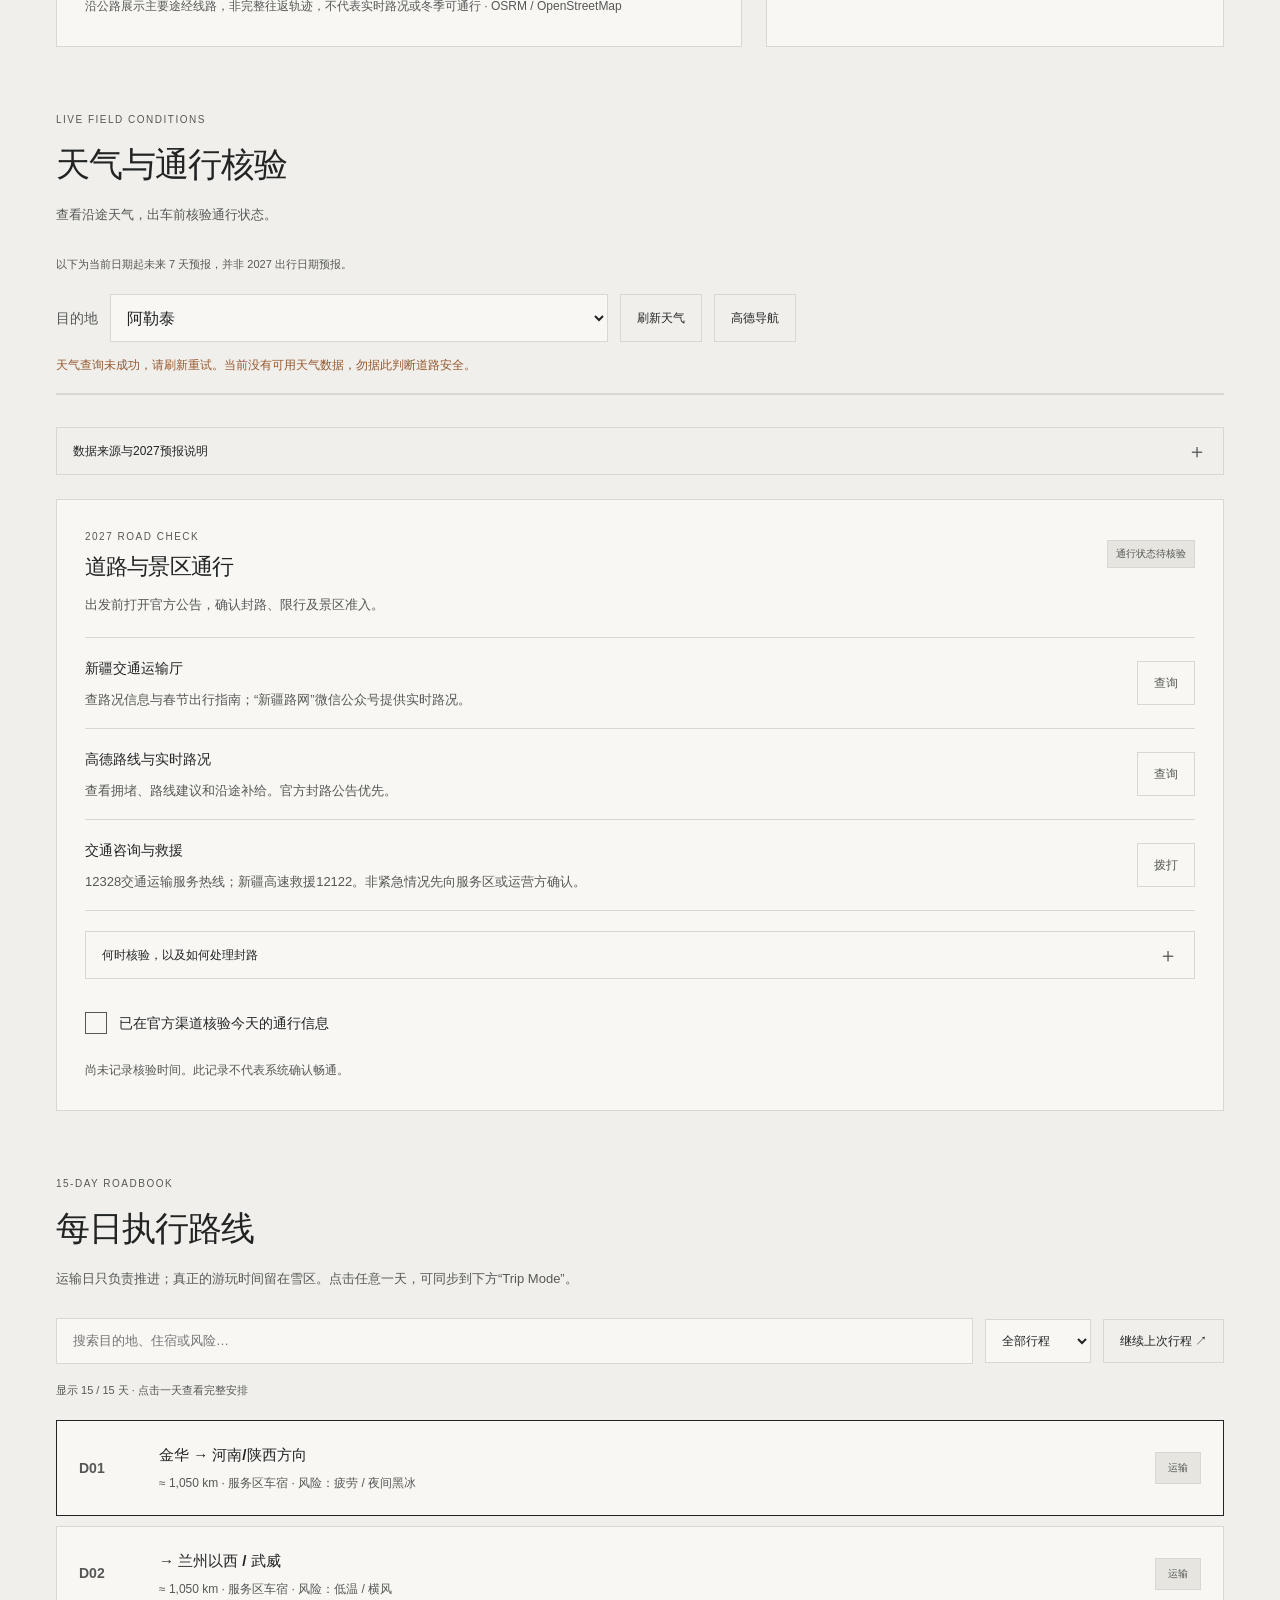
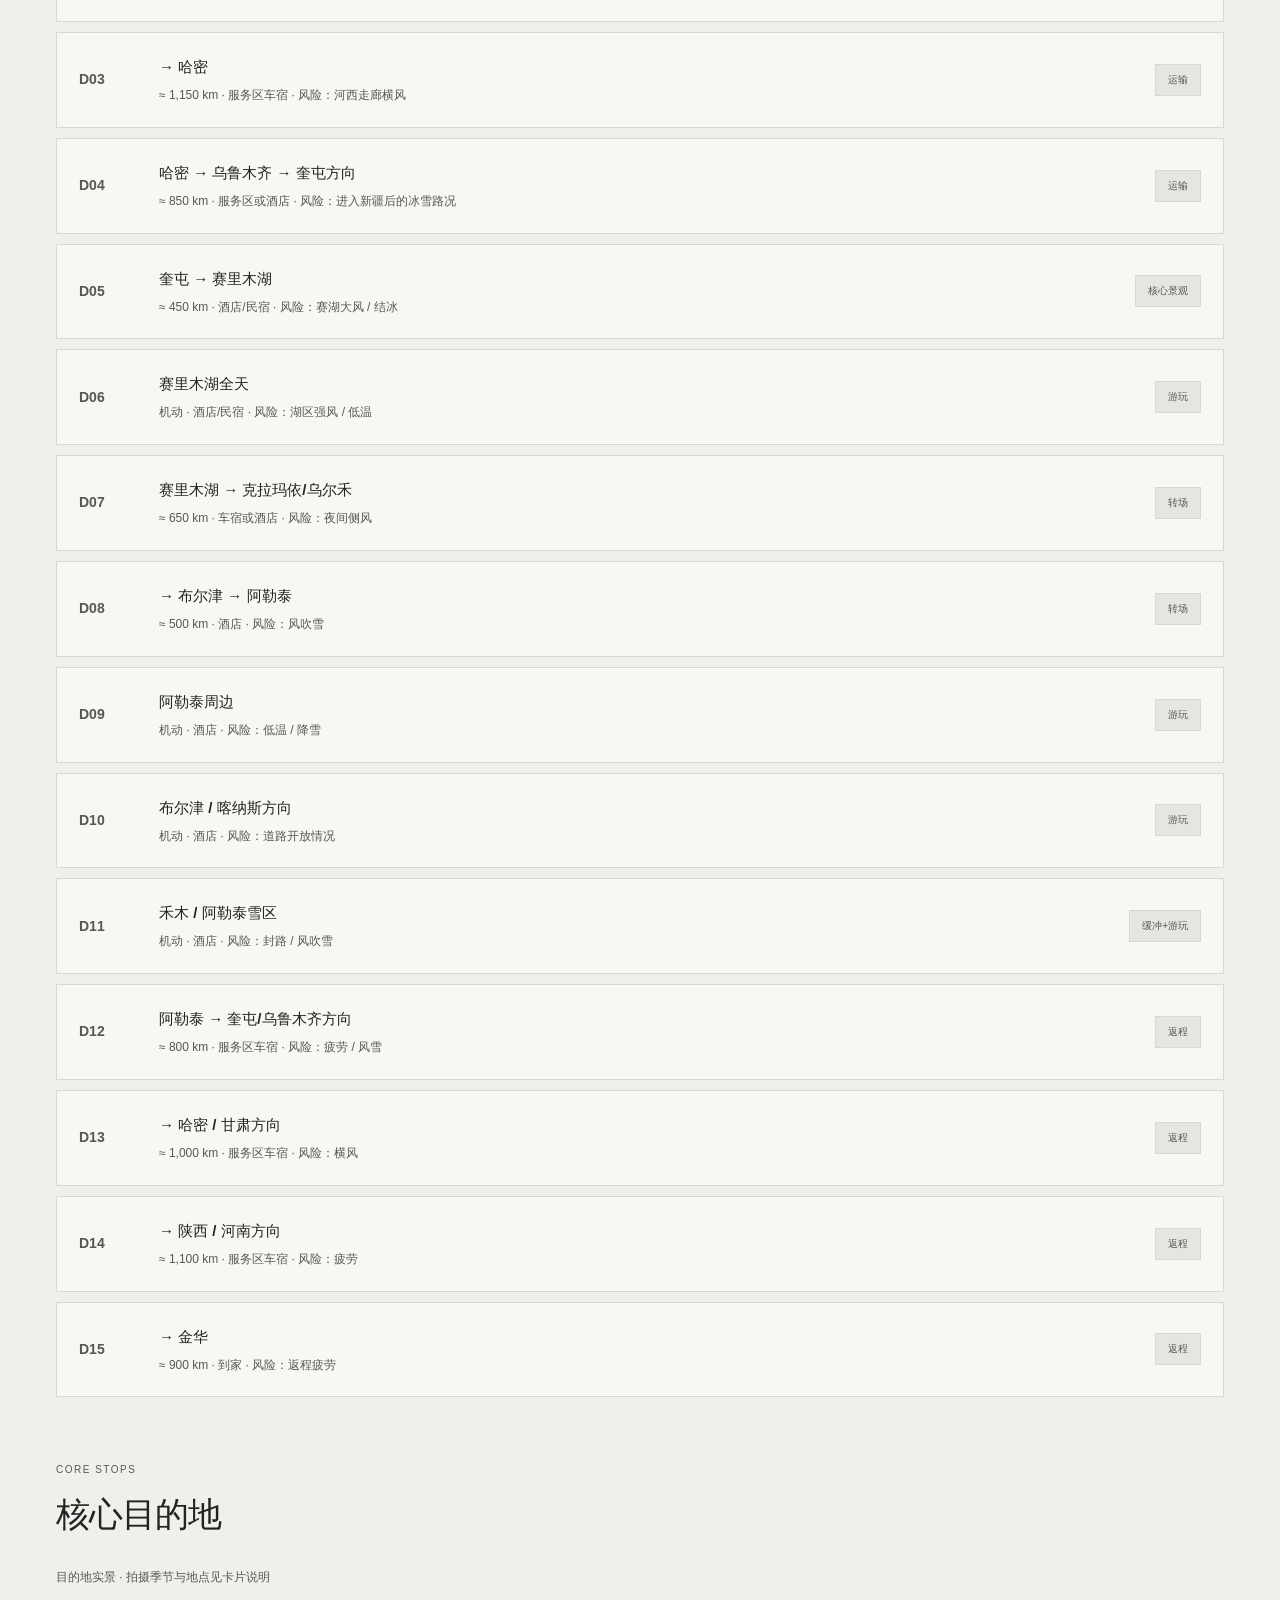
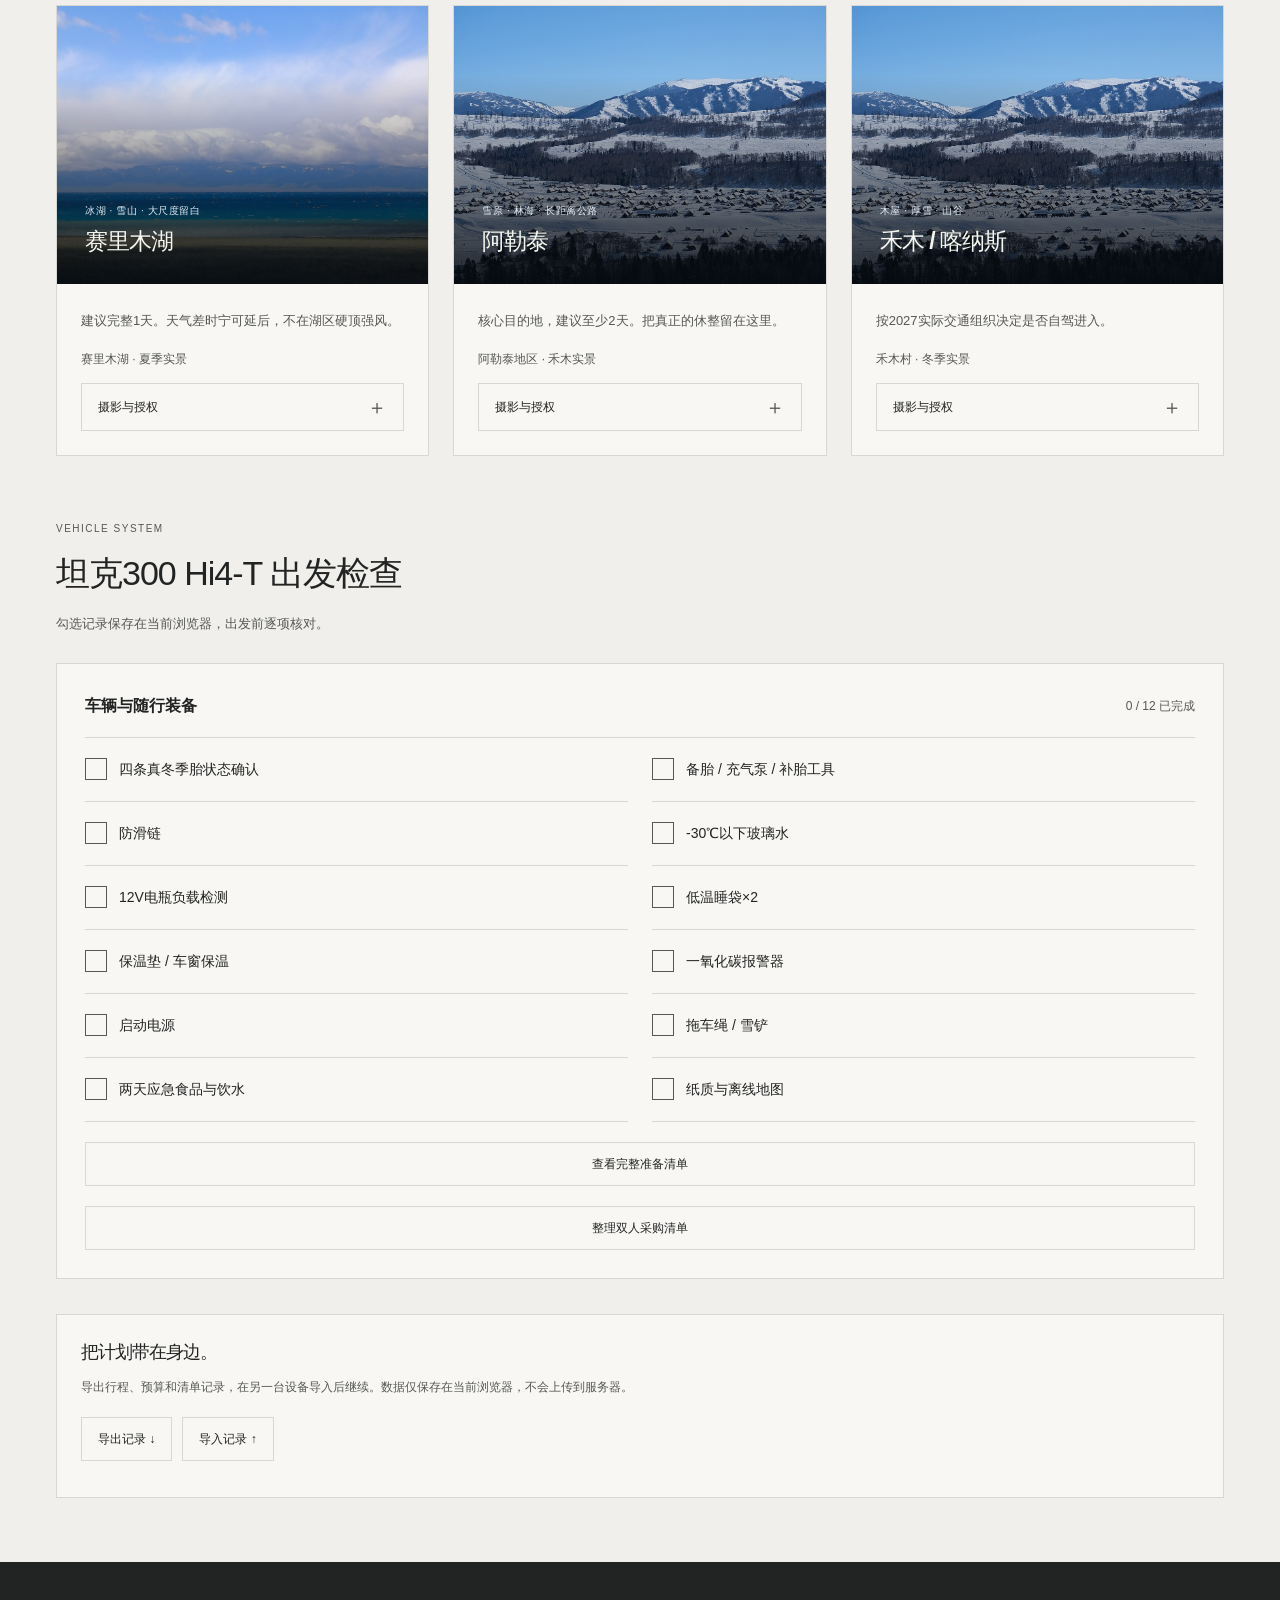
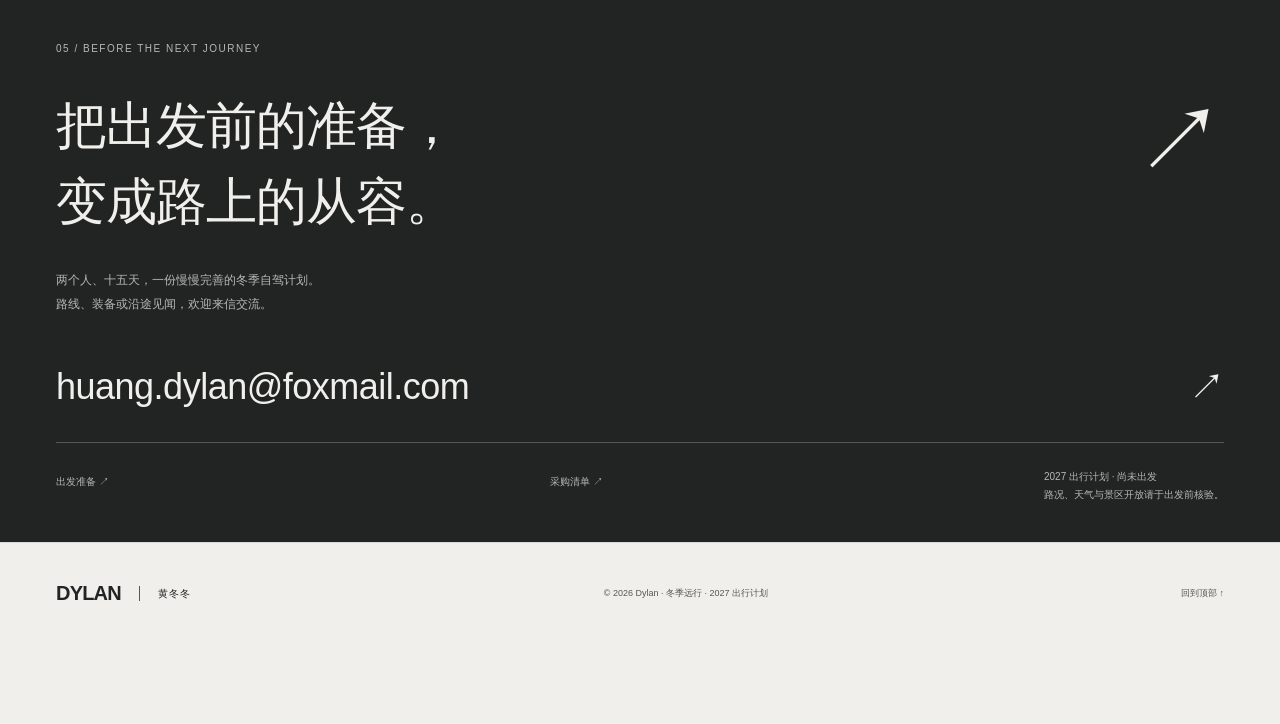
==== commit b80e0f82: "Add optional Three.js route globe with lazy loading, route playback and 2D fallback" ====
--- a/index.html
+++ b/index.html
@@ -12,7 +12,8 @@
 <link rel="icon" href="./favicon.ico?v=b72dc2a48f" sizes="any">
 <link rel="apple-touch-icon" href="./assets/apple-touch-icon.png?v=b72dc2a48f">
 <link rel="stylesheet" href="./design-system.css?v=2545f2cd2861">
-<link rel="stylesheet" href="./site-outro.css?v=137a0aad5c22">
+<link rel="stylesheet" href="./site-outro.css?v=light-night-20261104">
+<link rel="stylesheet" href="./route-globe.css?v=1">
 </head>
 <body class="roadbook-outro">
 <div class="shell" id="page-top">
@@ -49,7 +50,9 @@
     <div class="grid">
       <div class="card map-card">
         
-        <div id="routeCanvas" aria-label="双路线在线地图"></div><div id="mapStatus" class="mini" role="status"></div><div class="map-tools"><button id="fitMap" class="close">全程视图</button><a id="amapRoute" class="link-button" target="_blank" rel="noopener">高德地图</a></div>
+        <div class="map-view-switch" role="group" aria-label="地图视角"><button id="viewMap" type="button" aria-pressed="true">二维地图</button><button id="viewGlobe" type="button" aria-pressed="false">三维地球 ↗</button></div>
+        <div id="routeCanvas" aria-label="双路线在线地图"></div>
+        <section class="globe-panel" id="routeGlobe" aria-labelledby="globeTitle" hidden><div class="globe-header"><div><div class="kicker">A DIFFERENT PERSPECTIVE</div><h3 id="globeTitle">三维路线概览</h3><p>从地球视角，看看这段旅程。</p></div></div><div class="globe-stage" id="globeStage"></div><p class="globe-status" id="globeStatus" role="status" aria-live="polite"></p><div class="globe-controls" role="group" aria-label="三维视图操作"><button type="button" id="globePlay" class="close" disabled>播放路线</button><button type="button" id="globeReset" class="close">重置视角</button><button type="button" id="globeZoomIn" class="close" aria-label="放大三维视图">＋</button><button type="button" id="globeZoomOut" class="close" aria-label="缩小三维视图">−</button><button type="button" id="globeRetry" class="close" hidden>重新加载</button></div><p class="globe-notes">拖动旋转 · 滚轮或按钮缩放 · 方向键旋转，R 重置。<span id="globeMotionHint">点击播放后，光点沿线路前进。</span><br>道路：OSRM / © OpenStreetMap contributors（ODbL）。仅展示主要途经线路，非完整往返轨迹；球面不含真实高程，光点不代表车辆实时位置。<br>三维组件：<a href="https://github.com/mrdoob/three.js/blob/r180/LICENSE" target="_blank" rel="noopener">Three.js · MIT</a>，首次使用需联网加载。</p></section><div id="mapStatus" class="mini" role="status"></div><div class="map-tools"><button id="fitMap" class="close">全程视图</button><a id="amapRoute" class="link-button" target="_blank" rel="noopener">高德地图</a></div>
         <div class="route-note">
           <div><div class="kicker">TOTAL DISTANCE</div><div class="big-number" id="mapKm">≈ 9,400 KM</div></div>
           <div class="mini" id="mapNote">沿公路展示主要途经线路，非完整往返轨迹，不代表实时路况或冬季可通行 · OSRM / OpenStreetMap</div>
@@ -244,5 +247,6 @@
 </script>
 <script src="./vendor/leaflet.js"></script><script src="./expedition.js?v=road-geometry-2"></script><script src="./trip-model.js"></script><script src="./trip.js"></script>
 <script src="./experience.js?v=1e01f81921ed"></script>
+<script src="./route-globe.js?v=1" defer></script>
 </body>
-</html>+</html>
--- a/site-outro.css
+++ b/site-outro.css
@@ -1,6 +1,6 @@
 /* Shared closing section: portfolio proportions, scoped to the closing section only. */
 :root{--outro-bg:#222424;--outro-text:#f0efeb;--outro-muted:#b7b8b5;--outro-line:#565856;--outro-footer-bg:#f0efeb;--outro-footer-text:#222424;--outro-footer-muted:#565856}
-:root[data-theme="night"]{--outro-bg:#141616;--outro-text:#f0efeb;--outro-muted:#b7b8b5;--outro-line:#505452;--outro-footer-bg:#303332;--outro-footer-text:#f0efeb;--outro-footer-muted:#c3c5c0}
+:root[data-theme="night"]{--outro-bg:#f0efeb;--outro-text:#222424;--outro-muted:#565856;--outro-line:#b7b8b5;--outro-footer-bg:#222424;--outro-footer-text:#f0efeb;--outro-footer-muted:#b7b8b5}
 .site-outro{background:var(--outro-bg);color:var(--outro-text);padding:78px 0 38px;margin:0;border:0}
 .outro-inner,.outro-footer__inner{max-width:1248px;width:calc(100% - 112px);margin-left:auto;margin-right:auto;box-sizing:border-box}
 .site-outro .eyebrow{color:var(--outro-muted);font-size:10px;letter-spacing:1.5px;line-height:1.8;margin:0}
--- a/route-globe.css
+++ b/route-globe.css
@@ -0,0 +1 @@
+.map-view-switch{display:flex;gap:8px;padding:16px 20px;border-bottom:1px solid var(--site-line);flex-wrap:wrap}.map-view-switch button{font:inherit;font-size:12px;border:1px solid var(--site-line);background:transparent;color:var(--site-text);padding:10px 16px;min-height:44px;cursor:pointer}.map-view-switch [aria-pressed=true]{background:var(--site-text);color:var(--site-bg)}.globe-panel{position:relative;background:var(--site-soft);padding:20px}.globe-header{display:flex;justify-content:space-between;align-items:start;gap:20px}.globe-header h3{font-weight:500;font-size:18px;margin:6px 0}.globe-header p{margin:0;font-size:11px;color:var(--site-muted)}.globe-stage{height:420px;position:relative;overflow:hidden;margin-top:12px;touch-action:pan-y}.globe-stage canvas{display:block;width:100%;height:100%;touch-action:none;cursor:grab}.globe-stage canvas:active{cursor:grabbing}.globe-stage canvas:focus-visible{outline:2px solid var(--site-text);outline-offset:-3px}.globe-labels{position:absolute;inset:0;pointer-events:none;overflow:hidden}.globe-labels span{position:absolute;font-size:10px;padding:3px 6px;border:1px solid var(--site-line);background:var(--site-bg);color:var(--site-text);white-space:nowrap;transform:translate(-50%,-100%)}.globe-controls{display:flex;align-items:center;gap:8px;flex-wrap:wrap}.globe-controls button{min-height:44px}.globe-status{font-size:11px;color:var(--site-muted);min-height:22px;line-height:1.8;margin:10px 0}.globe-notes{font-size:10px;color:var(--site-muted);line-height:1.9;margin:12px 0 0}.globe-stage:empty{height:auto;min-height:120px}.globe-panel[hidden]{display:none!important}@media(max-width:600px){.globe-stage{height:340px}.globe-panel{padding:16px}.globe-header{display:block}.map-view-switch{padding:14px}.globe-labels span{font-size:9px}.globe-controls{gap:6px}}
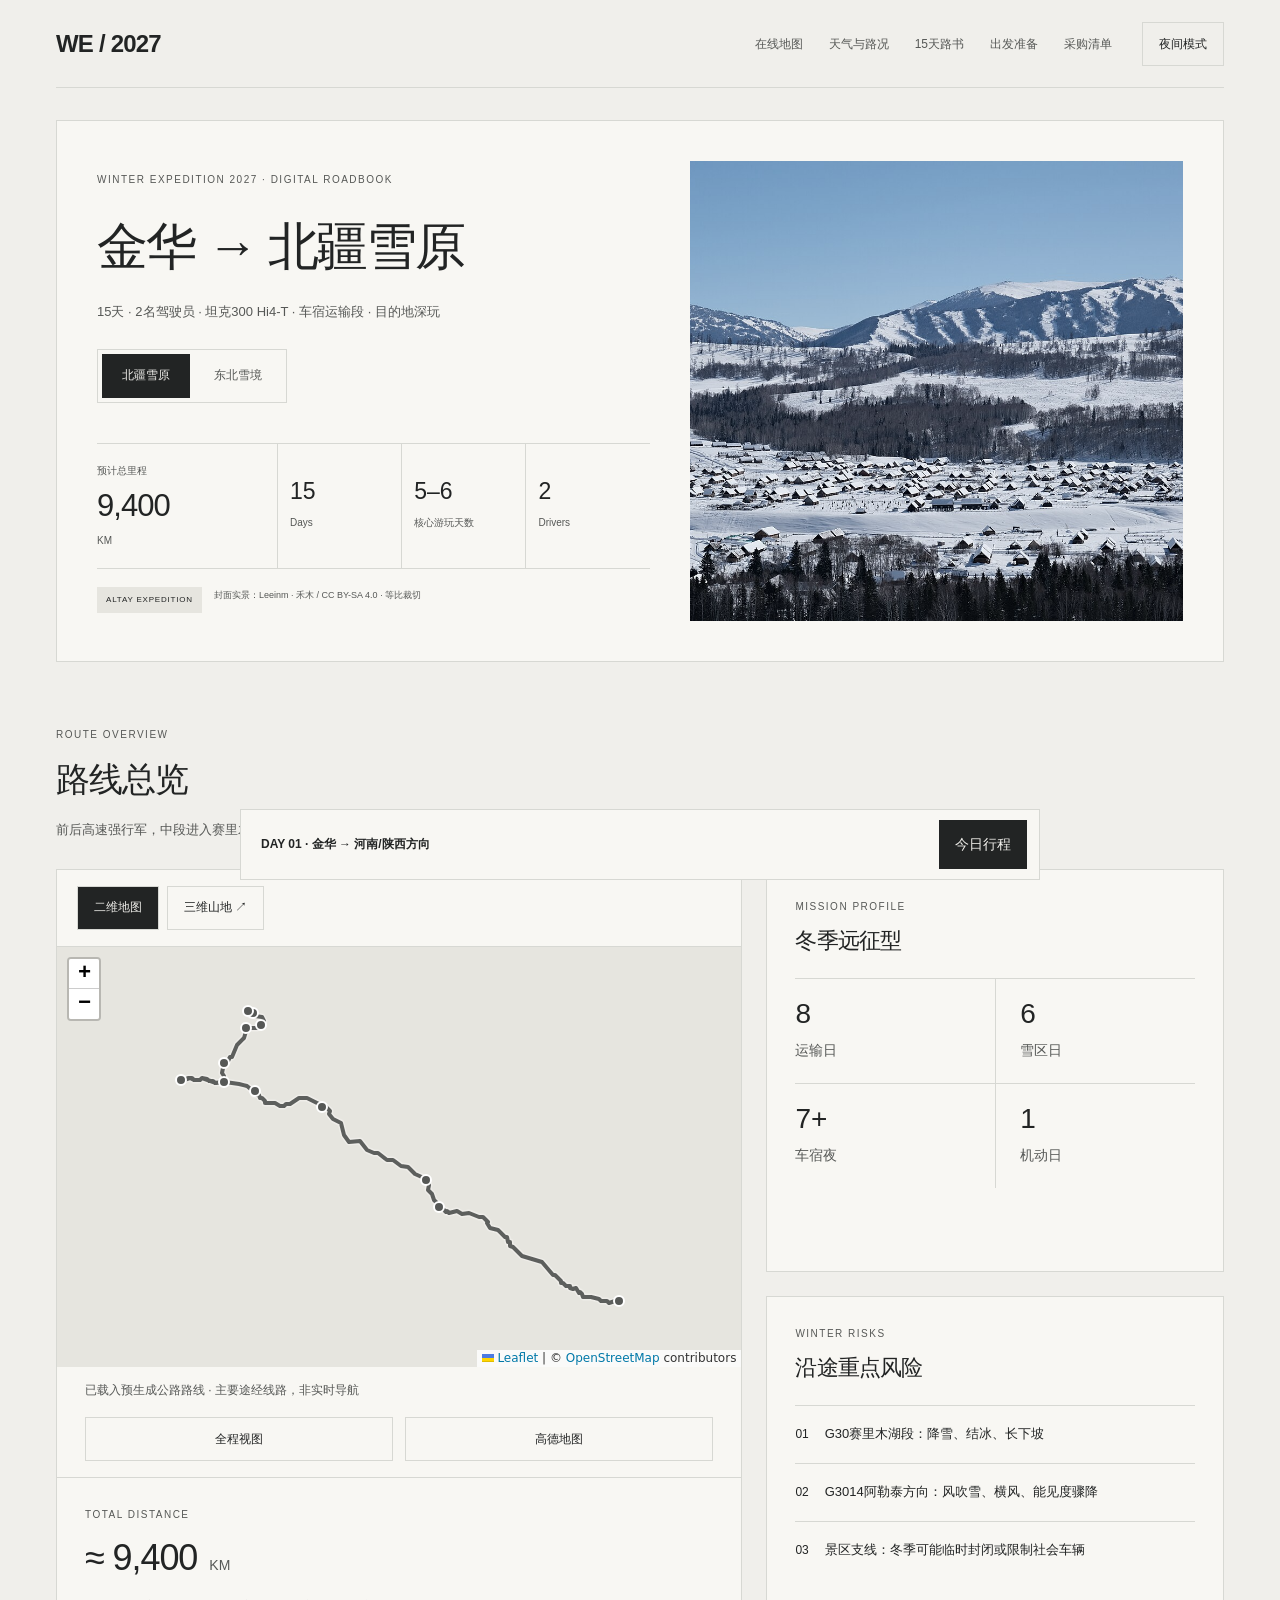
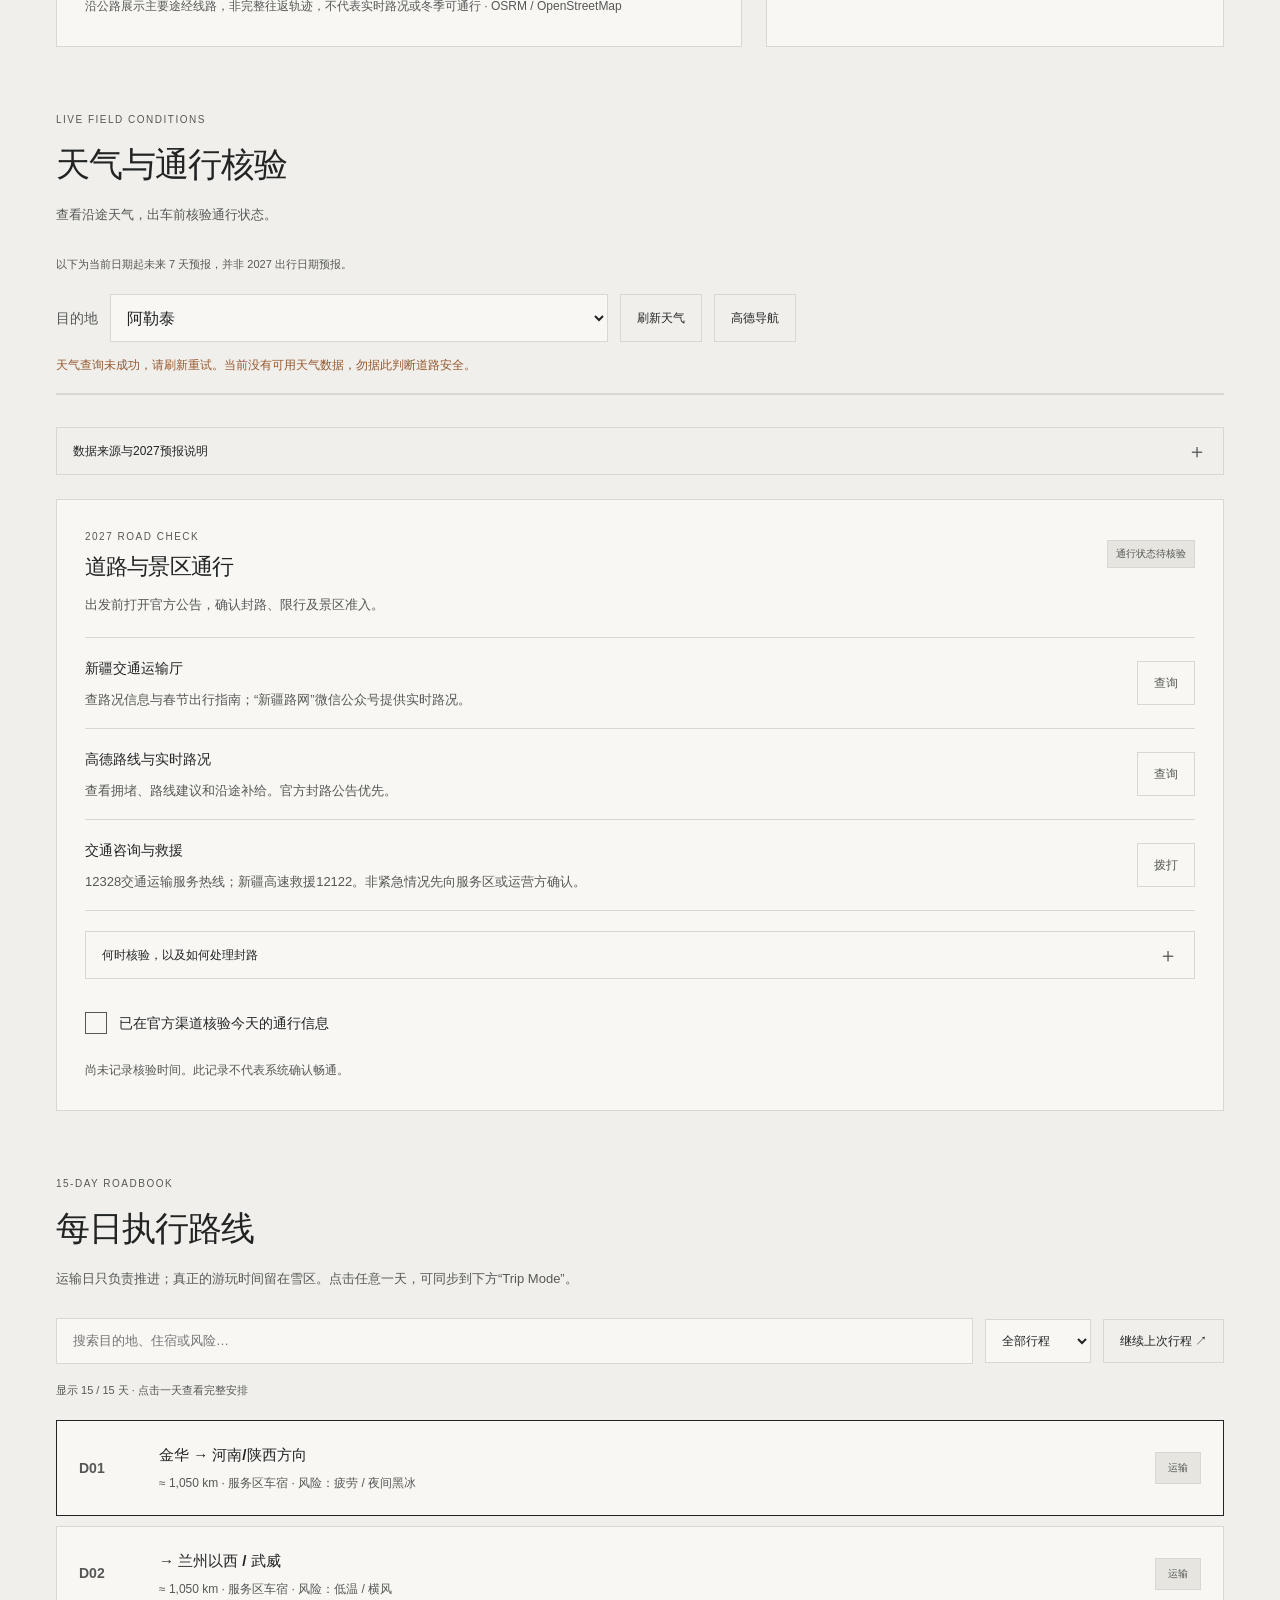
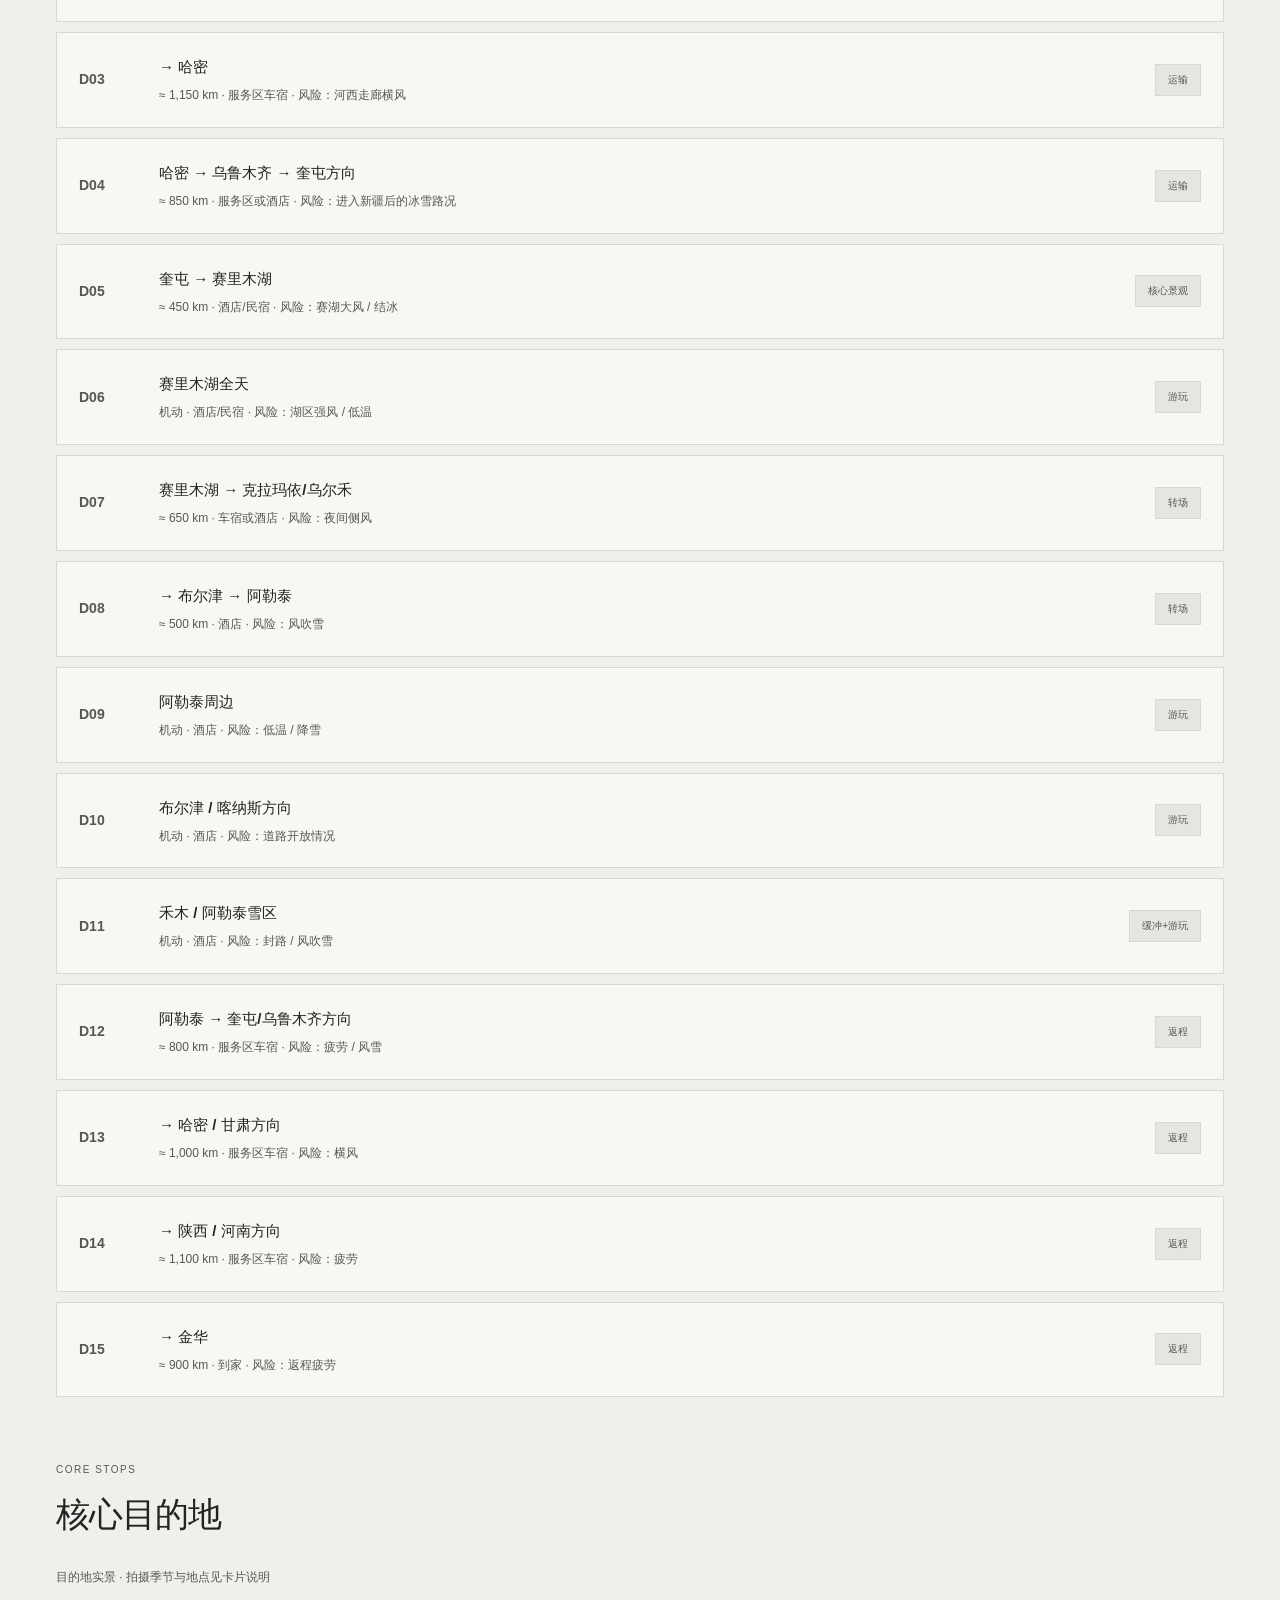
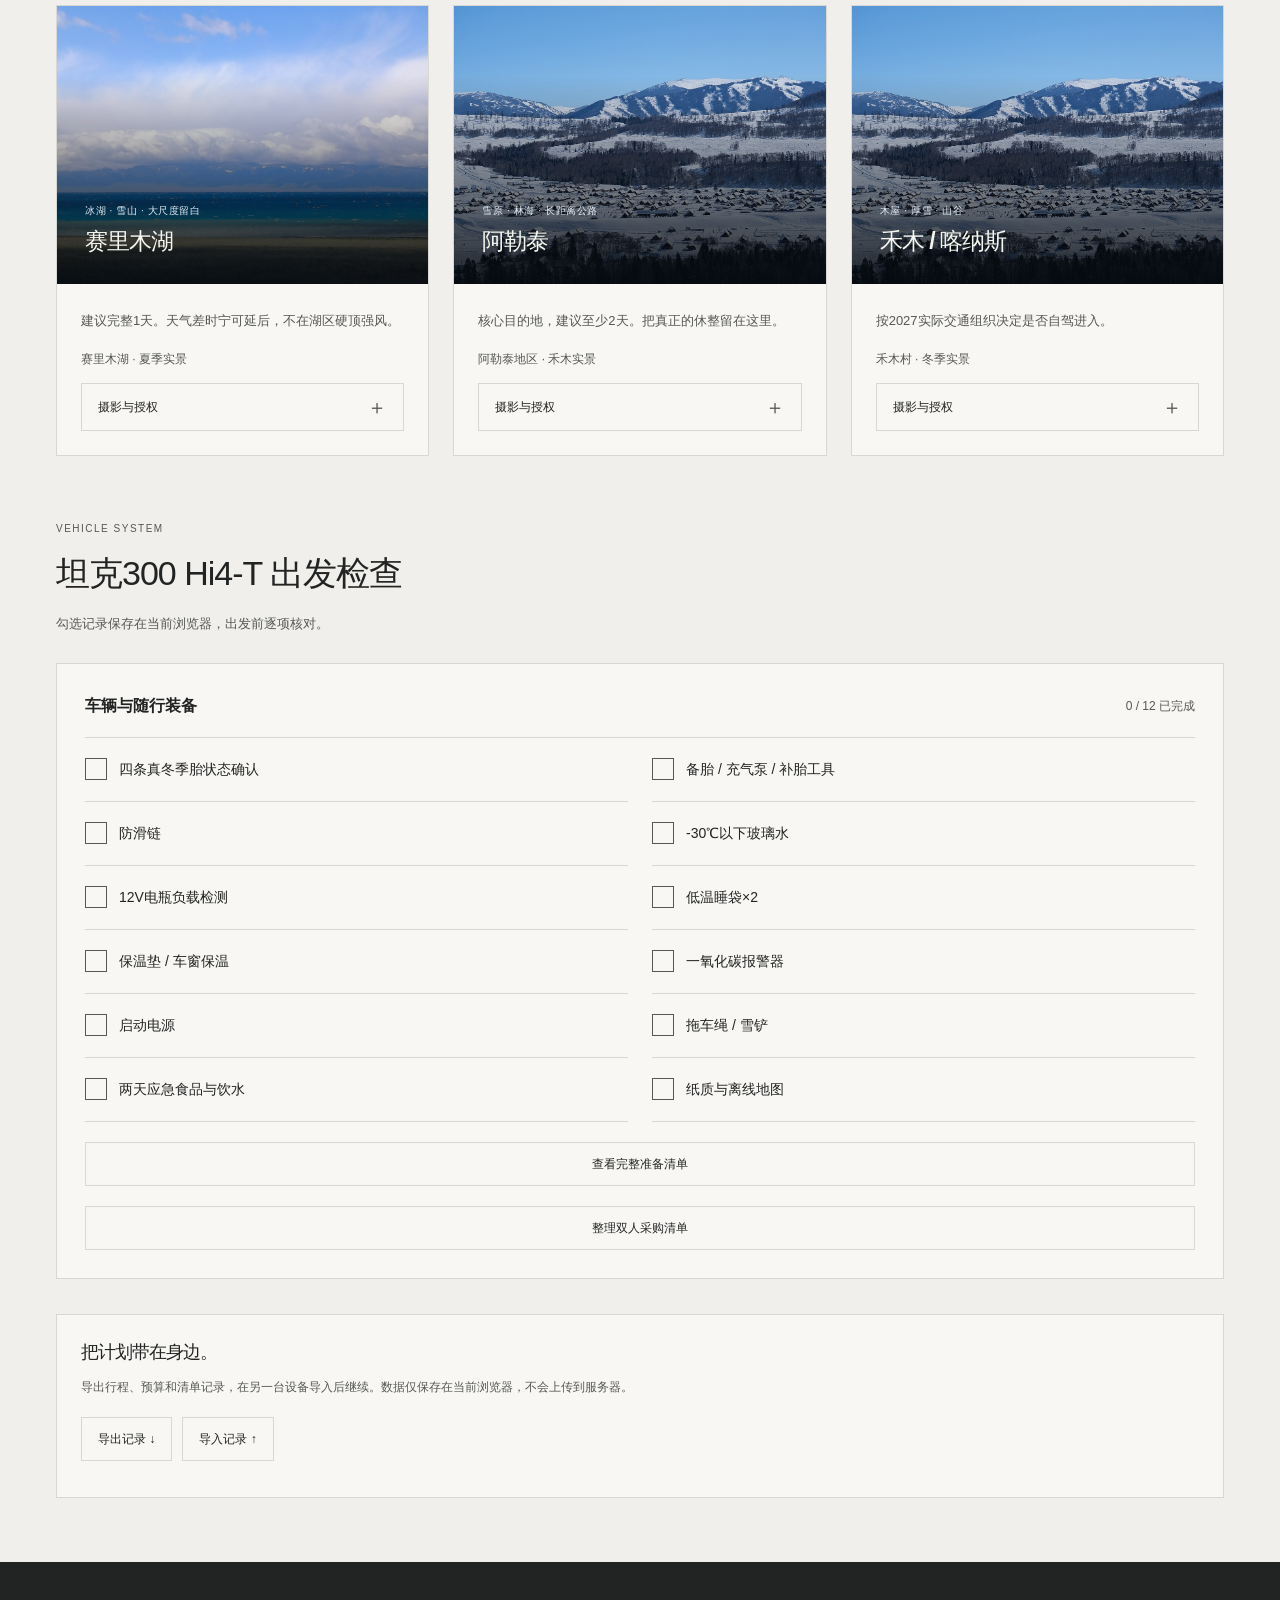
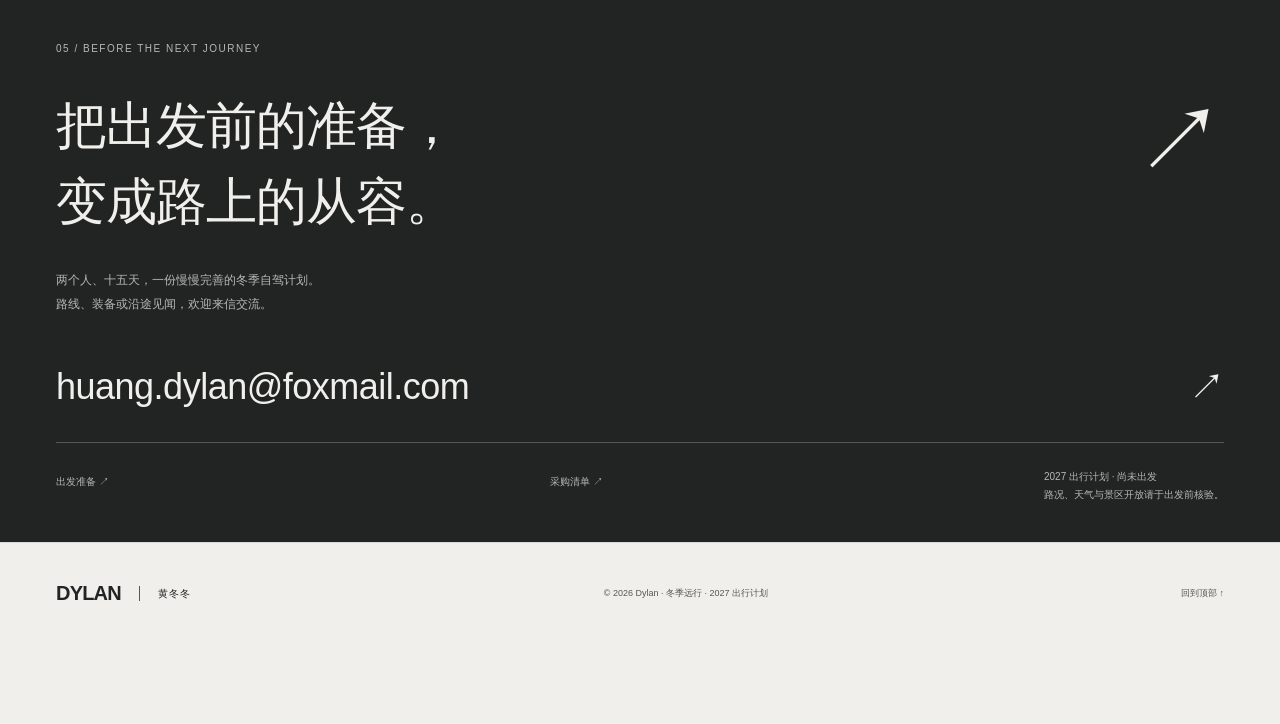
==== commit 2129e448: "Lead the 3D roadbook with real mountain dioramas, contour lines and destination-first entry" ====
--- a/index.html
+++ b/index.html
@@ -13,7 +13,7 @@
 <link rel="apple-touch-icon" href="./assets/apple-touch-icon.png?v=b72dc2a48f">
 <link rel="stylesheet" href="./design-system.css?v=2545f2cd2861">
 <link rel="stylesheet" href="./site-outro.css?v=light-night-20261104">
-<link rel="stylesheet" href="./route-globe.css?v=1">
+<link rel="stylesheet" href="./route-globe.css?v=4">
 </head>
 <body class="roadbook-outro">
 <div class="shell" id="page-top">
@@ -50,9 +50,17 @@
     <div class="grid">
       <div class="card map-card">
         
-        <div class="map-view-switch" role="group" aria-label="地图视角"><button id="viewMap" type="button" aria-pressed="true">二维地图</button><button id="viewGlobe" type="button" aria-pressed="false">三维地球 ↗</button></div>
+        <div class="map-view-switch" role="group" aria-label="地图视角"><button id="viewMap" type="button" aria-pressed="true">二维地图</button><button id="viewGlobe" type="button" aria-pressed="false">三维山地 ↗</button></div>
         <div id="routeCanvas" aria-label="双路线在线地图"></div>
-        <section class="globe-panel" id="routeGlobe" aria-labelledby="globeTitle" hidden><div class="globe-header"><div><div class="kicker">A DIFFERENT PERSPECTIVE</div><h3 id="globeTitle">三维路线概览</h3><p>从地球视角，看看这段旅程。</p></div></div><div class="globe-stage" id="globeStage"></div><p class="globe-status" id="globeStatus" role="status" aria-live="polite"></p><div class="globe-controls" role="group" aria-label="三维视图操作"><button type="button" id="globePlay" class="close" disabled>播放路线</button><button type="button" id="globeReset" class="close">重置视角</button><button type="button" id="globeZoomIn" class="close" aria-label="放大三维视图">＋</button><button type="button" id="globeZoomOut" class="close" aria-label="缩小三维视图">−</button><button type="button" id="globeRetry" class="close" hidden>重新加载</button></div><p class="globe-notes">拖动旋转 · 滚轮或按钮缩放 · 方向键旋转，R 重置。<span id="globeMotionHint">点击播放后，光点沿线路前进。</span><br>道路：OSRM / © OpenStreetMap contributors（ODbL）。仅展示主要途经线路，非完整往返轨迹；球面不含真实高程，光点不代表车辆实时位置。<br>三维组件：<a href="https://github.com/mrdoob/three.js/blob/r180/LICENSE" target="_blank" rel="noopener">Three.js · MIT</a>，首次使用需联网加载。</p></section><div id="mapStatus" class="mini" role="status"></div><div class="map-tools"><button id="fitMap" class="close">全程视图</button><a id="amapRoute" class="link-button" target="_blank" rel="noopener">高德地图</a></div>
+        <section class="globe-panel" id="routeGlobe" aria-labelledby="globeTitle" hidden>
+<div class="atlas-heading"><div><div class="kicker">LANDSCAPES / ALONG THE WAY</div><h3 id="globeTitle">十五天的地理叙事</h3><p>先走进沿途的山地，再把它放回十五天旅程。</p></div><div class="atlas-counter" id="globeViewLabel">全程视角</div></div>
+<div class="atlas-layout"><div class="atlas-stage-wrap"><div class="globe-stage" id="globeStage"></div><div id="globeTerrainLoading" class="atlas-terrain-loading" hidden><div><p class="kicker">INTO THE LANDSCAPE</p><h4 id="globeTerrainLoadingTitle">正在走进山地</h4><p id="globeTerrainLoadingText" role="status">正在读取真实高程…</p><button id="globeTerrainRetry" class="close" type="button" hidden>重新读取地形</button><button id="globeTerrainFallback" class="close" type="button">先看全程定位</button></div></div><div class="atlas-hud" id="globeHUD" aria-live="off">DAY 01 / 15</div></div><div class="atlas-toolbar"><div><button type="button" id="globeQuickPlay" class="close" aria-pressed="false" disabled>播放</button><button type="button" id="globeReset" class="close">全程定位</button><button type="button" id="globeZoomIn" class="close" aria-label="放大三维视图">＋</button><button type="button" id="globeZoomOut" class="close" aria-label="缩小三维视图">−</button><button type="button" id="globeFullscreen" class="close">全屏</button></div><span class="atlas-legend"><i aria-hidden="true"></i><span id="globeLegendLabel">当天参考范围 / 暖色光点为播放位置</span></span></div></div>
+<p class="atlas-status" id="globeStatus" role="status" aria-live="polite">点击目的地，或从十五天计划开始。</p><button type="button" id="globeRetry" class="close" hidden>重新加载三维视图</button>
+<div class="atlas-destinations" id="globeDestinations" role="group" aria-label="拉近目的地"></div>
+<article class="atlas-place" id="globePlace" aria-labelledby="globePlaceName" hidden><figure><img id="globePlaceImage" alt="" loading="lazy" width="960" height="640"><figcaption class="atlas-photo-credit" id="globePhotoCredit"></figcaption></figure><div class="atlas-place-copy"><div class="kicker" id="globePlaceTag"></div><h4 id="globePlaceName"></h4><p id="globePlaceText"></p><p id="globePlaceDays"></p><div class="atlas-playback"><button id="globeTerrain" class="close" type="button">查看真实地形 ↗</button><button id="globeReturn" class="close" type="button">返回全程</button></div><p class="atlas-terrain-status" id="globeTerrainStatus" role="status" aria-live="polite"></p></div></article>
+<section class="atlas-day" aria-labelledby="globeDayTitle"><div class="atlas-day-heading"><div><strong id="globeDayTitle">选择旅程中的一天</strong><span id="globeDayNumber">DAY 01 / 15</span></div><button type="button" id="globeOpenDay" class="close">当天详情 ↗</button></div><div class="atlas-day-meta"><span id="globeDayType"></span><span id="globeDayKm"></span><span id="globeDaySleep"></span><span id="globeDayRisk"></span></div><div class="atlas-day-strip" id="globeDays" role="group" aria-label="选择十五天行程"></div><div class="atlas-playback"><button id="globePrevious" type="button" aria-label="前一天">← 前一天</button><button id="globePlay" type="button" aria-pressed="false" disabled>播放十五天</button><button id="globeNextDay" type="button" aria-label="后一天">后一天 →</button><label for="globeSpeed" class="atlas-next">播放速度</label><select id="globeSpeed"><option value="1">1×</option><option value="2">2×</option><option value=".5">0.5×</option></select></div><label class="atlas-next" for="globeProgress">当天播放进度</label><input id="globeProgress" class="atlas-progress" type="range" min="0" max="1000" value="0"><p class="atlas-next" id="globeNext"></p><p class="atlas-day-note" id="globeDayNote"></p></section>
+<details class="atlas-sources"><summary>操作说明与数据来源</summary><p>拖动旋转，双指、滚轮或按钮缩放；方向键旋转，R 返回全程。点击地名可以拉近。<span id="globeMotionNote">镜头仅在操作后移动，旅程仅在点击播放后开始。</span>移动端可使用全屏展开；原二维地图仍独立保留。</p><p>道路：OSRM / © OpenStreetMap contributors（ODbL）。使用已有主要途经道路，非完整十五天往返轨迹；返程按同一参考道路反向展示。运输日停靠待定，不能据此导航或判断冬季可通行性。光点为计划播放位置，并非车辆定位。</p><p>海陆、边界与湖泊：<a href="https://www.naturalearthdata.com/about/terms-of-use/" target="_blank" rel="noopener">Natural Earth，公共领域</a>。轮廓经降采样，用于地理背景展示。</p><p>真实高程：Mapzen / AWS Terrain Tiles（Terrarium z8），global GMTED2010 and SRTM terrain data courtesy of the U.S. Geological Survey；Global ETOPO1 terrain data: DOC/NOAA/NESDIS/NCEI &gt; National Centers for Environmental Information, NESDIS, NOAA, U.S. Department of Commerce。高程经双线性插值并进行 1.8× 垂直夸张，设色不代表积雪、实时路况或道路实测海拔。<a href="https://github.com/tilezen/joerd/blob/master/docs/attribution.md" target="_blank" rel="noopener">数据来源与许可</a>。</p><p>三维引擎：<a href="https://github.com/mrdoob/three.js/blob/r180/LICENSE" target="_blank" rel="noopener">Three.js r180 / MIT</a>。三维引擎随本站提供，高程需联网读取；加载失败时提供重试和二维入口。</p></details>
+</section><div id="mapStatus" class="mini" role="status"></div><div class="map-tools"><button id="fitMap" class="close">全程视图</button><a id="amapRoute" class="link-button" target="_blank" rel="noopener">高德地图</a></div>
         <div class="route-note">
           <div><div class="kicker">TOTAL DISTANCE</div><div class="big-number" id="mapKm">≈ 9,400 KM</div></div>
           <div class="mini" id="mapNote">沿公路展示主要途经线路，非完整往返轨迹，不代表实时路况或冬季可通行 · OSRM / OpenStreetMap</div>
@@ -247,6 +255,6 @@
 </script>
 <script src="./vendor/leaflet.js"></script><script src="./expedition.js?v=road-geometry-2"></script><script src="./trip-model.js"></script><script src="./trip.js"></script>
 <script src="./experience.js?v=1e01f81921ed"></script>
-<script src="./route-globe.js?v=1" defer></script>
+<script src="./route-core.js?v=4" defer></script><script src="./route-places.js?v=2" defer></script><script src="./route-globe.js?v=4" defer></script>
 </body>
 </html>
--- a/route-globe.css
+++ b/route-globe.css
@@ -1 +1,9 @@
-.map-view-switch{display:flex;gap:8px;padding:16px 20px;border-bottom:1px solid var(--site-line);flex-wrap:wrap}.map-view-switch button{font:inherit;font-size:12px;border:1px solid var(--site-line);background:transparent;color:var(--site-text);padding:10px 16px;min-height:44px;cursor:pointer}.map-view-switch [aria-pressed=true]{background:var(--site-text);color:var(--site-bg)}.globe-panel{position:relative;background:var(--site-soft);padding:20px}.globe-header{display:flex;justify-content:space-between;align-items:start;gap:20px}.globe-header h3{font-weight:500;font-size:18px;margin:6px 0}.globe-header p{margin:0;font-size:11px;color:var(--site-muted)}.globe-stage{height:420px;position:relative;overflow:hidden;margin-top:12px;touch-action:pan-y}.globe-stage canvas{display:block;width:100%;height:100%;touch-action:none;cursor:grab}.globe-stage canvas:active{cursor:grabbing}.globe-stage canvas:focus-visible{outline:2px solid var(--site-text);outline-offset:-3px}.globe-labels{position:absolute;inset:0;pointer-events:none;overflow:hidden}.globe-labels span{position:absolute;font-size:10px;padding:3px 6px;border:1px solid var(--site-line);background:var(--site-bg);color:var(--site-text);white-space:nowrap;transform:translate(-50%,-100%)}.globe-controls{display:flex;align-items:center;gap:8px;flex-wrap:wrap}.globe-controls button{min-height:44px}.globe-status{font-size:11px;color:var(--site-muted);min-height:22px;line-height:1.8;margin:10px 0}.globe-notes{font-size:10px;color:var(--site-muted);line-height:1.9;margin:12px 0 0}.globe-stage:empty{height:auto;min-height:120px}.globe-panel[hidden]{display:none!important}@media(max-width:600px){.globe-stage{height:340px}.globe-panel{padding:16px}.globe-header{display:block}.map-view-switch{padding:14px}.globe-labels span{font-size:9px}.globe-controls{gap:6px}}
+.map-view-switch{display:flex;gap:8px;padding:16px 20px;border-bottom:1px solid var(--site-line);flex-wrap:wrap}.map-view-switch button{font:inherit;font-size:12px;border:1px solid var(--site-line);background:transparent;color:var(--site-text);padding:10px 16px;min-height:44px;cursor:pointer}.map-view-switch [aria-pressed=true]{background:var(--site-text);color:var(--site-bg)}.globe-panel{background:var(--site-soft);padding:22px}.atlas-heading{display:flex;justify-content:space-between;align-items:start;gap:20px;margin-bottom:18px}.atlas-heading h3{font-size:24px;line-height:1.5;font-weight:500;margin:7px 0}.atlas-heading p{margin:0;font-size:11px;color:var(--site-muted)}.atlas-counter{font-size:10px;letter-spacing:1px;color:var(--site-muted);white-space:nowrap;padding-top:6px}.atlas-layout{display:grid;grid-template-columns:minmax(0,1fr);gap:0;border:1px solid var(--site-line)}.globe-stage{height:480px;position:relative;overflow:hidden;touch-action:pan-y;background:var(--site-surface)}.globe-stage canvas{display:block;width:100%;height:100%;touch-action:none;cursor:grab}.globe-stage canvas:active{cursor:grabbing}.globe-stage canvas:focus-visible{outline:2px solid var(--site-text);outline-offset:-4px}.atlas-labels{position:absolute;inset:0;pointer-events:none;overflow:hidden}.atlas-labels>button,.atlas-labels>span{position:absolute;font:inherit;font-size:10px;padding:5px 9px;border:1px solid var(--site-line);background:var(--site-bg);color:var(--site-text);white-space:nowrap;transform:translate(-50%,-100%);pointer-events:auto;cursor:pointer;max-width:150px}.atlas-labels>button:hover,.atlas-labels>button:focus-visible{border-color:var(--site-text)}.atlas-place-label{font-weight:500}.atlas-toolbar{display:flex;justify-content:space-between;align-items:center;padding:12px 14px;gap:10px;border-top:1px solid var(--site-line);background:var(--site-surface)}.atlas-toolbar>div{display:flex;gap:6px;flex-wrap:wrap}.atlas-toolbar .close{font-size:11px;min-height:44px;padding:9px 12px}.atlas-legend{font-size:10px;color:var(--site-muted)}.atlas-legend i{display:inline-block;width:17px;height:3px;background:#9b5b2e;margin:0 6px 3px 0}.atlas-status{font-size:11px;color:var(--site-muted);line-height:1.8;margin:12px 0;min-height:22px}.atlas-destinations{display:flex;gap:8px;flex-wrap:wrap;margin:18px 0}.atlas-destinations button{font:inherit;background:transparent;border:1px solid var(--site-line);color:var(--site-text);padding:10px 13px;font-size:11px;min-height:44px;cursor:pointer}.atlas-destinations button[aria-pressed=true]{background:var(--site-text);color:var(--site-bg)}.atlas-place{display:grid;grid-template-columns:1fr 1fr;border:1px solid var(--site-line);background:var(--site-surface);margin-bottom:18px}.atlas-place[hidden]{display:none!important}.atlas-place figure{margin:0;position:relative;min-height:220px}.atlas-place img{width:100%;height:100%;max-height:310px;object-fit:cover}.atlas-photo-credit{position:absolute;bottom:0;left:0;right:0;padding:10px 14px;font-size:9px;line-height:1.8;color:#f0efeb;background:#141616d9}.atlas-place-copy{padding:22px}.atlas-place-copy h4{font-size:23px;font-weight:500;margin:10px 0}.atlas-place-copy>p{font-size:12px;line-height:1.9;color:var(--site-muted);margin:10px 0 18px}.atlas-place-copy .close{font-size:11px}.atlas-place.no-photo{grid-template-columns:1fr}.atlas-place.no-photo figure{display:none}.atlas-day{padding:18px;border:1px solid var(--site-line);background:var(--site-surface)}.atlas-day-heading{display:flex;justify-content:space-between;align-items:start;gap:15px}.atlas-day-heading strong{font-size:20px;font-weight:500}.atlas-day-heading span{display:block;font-size:10px;color:var(--site-muted);margin-top:6px}.atlas-day-meta{display:flex;gap:12px;flex-wrap:wrap;font-size:11px;color:var(--site-muted);margin:12px 0}.atlas-day-strip{display:grid;grid-template-columns:repeat(15,minmax(0,1fr));gap:4px;margin:16px 0}.atlas-day-strip button{font:inherit;font-size:10px;border:1px solid var(--site-line);background:transparent;color:var(--site-muted);padding:9px 0;min-height:44px;cursor:pointer}.atlas-day-strip [aria-current=true]{background:var(--site-text);color:var(--site-bg);border-color:var(--site-text)}.atlas-playback{display:flex;gap:8px;align-items:center;flex-wrap:wrap}.atlas-playback button,.atlas-playback select{font:inherit;font-size:11px;min-height:44px;border:1px solid var(--site-line);background:transparent;color:var(--site-text);padding:9px 12px}.atlas-playback select option{background:var(--site-bg);color:var(--site-text)}.atlas-progress{width:100%;accent-color:var(--site-text);margin:18px 0 5px;min-height:25px}.atlas-day-note{font-size:10px;line-height:1.9;color:var(--site-muted);margin:12px 0 0}.atlas-sources{font-size:10px;line-height:1.9;color:var(--site-muted);margin-top:18px}.atlas-sources summary{min-height:44px;padding:10px 0;cursor:pointer}.atlas-sources p{margin:10px 0}.atlas-sources a{text-decoration:underline;text-underline-offset:3px}.atlas-loader{display:flex;flex-direction:column;justify-content:center;align-items:center;height:100%;gap:12px;color:var(--site-muted);font-size:12px}.atlas-loader strong{font-size:30px;font-weight:400;letter-spacing:5px}.atlas-terrain-status{font-size:10px;color:var(--site-muted);line-height:1.9;margin-top:12px}.atlas-next{font-size:10px;color:var(--site-muted)}.atlas-disabled:disabled{opacity:.5}.globe-panel button:disabled{opacity:.45;cursor:default}.globe-panel [hidden]{display:none!important}:root[data-theme=night] .atlas-legend i{background:#f0ce92}@media(min-width:1200px){.globe-stage{height:530px}}@media(max-width:600px){.globe-panel{padding:14px}.atlas-heading{display:block}.atlas-heading h3{font-size:21px}.atlas-counter{margin-top:8px}.globe-stage{height:360px}.atlas-toolbar{align-items:start;flex-wrap:wrap;padding:10px}.atlas-legend{width:100%}.atlas-place{grid-template-columns:1fr}.atlas-place figure{height:200px;min-height:0}.atlas-place img{height:200px}.atlas-place-copy{padding:18px}.atlas-day{padding:14px}.atlas-day-heading strong{font-size:17px}.atlas-day-strip{grid-template-columns:repeat(5,1fr);gap:6px}.atlas-day-strip button{font-size:11px}.atlas-playback button{flex:1}.atlas-labels>button,.atlas-labels>span{font-size:9px;padding:5px 7px}.atlas-day-meta{gap:8px}.map-view-switch{padding:14px}.atlas-destinations{gap:6px}.atlas-destinations button{padding:9px 11px}}@media(prefers-reduced-motion:reduce){.globe-panel *{scroll-behavior:auto}}
+
+.globe-panel:fullscreen{box-sizing:border-box;width:100%;height:100%;overflow:auto;padding:24px;background:var(--site-bg)}.globe-panel:fullscreen .globe-stage{height:60vh;min-height:300px}.globe-panel:fullscreen .atlas-layout{max-width:1400px;margin:auto}.globe-panel:fullscreen .atlas-heading,.globe-panel:fullscreen .atlas-status,.globe-panel:fullscreen .atlas-destinations,.globe-panel:fullscreen .atlas-place,.globe-panel:fullscreen .atlas-day,.globe-panel:fullscreen .atlas-sources{max-width:1400px;margin-left:auto;margin-right:auto}
+
+#overview .grid.map-grid-3d{grid-template-columns:minmax(0,1fr)}#overview .map-grid-3d .side-stack{display:grid;grid-template-columns:1fr 1fr;align-items:start}@media(max-width:700px){#overview .map-grid-3d .side-stack{grid-template-columns:1fr}}
+
+.atlas-stage-wrap{position:relative}.atlas-hud{position:absolute;top:16px;left:16px;max-width:calc(100% - 32px);font-size:11px;line-height:1.8;color:var(--site-text);background:var(--site-bg);padding:8px 12px;pointer-events:none;border:1px solid var(--site-line)}
+
+.atlas-terrain-loading{position:absolute;inset:0;z-index:4;background-color:#222b27;background-position:center;background-size:cover;display:flex;align-items:center;color:#f0efeb;padding:42px}.atlas-terrain-loading>div{max-width:470px}.atlas-terrain-loading .kicker{color:#d7d8d3}.atlas-terrain-loading h4{font-size:clamp(28px,3vw,42px);font-weight:500;line-height:1.5;margin:18px 0}.atlas-terrain-loading p{font-size:12px;line-height:1.9;color:#e6e5df}.atlas-terrain-loading .close{color:#f0efeb;border-color:#c3c5c0;margin:18px 10px 0 0;background:#22242488}.atlas-terrain-loading .close:hover{background:#f0efeb;color:#222424}.atlas-hud{z-index:2}@media(max-width:600px){.atlas-terrain-loading{padding:24px}.atlas-terrain-loading h4{font-size:28px}}
